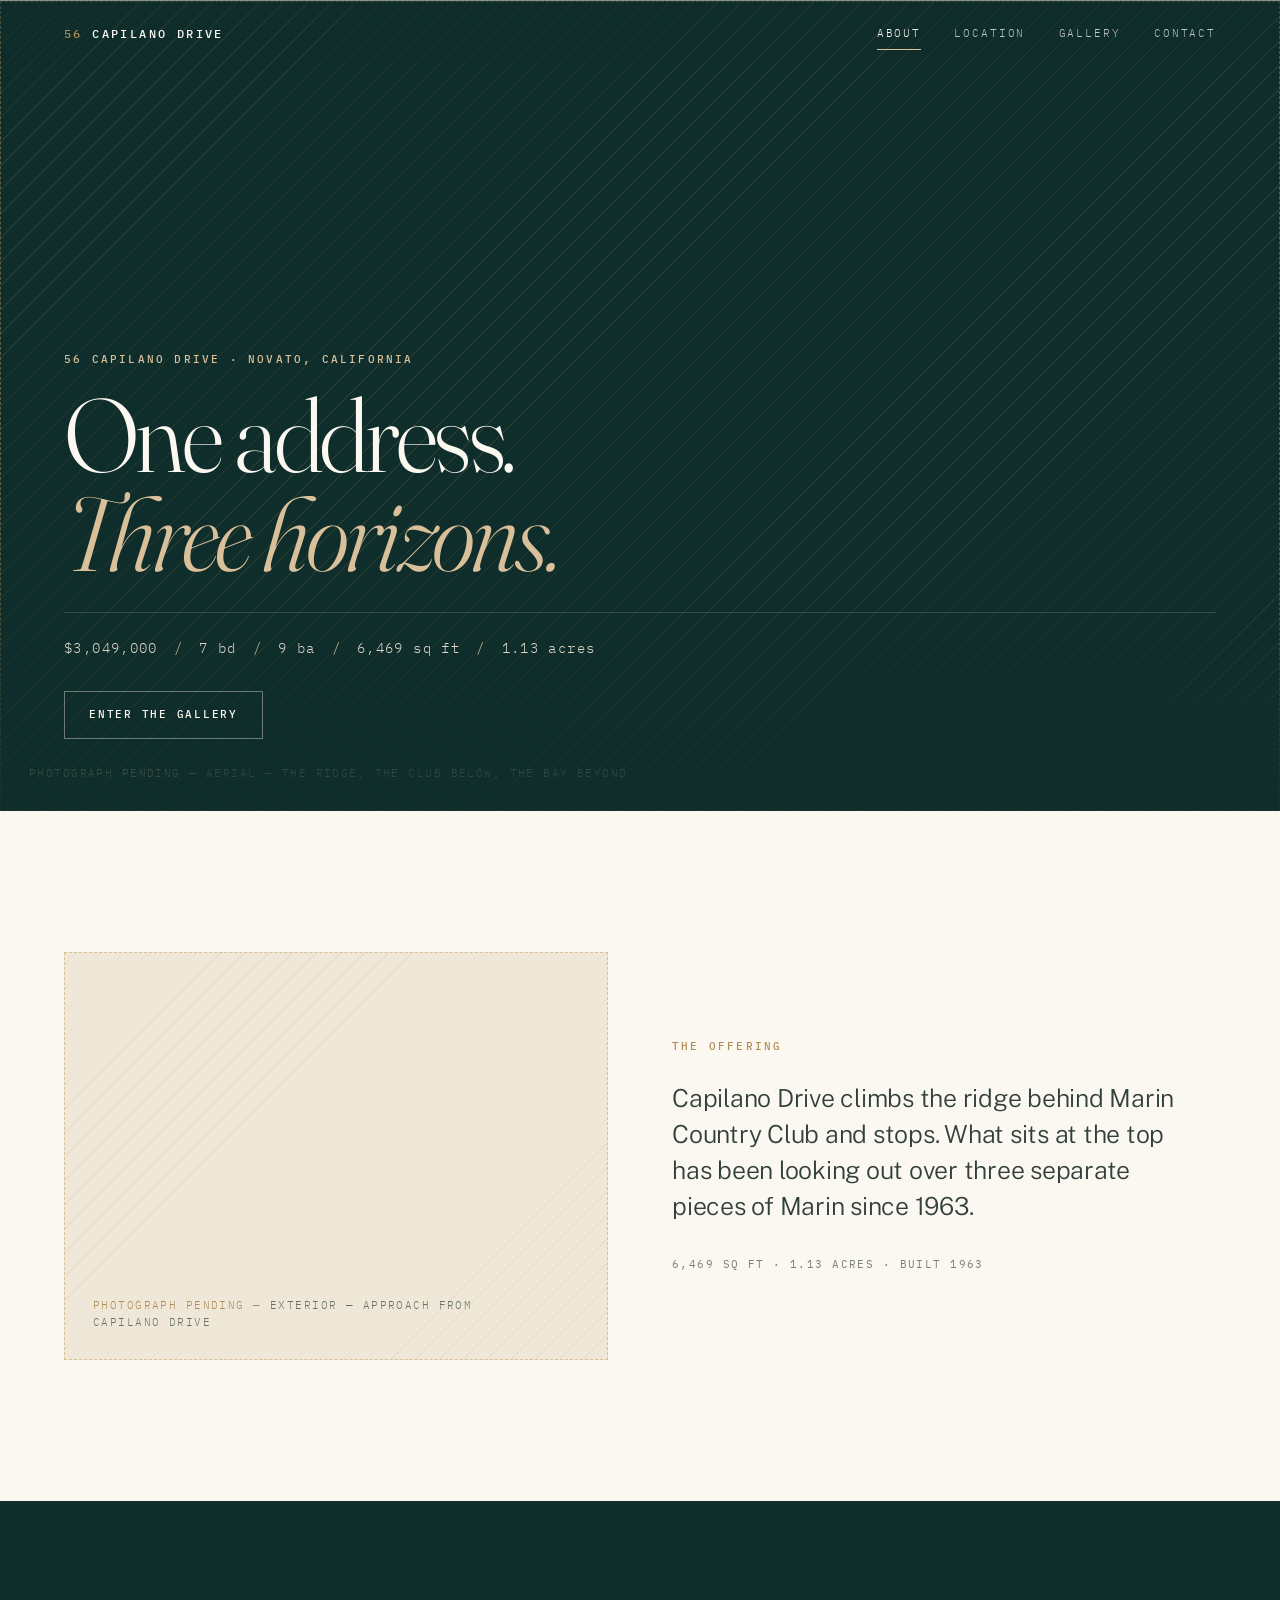
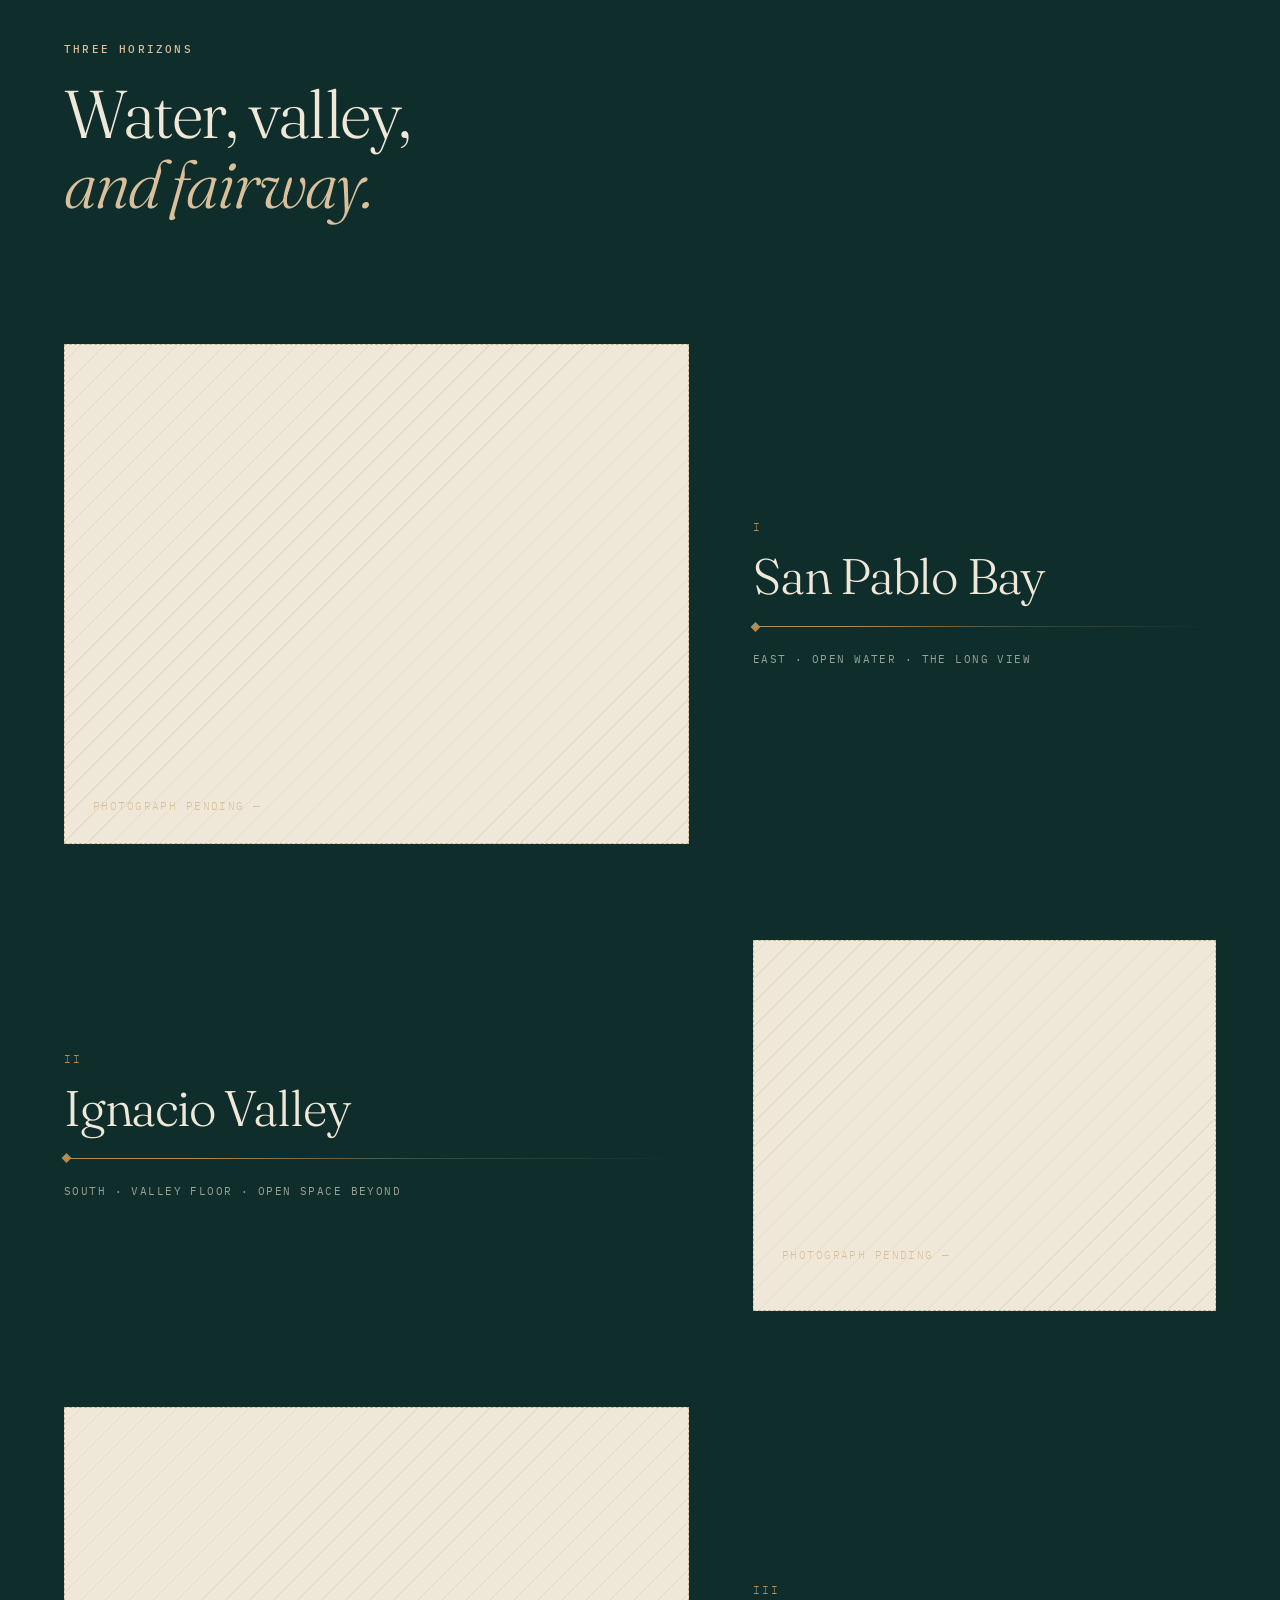
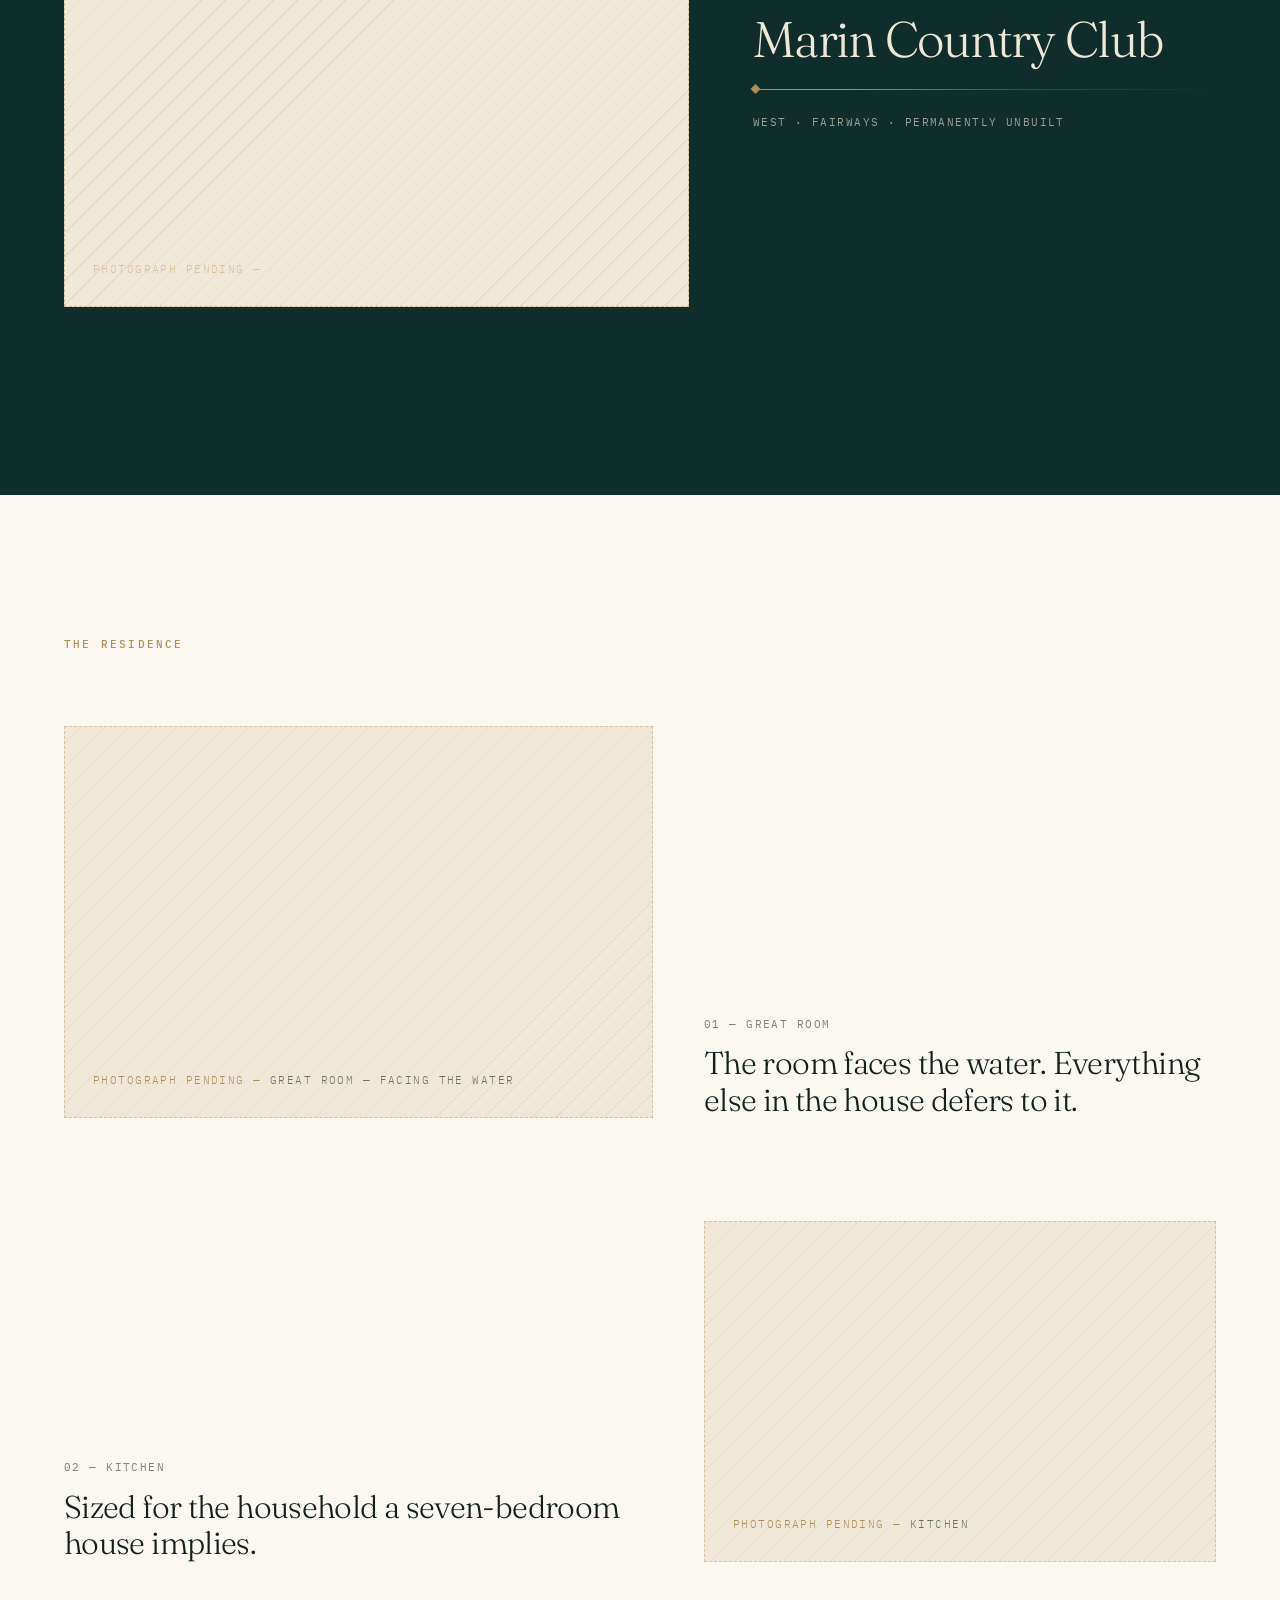
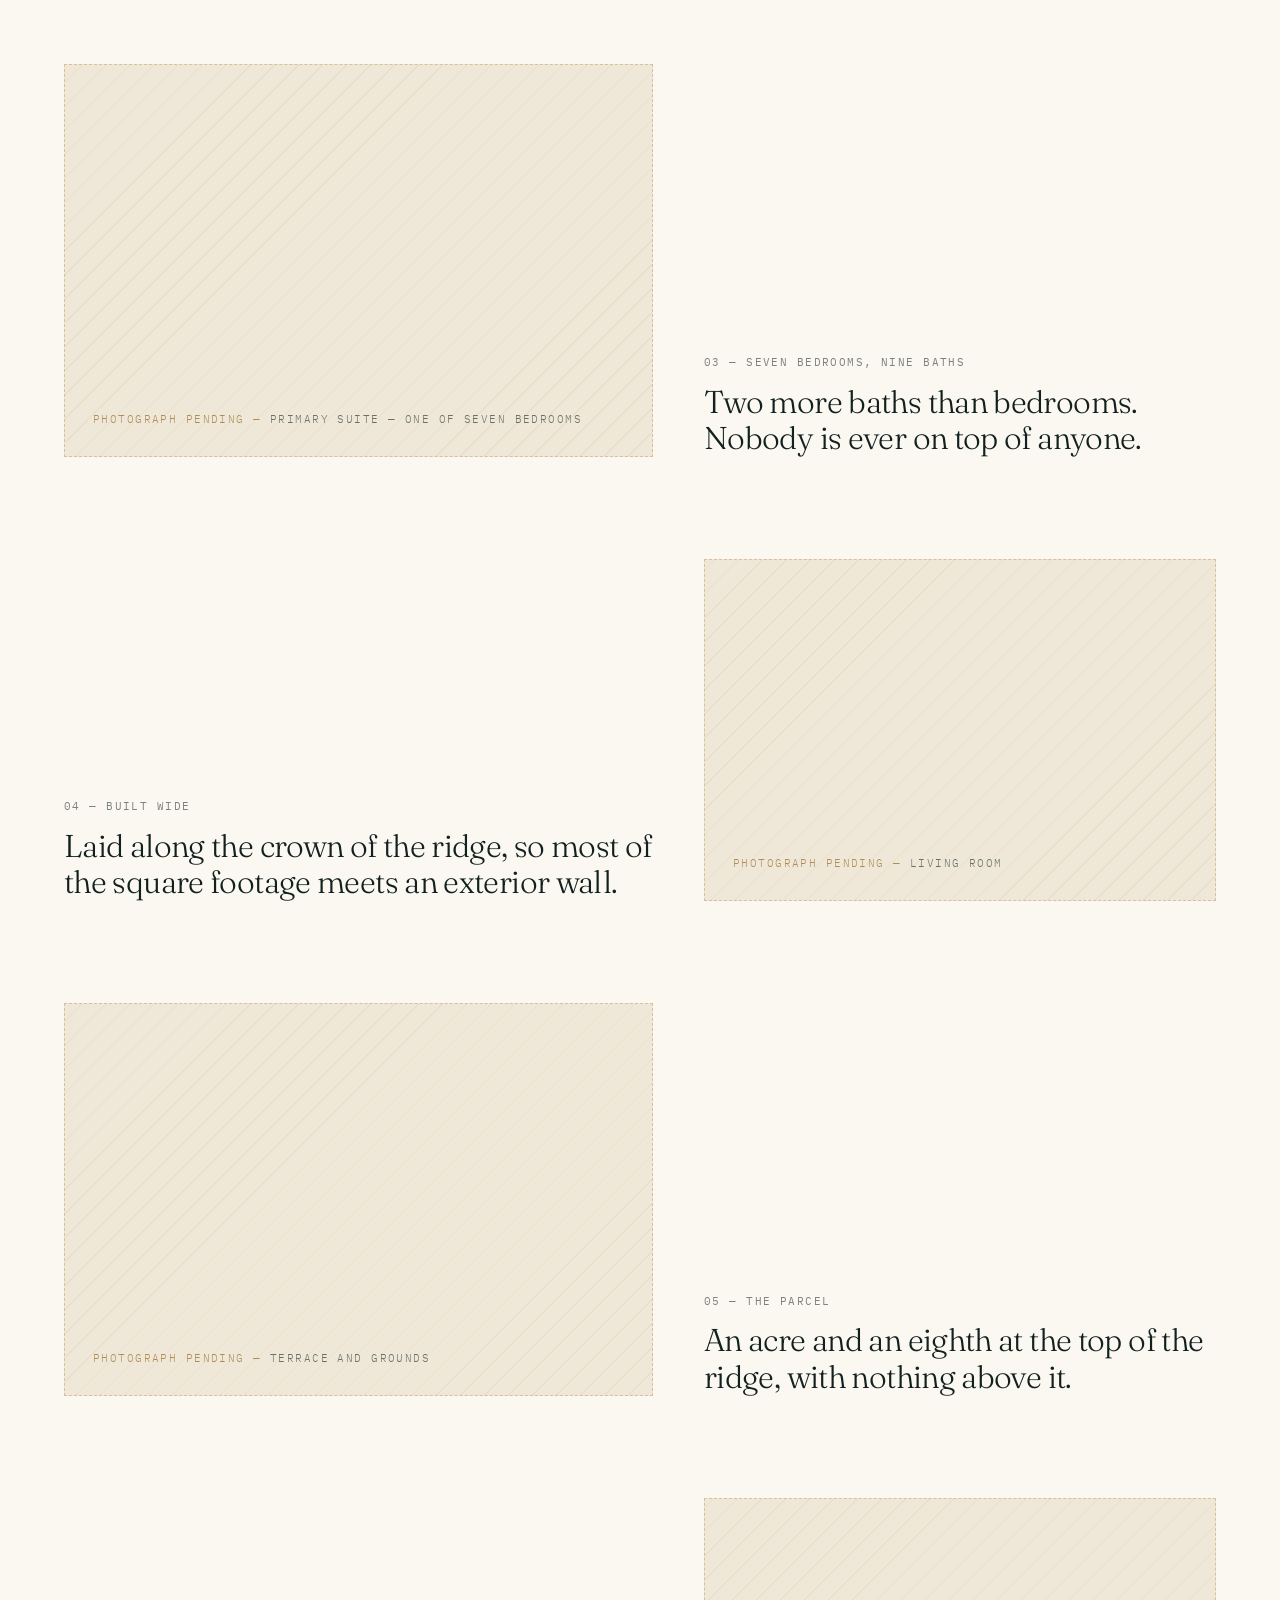
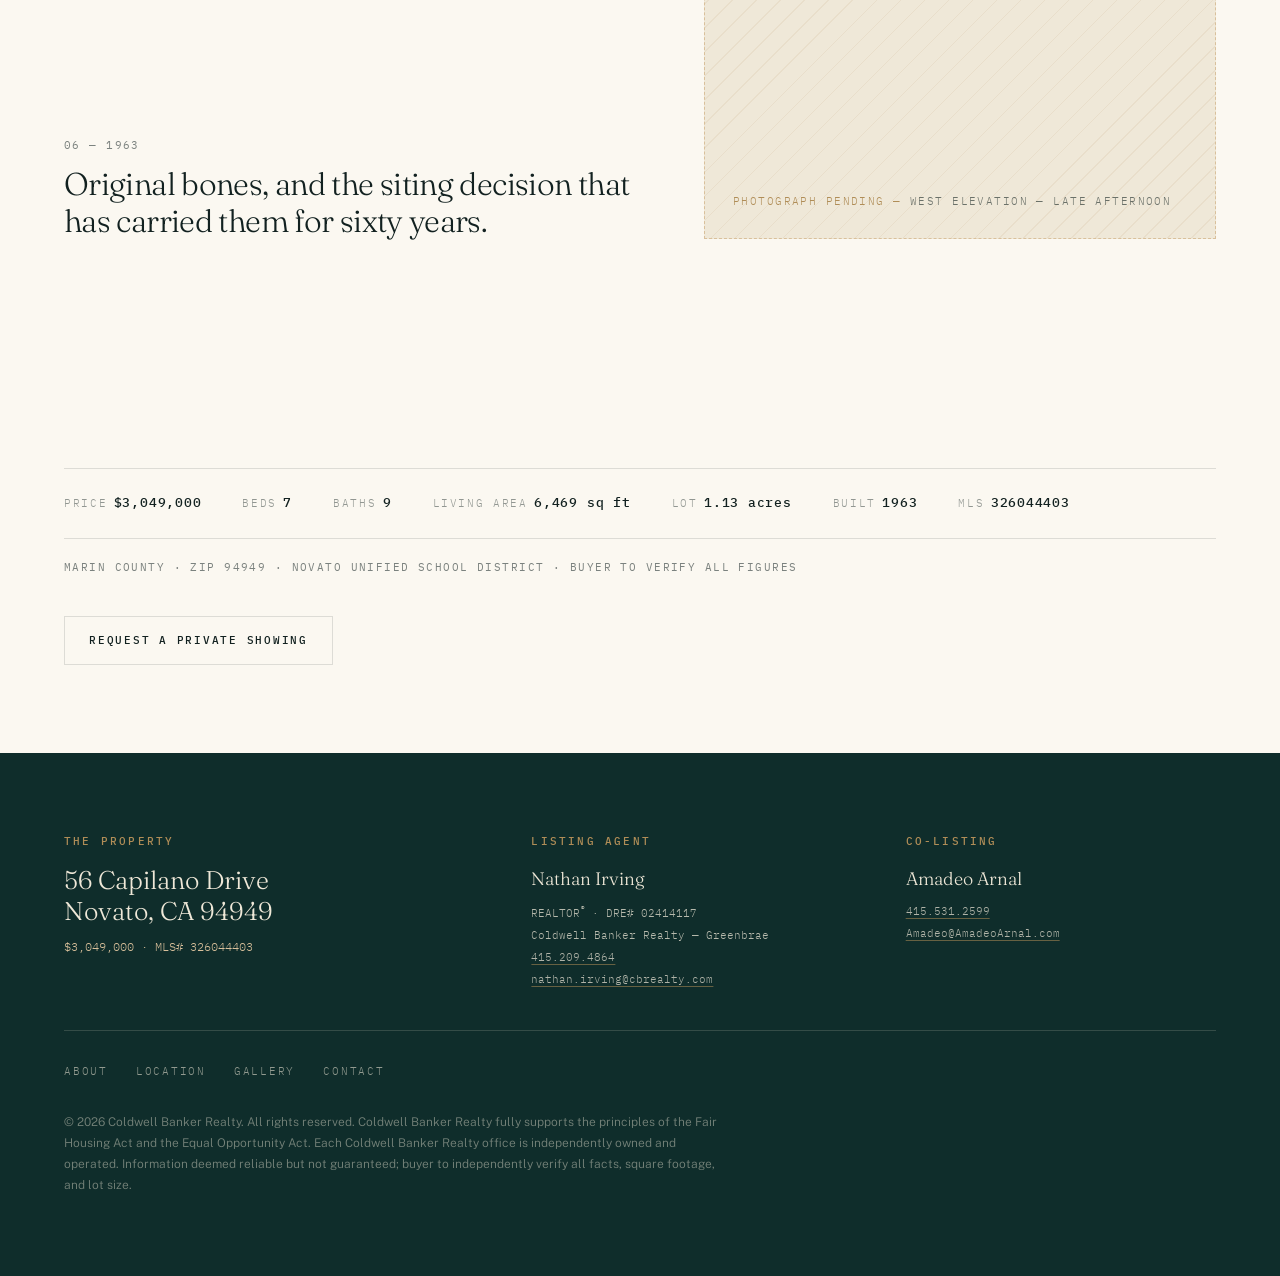
==== index.html @ 2ceae183 "Rebuild the site photography-led Images are now the subject of every section and type is a caption o" ====
<!DOCTYPE html>
<html lang="en">
<head>
<meta charset="utf-8">
<meta name="viewport" content="width=device-width, initial-scale=1">
<title>56 Capilano Drive, Novato — One address. Three horizons.</title>
<meta name="description" content="56 Capilano Drive, Novato, CA 94949. A 6,469 sq ft, seven-bedroom hilltop estate on 1.13 acres above Marin Country Club, with views to San Pablo Bay and Ignacio Valley. $3,049,000. MLS# 326044403.">
<meta name="theme-color" content="#0F2D2B">
<link rel="canonical" href="./index.html">
<link rel="icon" href="favicon.svg" type="image/svg+xml">

<meta property="og:type" content="website">
<meta property="og:title" content="56 Capilano Drive, Novato — One address. Three horizons.">
<meta property="og:description" content="A 6,469 sq ft hilltop estate on 1.13 acres above Marin Country Club. Seven bedrooms, nine baths, three named horizons.">
<meta property="og:image" content="images/hero-aerial.jpg">
<meta name="twitter:card" content="summary_large_image">

<link rel="preconnect" href="https://fonts.googleapis.com">
<link rel="preconnect" href="https://fonts.gstatic.com" crossorigin>
<link rel="stylesheet" href="https://fonts.googleapis.com/css2?family=Fraunces:ital,opsz,wght@0,9..144,300..600;1,9..144,300..600&family=IBM+Plex+Mono:wght@400;500&family=Public+Sans:ital,wght@0,300..600;1,300..500&display=swap">
<link rel="stylesheet" href="styles.css">
<script src="js/site.js" defer></script>
</head>
<body>

<a class="skip" href="#main">Skip to content</a>

<!-- ===== NAV (identical on every page; only .is-active + aria-current move) ===== -->
<header class="nav">
  <div class="nav__inner">
    <a class="nav__brand" href="index.html"><span>56</span> Capilano Drive</a>
    <nav class="nav__tabs" aria-label="Primary">
      <a class="tab is-active" href="index.html" aria-current="page">About</a>
      <a class="tab" href="location.html">Location</a>
      <a class="tab" href="gallery.html">Gallery</a>
      <a class="tab" href="contact.html">Contact</a>
    </nav>
  </div>
</header>

<main id="main">

  <!-- ===== HERO — the aerial carries the page ===== -->
  <header class="hero">
    <div class="hero__media">
      <img src="images/hero-aerial.jpg"
           alt="Aerial view of 56 Capilano Drive on its hilltop parcel, with the fairways of Marin Country Club below and San Pablo Bay in the distance."
           data-label="Aerial — the ridge, the club below, the bay beyond"
           fetchpriority="high">
    </div>
    <div class="hero__scrim"></div>

    <div class="hero__copy shell">
      <p class="eyebrow">56 Capilano Drive &middot; Novato, California</p>
      <h1 class="hero__title">One address.<br><em>Three horizons.</em></h1>
      <p class="hero__stats">
        <span>$3,049,000</span> <i>/</i>
        <span>7 bd</span> <i>/</i>
        <span>9 ba</span> <i>/</i>
        <span>6,469 sq ft</span> <i>/</i>
        <span>1.13 acres</span>
      </p>
      <p class="hero__cta"><a class="btn btn--light" href="gallery.html">Enter the gallery</a></p>
    </div>
  </header>

  <!-- ===== THE OFFERING — two sentences, set large beside a photograph ===== -->
  <section class="section shell">
    <div class="pair">
      <div class="media pair__media rise">
        <img src="images/exterior-01.jpg"
             alt="The residence at 56 Capilano Drive seen on the approach from the street."
             data-label="Exterior — approach from Capilano Drive"
             loading="lazy">
      </div>
      <div class="rise">
        <p class="eyebrow">The offering</p>
        <p class="say" style="margin-top:1.5rem">Capilano Drive climbs the ridge behind Marin Country Club and stops. What sits at the top has been looking out over three separate pieces of Marin since 1963.</p>
        <p class="cap" style="margin-top:2rem">6,469 sq ft &middot; 1.13 acres &middot; Built 1963</p>
      </div>
    </div>
  </section>

  <!-- ===== THREE HORIZONS — three large photo panels ===== -->
  <section class="on-dark" id="horizons">
    <div class="section shell">
      <p class="eyebrow">Three horizons</p>
      <h2 class="display" style="margin-top:1.25rem;max-width:16ch">Water, valley, <em>and fairway.</em></h2>

      <div style="margin-top:clamp(2.5rem,6vw,5rem)">

        <article class="horizon">
          <div class="media horizon__media">
            <img src="images/view-bay.jpg"
                 alt="The view east from 56 Capilano Drive across open water to San Pablo Bay."
                 data-label="San Pablo Bay — east, open water"
                 loading="lazy">
          </div>
          <div>
            <p class="horizon__index">I</p>
            <h3 class="horizon__name">San&nbsp;Pablo Bay</h3>
            <div class="sightline" aria-hidden="true"></div>
            <p class="cap">East &middot; open water &middot; the long view</p>
          </div>
        </article>

        <article class="horizon">
          <div class="media horizon__media">
            <img src="images/view-valley.jpg"
                 alt="The view south from the ridge over the floor of Ignacio Valley."
                 data-label="Ignacio Valley — south, the valley floor"
                 loading="lazy">
          </div>
          <div>
            <p class="horizon__index">II</p>
            <h3 class="horizon__name">Ignacio Valley</h3>
            <div class="sightline" aria-hidden="true"></div>
            <p class="cap">South &middot; valley floor &middot; open space beyond</p>
          </div>
        </article>

        <article class="horizon">
          <div class="media horizon__media">
            <img src="images/view-fairway.jpg"
                 alt="The view west from the property over the fairways of Marin Country Club."
                 data-label="Marin Country Club — west, the fairways"
                 loading="lazy">
          </div>
          <div>
            <p class="horizon__index">III</p>
            <h3 class="horizon__name">Marin Country Club</h3>
            <div class="sightline" aria-hidden="true"></div>
            <p class="cap">West &middot; fairways &middot; permanently unbuilt</p>
          </div>
        </article>

      </div>
    </div>
  </section>

  <!-- ===== THE RESIDENCE — alternating image / one line ===== -->
  <section class="section shell">
    <p class="eyebrow">The residence</p>

    <div class="run" style="margin-top:clamp(2.5rem,6vw,4.5rem)">

      <article class="beat rise">
        <div class="media beat__media">
          <img src="images/interior-great-room.jpg"
               alt="The great room, oriented toward the water view."
               data-label="Great room — facing the water"
               loading="lazy">
        </div>
        <div>
          <p class="cap">01 &mdash; Great room</p>
          <p class="beat__line">The room faces the water. Everything else in the house defers to it.</p>
        </div>
      </article>

      <article class="beat rise">
        <div class="media beat__media">
          <img src="images/interior-kitchen.jpg"
               alt="The kitchen at 56 Capilano Drive."
               data-label="Kitchen"
               loading="lazy">
        </div>
        <div>
          <p class="cap">02 &mdash; Kitchen</p>
          <p class="beat__line">Sized for the household a seven-bedroom house implies.</p>
        </div>
      </article>

      <article class="beat rise">
        <div class="media beat__media">
          <img src="images/interior-primary-suite.jpg"
               alt="The primary suite, one of seven bedrooms."
               data-label="Primary suite — one of seven bedrooms"
               loading="lazy">
        </div>
        <div>
          <p class="cap">03 &mdash; Seven bedrooms, nine baths</p>
          <p class="beat__line">Two more baths than bedrooms. Nobody is ever on top of anyone.</p>
        </div>
      </article>

      <article class="beat rise">
        <div class="media beat__media">
          <img src="images/interior-living.jpg"
               alt="The living room."
               data-label="Living room"
               loading="lazy">
        </div>
        <div>
          <p class="cap">04 &mdash; Built wide</p>
          <p class="beat__line">Laid along the crown of the ridge, so most of the square footage meets an exterior wall.</p>
        </div>
      </article>

      <article class="beat rise">
        <div class="media beat__media">
          <img src="images/grounds-01.jpg"
               alt="The terrace and grounds."
               data-label="Terrace and grounds"
               loading="lazy">
        </div>
        <div>
          <p class="cap">05 &mdash; The parcel</p>
          <p class="beat__line">An acre and an eighth at the top of the ridge, with nothing above it.</p>
        </div>
      </article>

      <article class="beat rise">
        <div class="media beat__media">
          <img src="images/exterior-02.jpg"
               alt="The west elevation of the residence in late afternoon light."
               data-label="West elevation — late afternoon"
               loading="lazy">
        </div>
        <div>
          <p class="cap">06 &mdash; 1963</p>
          <p class="beat__line">Original bones, and the siting decision that has carried them for sixty years.</p>
        </div>
      </article>

    </div>
  </section>

  <!-- ===== SPEC STRIP — one slim line, no table ===== -->
  <section class="section--tight shell">
    <div class="spec-strip">
      <p><span>Price</span><b>$3,049,000</b></p>
      <p><span>Beds</span><b>7</b></p>
      <p><span>Baths</span><b>9</b></p>
      <p><span>Living area</span><b>6,469 sq ft</b></p>
      <p><span>Lot</span><b>1.13 acres</b></p>
      <p><span>Built</span><b>1963</b></p>
      <p><span>MLS</span><b>326044403</b></p>
    </div>
    <p class="cap" style="margin-top:1.25rem">Marin County &middot; ZIP 94949 &middot; Novato Unified School District &middot; Buyer to verify all figures</p>

    <p style="margin-top:2.5rem"><a class="btn" href="contact.html">Request a private showing</a></p>
  </section>

</main>

<!-- ===== FOOTER (identical on every page) ===== -->
<footer class="foot">
  <div class="shell">
    <div class="foot__top">
      <div>
        <p class="eyebrow">The property</p>
        <p class="foot__mark">56 Capilano Drive<br>Novato, CA 94949</p>
        <p class="foot__figure">$3,049,000 &middot; MLS# 326044403</p>
      </div>
      <div>
        <p class="eyebrow">Listing agent</p>
        <p class="foot__who">Nathan Irving</p>
        <p class="foot__line">
          REALTOR<sup>&reg;</sup> &middot; DRE# 02414117<br>
          Coldwell Banker Realty &mdash; Greenbrae<br>
          <a href="tel:+14152094864">415.209.4864</a><br>
          <a href="mailto:nathan.irving@cbrealty.com?subject=56%20Capilano%20Drive%20-%20Private%20Showing%20Request">nathan.irving@cbrealty.com</a>
        </p>
      </div>
      <div>
        <p class="eyebrow">Co-listing</p>
        <p class="foot__who">Amadeo Arnal</p>
        <p class="foot__line">
          <a href="tel:+14155312599">415.531.2599</a><br>
          <a href="mailto:Amadeo@AmadeoArnal.com?subject=56%20Capilano%20Drive%20-%20Private%20Showing%20Request">Amadeo@AmadeoArnal.com</a>
        </p>
      </div>
    </div>

    <nav class="foot__nav" aria-label="Footer">
      <a href="index.html">About</a>
      <a href="location.html">Location</a>
      <a href="gallery.html">Gallery</a>
      <a href="contact.html">Contact</a>
    </nav>

    <p class="foot__legal">&copy; 2026 Coldwell Banker Realty. All rights reserved. Coldwell Banker Realty fully supports the principles of the Fair Housing Act and the Equal Opportunity Act. Each Coldwell Banker Realty office is independently owned and operated. Information deemed reliable but not guaranteed; buyer to independently verify all facts, square footage, and lot size.</p>
  </div>
</footer>

</body>
</html>
---- styles.css ----
/* ==========================================================================
   56 Capilano Drive — shared stylesheet

   Photography-led. The governing rule: an image is the subject of every
   section and type is a caption on it. No cards, no filled panels behind
   photos, no boxed data tables — hairlines and negative space only.
   ========================================================================== */

/* --------------------------------------------------------------------------
   1. Tokens
   -------------------------------------------------------------------------- */

:root {
  --ink:        #122120;
  --teal:       #1B4F4C;
  --teal-deep:  #0F2D2B;
  --sand:       #EFE8D8;
  --paper:      #FBF8F1;
  --brass:      #B08D57;
  --brass-soft: #D9C09B;
  --mist:       #A9C2C0;

  /* Hairlines. Literal rgba for reach — these are the only dividers used. */
  --hair:        rgba(18, 33, 32, 0.13);
  --hair-faint:  rgba(18, 33, 32, 0.07);
  --hair-invert: rgba(239, 232, 216, 0.16);
  --brass-wash:  rgba(176, 141, 87, 0.10);

  --serif: "Fraunces", "Iowan Old Style", Georgia, serif;
  --sans:  "Public Sans", system-ui, -apple-system, "Segoe UI", sans-serif;
  --mono:  "IBM Plex Mono", ui-monospace, SFMono-Regular, Menlo, monospace;

  --pad:     clamp(1.25rem, 5vw, 5.5rem);
  --section: clamp(4.5rem, 11vw, 10rem);
  --max:     84rem;
  --nav-h:   4.25rem;

  --ease: cubic-bezier(0.16, 1, 0.3, 1);
}

/* --------------------------------------------------------------------------
   2. Reset & base
   -------------------------------------------------------------------------- */

*, *::before, *::after { box-sizing: border-box; }

html {
  -webkit-text-size-adjust: 100%;
  scroll-behavior: smooth;
  scroll-padding-top: calc(var(--nav-h) + 1rem);
}

body {
  margin: 0;
  background: var(--paper);
  color: var(--ink);
  font-family: var(--sans);
  font-size: clamp(1rem, 0.97rem + 0.15vw, 1.0625rem);
  font-weight: 320;
  line-height: 1.6;
  -webkit-font-smoothing: antialiased;
  text-rendering: optimizeLegibility;
}

img, svg, iframe { display: block; max-width: 100%; }
img { height: auto; }
a { color: inherit; }

h1, h2, h3 {
  font-family: var(--serif);
  font-weight: 300;
  font-optical-sizing: auto;
  line-height: 1.02;
  letter-spacing: -0.025em;
  margin: 0;
  text-wrap: balance;
}

p { margin: 0; text-wrap: pretty; }
ul, ol, dl, dd { margin: 0; padding: 0; }
li { list-style: none; }

/* --------------------------------------------------------------------------
   3. Focus & skip link
   -------------------------------------------------------------------------- */

:focus-visible {
  outline: 2px solid var(--brass);
  outline-offset: 3px;
  border-radius: 1px;
}

.on-dark :focus-visible,
.foot :focus-visible,
.hero :focus-visible,
.lightbox :focus-visible { outline-color: var(--brass-soft); }

.skip {
  position: absolute;
  top: 0; left: 0;
  z-index: 200;
  padding: 0.85rem 1.35rem;
  background: var(--teal-deep);
  color: var(--paper);
  font-family: var(--mono);
  font-size: 0.75rem;
  letter-spacing: 0.12em;
  text-transform: uppercase;
  text-decoration: none;
  transform: translateY(-120%);
}

.skip:focus-visible { transform: translateY(0); }

.sr-only {
  position: absolute;
  width: 1px; height: 1px;
  padding: 0; margin: -1px;
  overflow: hidden;
  clip: rect(0, 0, 0, 0);
  white-space: nowrap;
  border: 0;
}

/* --------------------------------------------------------------------------
   4. Primitives
   -------------------------------------------------------------------------- */

.shell {
  width: 100%;
  max-width: var(--max);
  margin-inline: auto;
  padding-inline: var(--pad);
}

/* Full-bleed: images run to the viewport edge regardless of container. */
.bleed {
  width: 100%;
  margin-inline: 0;
  padding-inline: 0;
}

.section { padding-block: var(--section); }
.section--tight { padding-block: clamp(3rem, 7vw, 5.5rem); }

.eyebrow {
  font-family: var(--mono);
  font-size: 0.6875rem;
  font-weight: 500;
  letter-spacing: 0.2em;
  text-transform: uppercase;
  color: var(--brass);
  margin: 0;
}

.on-dark .eyebrow, .hero .eyebrow { color: var(--brass-soft); }

/* The workhorse: mono caption sitting under or over an image. */
.cap {
  font-family: var(--mono);
  font-size: 0.6875rem;
  font-weight: 400;
  letter-spacing: 0.13em;
  text-transform: uppercase;
  line-height: 1.6;
  color: rgba(18, 33, 32, 0.55);
}

.on-dark .cap, .hero .cap { color: rgba(239, 232, 216, 0.62); }

/* Display type. Used sparingly and large, per the brief. */
.display {
  font-family: var(--serif);
  font-weight: 300;
  font-size: clamp(2rem, 1.1rem + 3.9vw, 4.25rem);
  line-height: 1.04;
  letter-spacing: -0.028em;
}

.display em { font-style: italic; color: var(--brass); }
.on-dark .display em, .hero .display em { color: var(--brass-soft); }

/* One or two sentences, set large. Never a paragraph column. */
.say {
  font-family: var(--sans);
  font-weight: 300;
  font-size: clamp(1.125rem, 0.98rem + 0.72vw, 1.6rem);
  line-height: 1.45;
  letter-spacing: -0.01em;
  max-width: 34ch;
  color: rgba(18, 33, 32, 0.86);
}

.on-dark .say, .hero .say { color: rgba(239, 232, 216, 0.88); }

.hair { height: 1px; background: var(--hair); border: 0; margin: 0; }
.on-dark .hair { background: var(--hair-invert); }

.on-dark { background: var(--teal-deep); color: var(--sand); }

/* Buttons — outline only. Nothing filled competes with photography. */
.btn {
  display: inline-flex;
  align-items: center;
  gap: 0.7rem;
  padding: 0.9rem 1.5rem;
  border: 1px solid var(--hair);
  font-family: var(--mono);
  font-size: 0.6875rem;
  font-weight: 500;
  letter-spacing: 0.16em;
  text-transform: uppercase;
  text-decoration: none;
  color: var(--ink);
  background: none;
  cursor: pointer;
  transition: border-color 0.3s var(--ease), color 0.3s var(--ease);
}

.btn:hover { border-color: var(--brass); color: var(--brass); }

.btn--light {
  border-color: rgba(239, 232, 216, 0.42);
  color: var(--paper);
}

.btn--light:hover { border-color: var(--brass-soft); color: var(--brass-soft); }

/* The one filled button on the site: the contact CTA. */
.btn--solid {
  border-color: var(--teal);
  background: var(--teal);
  color: var(--paper);
}

.btn--solid:hover {
  border-color: var(--teal-deep);
  background: var(--teal-deep);
  color: var(--paper);
}

/* --------------------------------------------------------------------------
   5. Media & placeholder frames
   -------------------------------------------------------------------------- */

.media {
  position: relative;
  overflow: hidden;
  background: var(--sand);
}

.media > img {
  width: 100%;
  height: 100%;
  object-fit: cover;
}

/* A placeholder swapped in for a missing photo inherits the slot's shape. */
.media > .ph { width: 100%; height: 100%; }

.media--wide  { aspect-ratio: 16 / 9; }
.media--photo { aspect-ratio: 4 / 3; }
.media--tall  { aspect-ratio: 3 / 4; }
.media--square{ aspect-ratio: 1 / 1; }
.media--pano  { aspect-ratio: 21 / 9; }

/* Placeholder for a slot with no photograph yet. Elegant, obviously empty,
   and it states exactly which shot belongs here. */
.ph {
  display: flex;
  flex-direction: column;
  justify-content: flex-end;
  padding: clamp(1rem, 2.5vw, 1.75rem);
  border: 1px dashed var(--brass-soft);
  background:
    repeating-linear-gradient(-45deg, transparent 0 16px, var(--brass-wash) 16px 17px);
  color: rgba(18, 33, 32, 0.6);
}

.ph__label {
  font-family: var(--mono);
  font-size: 0.6875rem;
  letter-spacing: 0.13em;
  text-transform: uppercase;
  line-height: 1.55;
}

.ph__label::before {
  content: "Photograph pending — ";
  color: var(--brass);
}

.on-dark .ph, .hero .ph {
  border-color: rgba(176, 141, 87, 0.5);
  color: rgba(239, 232, 216, 0.66);
  background:
    repeating-linear-gradient(-45deg, transparent 0 16px, rgba(176, 141, 87, 0.14) 16px 17px);
}

.on-dark .ph__label::before, .hero .ph__label::before { color: var(--brass-soft); }

/* --------------------------------------------------------------------------
   6. Navigation — barely there over photography
   -------------------------------------------------------------------------- */

.nav {
  position: sticky;
  top: 0;
  z-index: 100;
  background: rgba(251, 248, 241, 0.78);
  border-bottom: 1px solid var(--hair-faint);
  -webkit-backdrop-filter: saturate(180%) blur(16px);
  backdrop-filter: saturate(180%) blur(16px);
  transition: background-color 0.4s var(--ease), border-color 0.4s var(--ease);
}

@supports not ((backdrop-filter: blur(1px)) or (-webkit-backdrop-filter: blur(1px))) {
  .nav { background: var(--paper); }
}

/* Over the hero the bar dissolves entirely; JS restores it past 60px.
   A soft scrim keeps the labels legible against any aerial. */
.nav.is-over-hero {
  background: transparent;
  border-bottom-color: transparent;
  -webkit-backdrop-filter: none;
  backdrop-filter: none;
}

.nav.is-over-hero::before {
  content: "";
  position: absolute;
  inset: 0;
  background: linear-gradient(to bottom, rgba(15, 45, 43, 0.5), rgba(15, 45, 43, 0));
  pointer-events: none;
}

.nav__inner {
  position: relative;
  display: flex;
  align-items: center;
  justify-content: space-between;
  gap: 1.5rem;
  min-height: var(--nav-h);
  width: 100%;
  max-width: var(--max);
  margin-inline: auto;
  padding-inline: var(--pad);
}

.nav__brand {
  font-family: var(--mono);
  font-size: 0.75rem;
  font-weight: 500;
  letter-spacing: 0.2em;
  text-transform: uppercase;
  text-decoration: none;
  white-space: nowrap;
  color: var(--ink);
  transition: color 0.4s var(--ease);
}

.nav__brand span { color: var(--brass); }

.nav__tabs {
  display: flex;
  align-items: center;
  gap: clamp(1rem, 2.6vw, 2.5rem);
}

.tab {
  position: relative;
  padding: 0.4rem 0;
  font-family: var(--mono);
  font-size: 0.6875rem;
  letter-spacing: 0.17em;
  text-transform: uppercase;
  text-decoration: none;
  color: rgba(18, 33, 32, 0.58);
  transition: color 0.3s var(--ease);
}

.tab::after {
  content: "";
  position: absolute;
  left: 0; right: 0; bottom: -1px;
  height: 1px;
  background: var(--brass);
  transform: scaleX(0);
  transform-origin: left center;
  transition: transform 0.4s var(--ease);
}

.tab:hover { color: var(--ink); }
.tab:hover::after { transform: scaleX(1); }

.tab.is-active { color: var(--ink); }
.tab.is-active::after { transform: scaleX(1); }

/* Light treatment while the bar floats over the hero. */
.nav.is-over-hero .nav__brand { color: var(--paper); }
.nav.is-over-hero .tab { color: rgba(251, 248, 241, 0.75); }
.nav.is-over-hero .tab:hover,
.nav.is-over-hero .tab.is-active { color: var(--paper); }
.nav.is-over-hero .tab::after { background: var(--brass-soft); }

@media (max-width: 46rem) {
  .nav__inner {
    flex-direction: column;
    align-items: stretch;
    gap: 0;
    padding-block: 0.65rem 0;
  }

  .nav__brand { text-align: center; font-size: 0.6875rem; }

  .nav__tabs {
    justify-content: space-between;
    gap: 0.4rem;
    margin-top: 0.5rem;
  }

  .tab {
    flex: 1;
    text-align: center;
    padding: 0.6rem 0;
    font-size: 0.625rem;
    letter-spacing: 0.11em;
  }

  .tab::after { bottom: 0; }
}

/* --------------------------------------------------------------------------
   7. Hero — the aerial is the star
   -------------------------------------------------------------------------- */

.hero {
  position: relative;
  min-height: 90vh;
  min-height: 90svh;
  display: grid;
  isolation: isolate;
  background: var(--teal-deep);
  color: var(--sand);
  /* Pull up under the transparent nav so the image starts at the very top. */
  margin-top: calc(var(--nav-h) * -1);
}

.hero__media {
  position: absolute;
  inset: 0;
  z-index: -2;
}

.hero__media > img,
.hero__media > .ph {
  width: 100%;
  height: 100%;
  object-fit: cover;
}

/* Scrim over the bottom third only — the aerial stays legible up top. */
.hero__scrim {
  position: absolute;
  inset: 0;
  z-index: -1;
  background: linear-gradient(
    to top,
    rgba(15, 45, 43, 0.88) 0%,
    rgba(15, 45, 43, 0.62) 14%,
    rgba(15, 45, 43, 0.18) 27%,
    rgba(15, 45, 43, 0) 36%
  );
  pointer-events: none;
}

.hero__copy {
  align-self: end;
  padding-bottom: clamp(2.5rem, 6vw, 4.5rem);
  padding-top: calc(var(--nav-h) + 2rem);
}

.hero__title {
  font-size: clamp(2.75rem, 1.2rem + 6.8vw, 6.5rem);
  line-height: 0.95;
  letter-spacing: -0.035em;
  margin: 1.1rem 0 0;
  color: var(--paper);
}

.hero__title em { font-style: italic; color: var(--brass-soft); }

/* One slim line. No stat cards. */
.hero__stats {
  display: flex;
  flex-wrap: wrap;
  gap: 0.5rem 1rem;
  margin-top: 1.75rem;
  padding-top: 1.5rem;
  border-top: 1px solid var(--hair-invert);
  font-family: var(--mono);
  font-size: clamp(0.75rem, 0.7rem + 0.2vw, 0.875rem);
  letter-spacing: 0.1em;
  color: rgba(239, 232, 216, 0.9);
}

.hero__stats i { font-style: normal; color: var(--brass-soft); }

.hero__cta { margin-top: 2rem; }

@media (max-width: 40rem) {
  .hero { min-height: 88vh; min-height: 88svh; }
}

/* --------------------------------------------------------------------------
   8. Three Horizons — three large photo panels
   -------------------------------------------------------------------------- */

.horizon {
  position: relative;
  display: grid;
  grid-template-columns: minmax(0, 1.35fr) minmax(0, 1fr);
  align-items: center;
  gap: clamp(1.5rem, 5vw, 4.5rem);
  padding-block: clamp(1.5rem, 4vw, 3rem);
}

/* Alternate which side the photograph falls on. */
.horizon:nth-child(even) > .horizon__media { order: 2; }

.horizon__media { aspect-ratio: 5 / 4; }
.horizon__media > .ph { height: 100%; }

.horizon__index {
  font-family: var(--mono);
  font-size: 0.6875rem;
  letter-spacing: 0.2em;
  color: var(--brass);
}

.horizon__name {
  font-size: clamp(1.85rem, 1.2rem + 2.4vw, 3.25rem);
  margin-top: 0.9rem;
}

/* The sightline: a hairline of brass leaving a struck origin and fading
   toward the horizon it names. */
.sightline {
  position: relative;
  height: 1px;
  margin: 1.5rem 0;
  background: linear-gradient(
    90deg,
    var(--brass) 0%, var(--brass) 20%,
    rgba(176, 141, 87, 0.3) 58%,
    rgba(176, 141, 87, 0) 100%
  );
  transform-origin: left center;
}

.sightline::before {
  content: "";
  position: absolute;
  left: 0; top: 50%;
  width: 7px; height: 7px;
  background: var(--brass);
  transform: translate(-1px, -50%) rotate(45deg);
}

.js-motion .sightline { transform: scaleX(0); }
.js-motion .is-in .sightline {
  transform: scaleX(1);
  transition: transform 1.2s var(--ease) 0.2s;
}

@media (max-width: 54rem) {
  .horizon { grid-template-columns: 1fr; gap: 1.5rem; }
  .horizon:nth-child(even) > .horizon__media { order: 0; }
}

/* --------------------------------------------------------------------------
   9. Statement & alternating feature sequence
   -------------------------------------------------------------------------- */

/* Big type set beside a photograph, never alone in a column. */
.pair {
  display: grid;
  grid-template-columns: minmax(0, 1fr) minmax(0, 1fr);
  align-items: center;
  gap: clamp(1.75rem, 5vw, 5rem);
}

.pair__media { aspect-ratio: 4 / 3; }
.pair__media > .ph { height: 100%; }

@media (max-width: 54rem) {
  .pair { grid-template-columns: 1fr; gap: 1.5rem; }
}

/* Feature run: image, one line; image, one line. */
.run { display: grid; gap: clamp(3rem, 8vw, 6.5rem); }

.beat {
  display: grid;
  grid-template-columns: minmax(0, 1.15fr) minmax(0, 1fr);
  align-items: end;
  gap: clamp(1.25rem, 4vw, 3.5rem);
}

.beat:nth-child(even) > .beat__media { order: 2; }

.beat__media { aspect-ratio: 3 / 2; }
.beat__media > .ph { height: 100%; }

.beat__line {
  font-family: var(--serif);
  font-weight: 300;
  font-size: clamp(1.35rem, 1.05rem + 1.15vw, 2.125rem);
  line-height: 1.16;
  letter-spacing: -0.02em;
  margin-top: 0.75rem;
}

@media (max-width: 54rem) {
  .beat { grid-template-columns: 1fr; gap: 1rem; }
  .beat:nth-child(even) > .beat__media { order: 0; }
}

/* --------------------------------------------------------------------------
   10. Spec strip — one slim inline row, no table
   -------------------------------------------------------------------------- */

.spec-strip {
  display: flex;
  flex-wrap: wrap;
  align-items: baseline;
  gap: 0.6rem clamp(1.25rem, 3.2vw, 2.75rem);
  padding-block: 1.5rem;
  border-top: 1px solid var(--hair);
  border-bottom: 1px solid var(--hair);
  font-family: var(--mono);
  font-size: 0.8125rem;
  letter-spacing: 0.06em;
}

.spec-strip b {
  font-weight: 500;
  color: var(--ink);
}

.spec-strip span {
  color: rgba(18, 33, 32, 0.45);
  font-size: 0.6875rem;
  letter-spacing: 0.15em;
  text-transform: uppercase;
  margin-right: 0.4rem;
}

.on-dark .spec-strip {
  border-color: var(--hair-invert);
}

.on-dark .spec-strip b { color: var(--sand); }
.on-dark .spec-strip span { color: rgba(239, 232, 216, 0.5); }

/* --------------------------------------------------------------------------
   11. Location
   -------------------------------------------------------------------------- */

.near { border-top: 1px solid var(--hair); }

.near__row {
  display: grid;
  grid-template-columns: minmax(0, 1fr) auto;
  align-items: baseline;
  gap: 0.35rem 2rem;
  padding-block: 1.15rem;
  border-bottom: 1px solid var(--hair-faint);
}

.near__name {
  font-family: var(--serif);
  font-size: 1.25rem;
  font-weight: 300;
  letter-spacing: -0.015em;
}

.near__note {
  grid-column: 1;
  font-size: 0.9375rem;
  color: rgba(18, 33, 32, 0.6);
  max-width: 54ch;
}

.near__fig {
  grid-column: 2;
  grid-row: 1 / 3;
  align-self: center;
  font-family: var(--mono);
  font-size: 0.8125rem;
  letter-spacing: 0.05em;
  color: var(--teal);
  text-align: right;
  white-space: nowrap;
}

.map { position: relative; }

.map__embed {
  width: 100%;
  height: clamp(21rem, 56vh, 34rem);
  border: 0;
  filter: saturate(0.7) sepia(0.15) contrast(1.02);
}

.map__bar {
  display: flex;
  flex-wrap: wrap;
  align-items: center;
  justify-content: space-between;
  gap: 0.6rem 1.5rem;
  padding-top: 0.9rem;
}

.map__link {
  font-family: var(--mono);
  font-size: 0.6875rem;
  letter-spacing: 0.13em;
  text-transform: uppercase;
  color: var(--teal);
  text-underline-offset: 4px;
  text-decoration-color: var(--brass-soft);
}

.map__link:hover { color: var(--brass); }

/* --------------------------------------------------------------------------
   12. Gallery
   -------------------------------------------------------------------------- */

.grid {
  display: grid;
  grid-template-columns: repeat(6, 1fr);
  gap: clamp(0.75rem, 2vw, 1.75rem);
}

.cell {
  position: relative;
  grid-column: span 3;
  margin: 0;
  min-width: 0;
}

.cell--wide { grid-column: span 6; }
.cell--tall { grid-column: span 3; }

.cell__btn {
  display: block;
  width: 100%;
  padding: 0;
  border: 0;
  background: none;
  cursor: zoom-in;
  text-align: left;
}

.cell .media { aspect-ratio: 3 / 2; }
.cell--tall .media { aspect-ratio: 3 / 4; }
.cell--wide .media { aspect-ratio: 21 / 9; }

.cell .media > img { transition: transform 1.2s var(--ease), opacity 0.9s ease; }
.cell__btn:hover .media > img { transform: scale(1.03); }

.cell__cap {
  margin-top: 0.7rem;
  font-family: var(--mono);
  font-size: 0.6875rem;
  letter-spacing: 0.13em;
  text-transform: uppercase;
  color: rgba(18, 33, 32, 0.5);
}

.cell .ph { aspect-ratio: 3 / 2; }
.cell--tall .ph { aspect-ratio: 3 / 4; }
.cell--wide .ph { aspect-ratio: 21 / 9; }

@media (max-width: 54rem) {
  .grid { grid-template-columns: repeat(2, 1fr); }
  .cell, .cell--tall { grid-column: span 1; }
  .cell--wide { grid-column: span 2; }
}

@media (max-width: 34rem) {
  .grid { grid-template-columns: 1fr; }
  .cell, .cell--tall, .cell--wide { grid-column: span 1; }
  .cell--wide .media, .cell--wide .ph { aspect-ratio: 16 / 9; }
}

.grid__note {
  padding: clamp(1.5rem, 4vw, 2.5rem);
  border: 1px dashed var(--brass-soft);
  background: var(--brass-wash);
}

/* Lightbox — image and caption only. */
.lightbox {
  position: fixed;
  inset: 0;
  z-index: 150;
  display: grid;
  grid-template-rows: 1fr auto;
  place-items: center;
  gap: 1.25rem;
  padding: clamp(1rem, 4vw, 3.5rem);
  background: rgba(10, 26, 25, 0.97);
}

.lightbox[hidden] { display: none; }

.lightbox__img {
  max-width: 100%;
  max-height: 80vh;
  object-fit: contain;
}

.lightbox__bar {
  display: flex;
  flex-wrap: wrap;
  align-items: center;
  justify-content: center;
  gap: 0.75rem 1.5rem;
  font-family: var(--mono);
  font-size: 0.6875rem;
  letter-spacing: 0.13em;
  text-transform: uppercase;
  color: rgba(239, 232, 216, 0.8);
  text-align: center;
}

.lightbox__count { color: var(--brass-soft); }

.lightbox__btn {
  padding: 0.5rem 0.85rem;
  border: 1px solid rgba(239, 232, 216, 0.25);
  background: none;
  color: rgba(239, 232, 216, 0.85);
  font: inherit;
  letter-spacing: inherit;
  text-transform: inherit;
  cursor: pointer;
  transition: border-color 0.3s var(--ease), color 0.3s var(--ease);
}

.lightbox__btn:hover { border-color: var(--brass-soft); color: var(--brass-soft); }

.lightbox__close {
  position: absolute;
  top: clamp(0.75rem, 3vw, 2rem);
  right: clamp(0.75rem, 3vw, 2rem);
}

/* --------------------------------------------------------------------------
   13. Contact — restrained, photo-light, legibility first
   -------------------------------------------------------------------------- */

.agents {
  display: grid;
  grid-template-columns: repeat(2, minmax(0, 1fr));
  gap: clamp(2rem, 5vw, 4.5rem);
}

/* Hairline-separated, not carded. */
.agent {
  display: flex;
  flex-direction: column;
  padding-top: 1.75rem;
  border-top: 1px solid var(--brass);
}

.agent__name {
  font-size: clamp(1.75rem, 1.35rem + 1.5vw, 2.5rem);
}

.agent__role {
  margin-top: 0.85rem;
  font-family: var(--mono);
  font-size: 0.6875rem;
  letter-spacing: 0.13em;
  text-transform: uppercase;
  line-height: 1.85;
  color: rgba(18, 33, 32, 0.55);
}

.agent__lines { margin: 1.75rem 0 2rem; }

.agent__line {
  display: grid;
  grid-template-columns: 4rem minmax(0, 1fr);
  gap: 1rem;
  align-items: baseline;
  padding-block: 0.45rem;
}

.agent__line dt {
  font-family: var(--mono);
  font-size: 0.625rem;
  letter-spacing: 0.17em;
  text-transform: uppercase;
  color: rgba(18, 33, 32, 0.4);
}

.agent__line dd a {
  font-family: var(--mono);
  font-size: 0.875rem;
  color: var(--teal);
  text-underline-offset: 4px;
  text-decoration-color: var(--brass-soft);
  overflow-wrap: anywhere;
}

.agent__line dd a:hover { color: var(--brass); }

.agent__cta { margin-top: auto; }

@media (max-width: 46rem) {
  .agents { grid-template-columns: 1fr; gap: 2.75rem; }
}

/* Form */
.form { display: grid; gap: 1.5rem; max-width: 38rem; }
.field { display: grid; gap: 0.55rem; }

.field label {
  font-family: var(--mono);
  font-size: 0.625rem;
  letter-spacing: 0.17em;
  text-transform: uppercase;
  color: rgba(18, 33, 32, 0.55);
}

/* Underline inputs — no boxes. */
.field input,
.field textarea {
  width: 100%;
  padding: 0.65rem 0;
  border: 0;
  border-bottom: 1px solid var(--hair);
  border-radius: 0;
  background: none;
  color: var(--ink);
  font-family: var(--sans);
  font-size: 1rem;
  transition: border-color 0.3s var(--ease);
}

.field textarea { min-height: 7rem; resize: vertical; line-height: 1.6; }

.field input:hover, .field textarea:hover { border-bottom-color: var(--brass-soft); }

.field input:focus-visible,
.field textarea:focus-visible {
  border-bottom-color: var(--brass);
  outline-offset: 4px;
}

.form__actions {
  display: flex;
  flex-wrap: wrap;
  align-items: center;
  gap: 1rem 1.5rem;
}

.form__status {
  font-family: var(--mono);
  font-size: 0.6875rem;
  letter-spacing: 0.1em;
  text-transform: uppercase;
  color: var(--teal);
}

/* --------------------------------------------------------------------------
   14. Footer
   -------------------------------------------------------------------------- */

.foot {
  background: var(--teal-deep);
  color: rgba(239, 232, 216, 0.75);
  padding-block: clamp(3rem, 7vw, 5rem);
}

.foot__top {
  display: grid;
  grid-template-columns: minmax(0, 1.3fr) minmax(0, 1fr) minmax(0, 1fr);
  gap: clamp(2rem, 5vw, 4rem);
  padding-bottom: 2.5rem;
  border-bottom: 1px solid var(--hair-invert);
}

.foot__mark {
  font-family: var(--serif);
  font-weight: 300;
  font-size: 1.6rem;
  line-height: 1.2;
  color: var(--sand);
  margin-top: 0.9rem;
}

.foot__figure {
  margin-top: 0.7rem;
  font-family: var(--mono);
  font-size: 0.75rem;
  color: var(--brass-soft);
}

.foot__who {
  font-family: var(--serif);
  font-weight: 300;
  font-size: 1.125rem;
  color: var(--sand);
  margin-top: 0.9rem;
}

.foot__line {
  margin-top: 0.4rem;
  font-family: var(--mono);
  font-size: 0.6875rem;
  line-height: 2;
}

.foot__line a {
  color: rgba(239, 232, 216, 0.72);
  text-underline-offset: 3px;
  text-decoration-color: rgba(176, 141, 87, 0.55);
  overflow-wrap: anywhere;
}

.foot__line a:hover { color: var(--brass-soft); }

.foot__nav {
  display: flex;
  flex-wrap: wrap;
  gap: 0.8rem 1.75rem;
  padding-block: 2rem;
}

.foot__nav a {
  font-family: var(--mono);
  font-size: 0.6875rem;
  letter-spacing: 0.16em;
  text-transform: uppercase;
  color: rgba(239, 232, 216, 0.58);
  text-decoration: none;
}

.foot__nav a:hover { color: var(--brass-soft); }

.foot__legal {
  max-width: 94ch;
  font-size: 0.75rem;
  line-height: 1.75;
  color: rgba(239, 232, 216, 0.45);
}

@media (max-width: 54rem) {
  .foot__top { grid-template-columns: 1fr; }
}

/* --------------------------------------------------------------------------
   15. Motion — slow crossfade reveals, nothing busy
   -------------------------------------------------------------------------- */

.js-motion .rise {
  opacity: 0;
  transform: translateY(22px);
}

.js-motion .rise.is-in {
  opacity: 1;
  transform: none;
  transition: opacity 1.1s ease, transform 1.1s var(--ease);
}

/* Images fade up from the sand ground rather than popping in. */
.js-motion .media > img {
  opacity: 0;
  transition: opacity 1.2s ease;
}

.js-motion .media > img.is-loaded { opacity: 1; }

/* --------------------------------------------------------------------------
   16. Reduced motion
   -------------------------------------------------------------------------- */

@media (prefers-reduced-motion: reduce) {
  html { scroll-behavior: auto; }

  *, *::before, *::after {
    animation-duration: 0.001ms !important;
    animation-iteration-count: 1 !important;
    transition-duration: 0.001ms !important;
    scroll-behavior: auto !important;
  }

  /* Everything the reveal system would animate must simply be finished. */
  .js-motion .rise,
  .js-motion .sightline,
  .js-motion .media > img {
    opacity: 1 !important;
    transform: none !important;
  }

  .cell__btn:hover .media > img { transform: none; }
}

/* --------------------------------------------------------------------------
   17. Print
   -------------------------------------------------------------------------- */

@media print {
  .nav, .skip, .lightbox, .foot__nav { display: none !important; }
  body { background: #fff; color: #000; font-size: 11pt; }
  .hero, .on-dark, .foot { background: #fff !important; color: #000 !important; }
  .hero { min-height: 0; margin-top: 0; }
  .section { padding-block: 1.5rem; }
  a[href^="http"]::after { content: " (" attr(href) ")"; font-size: 8pt; }
}
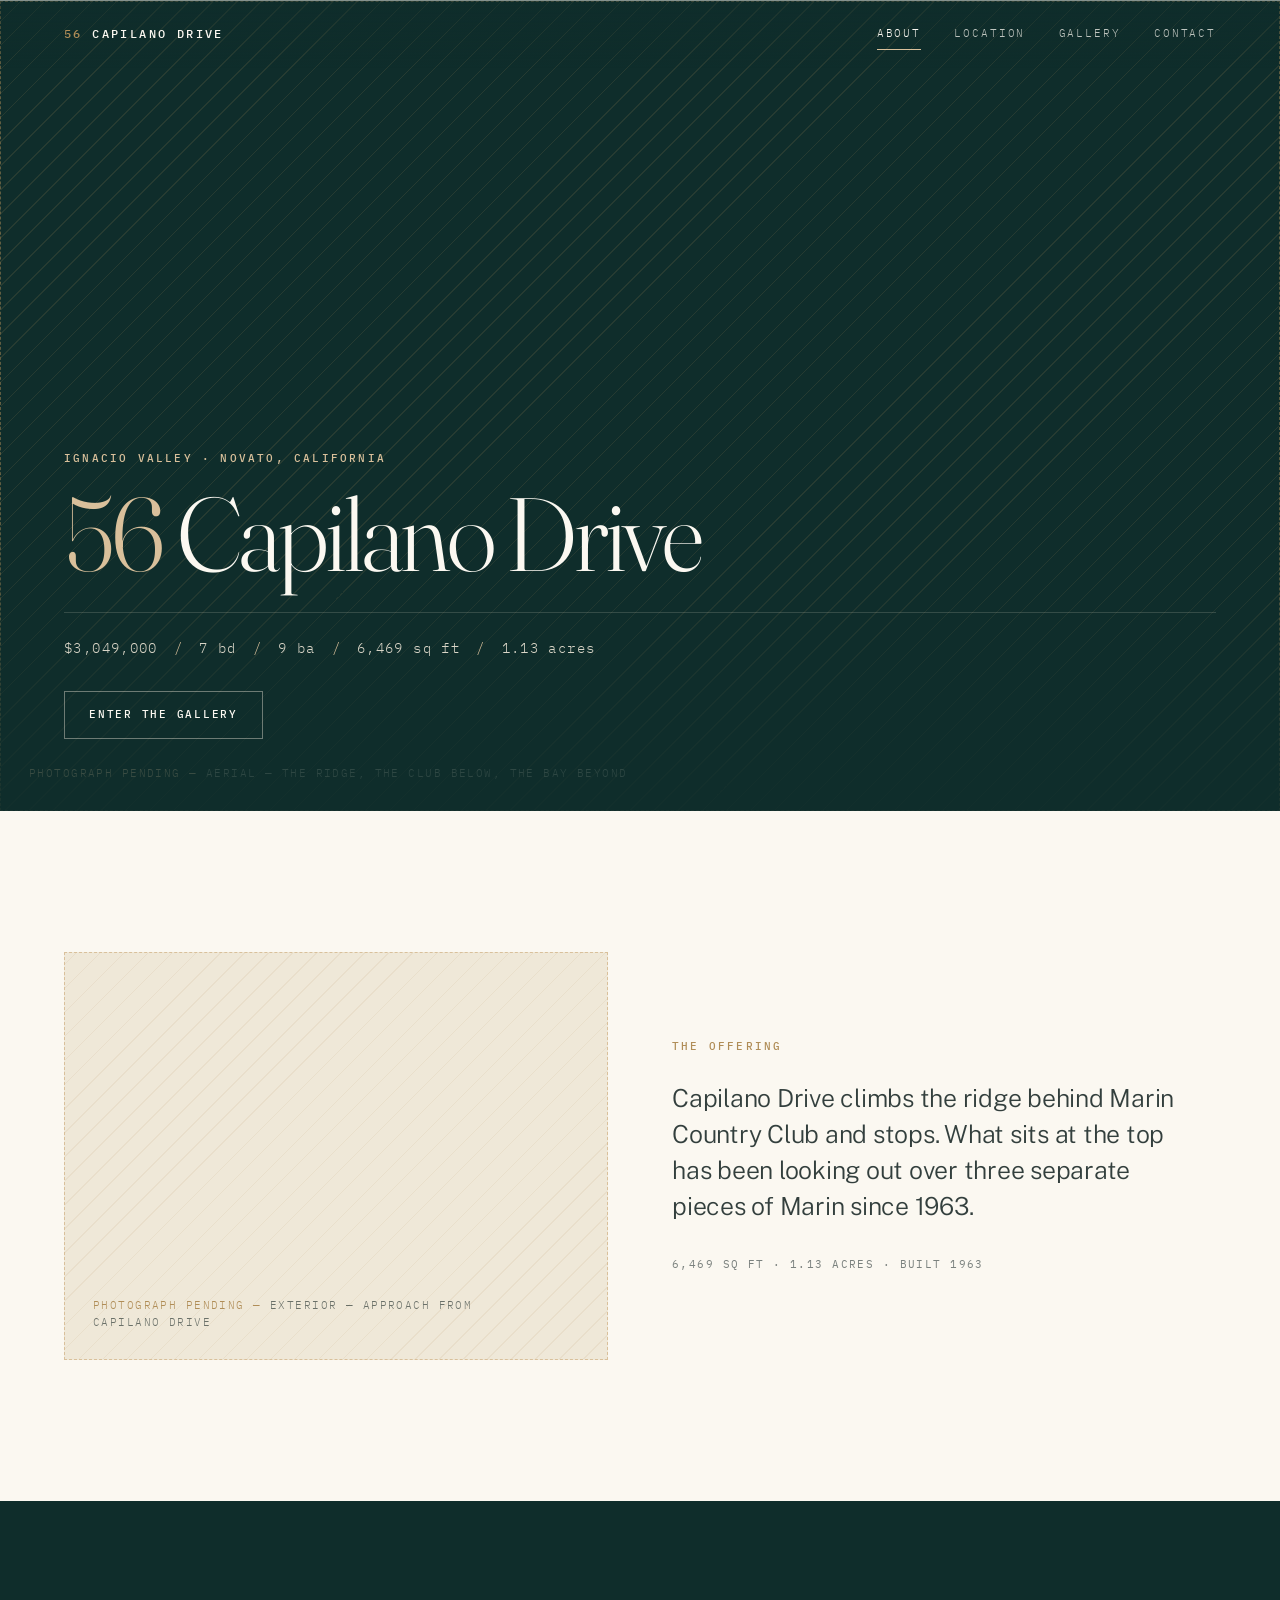
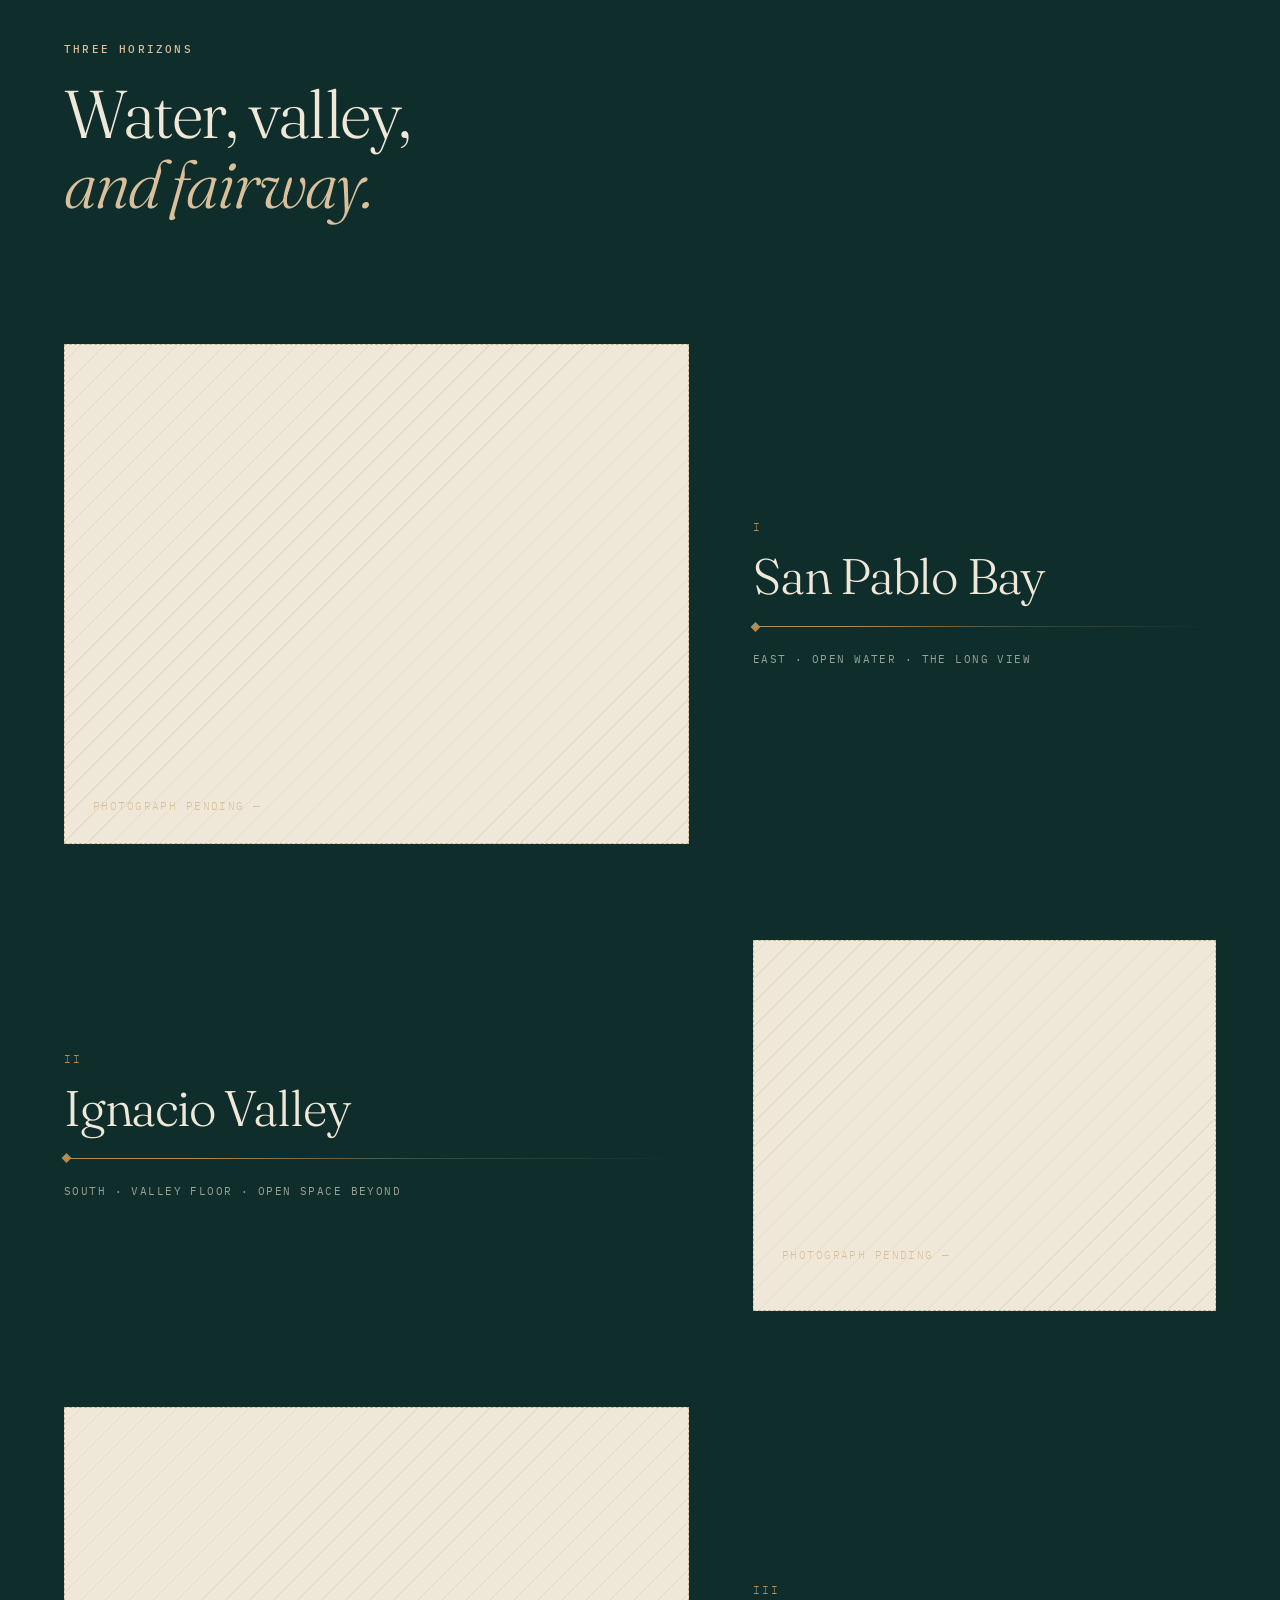
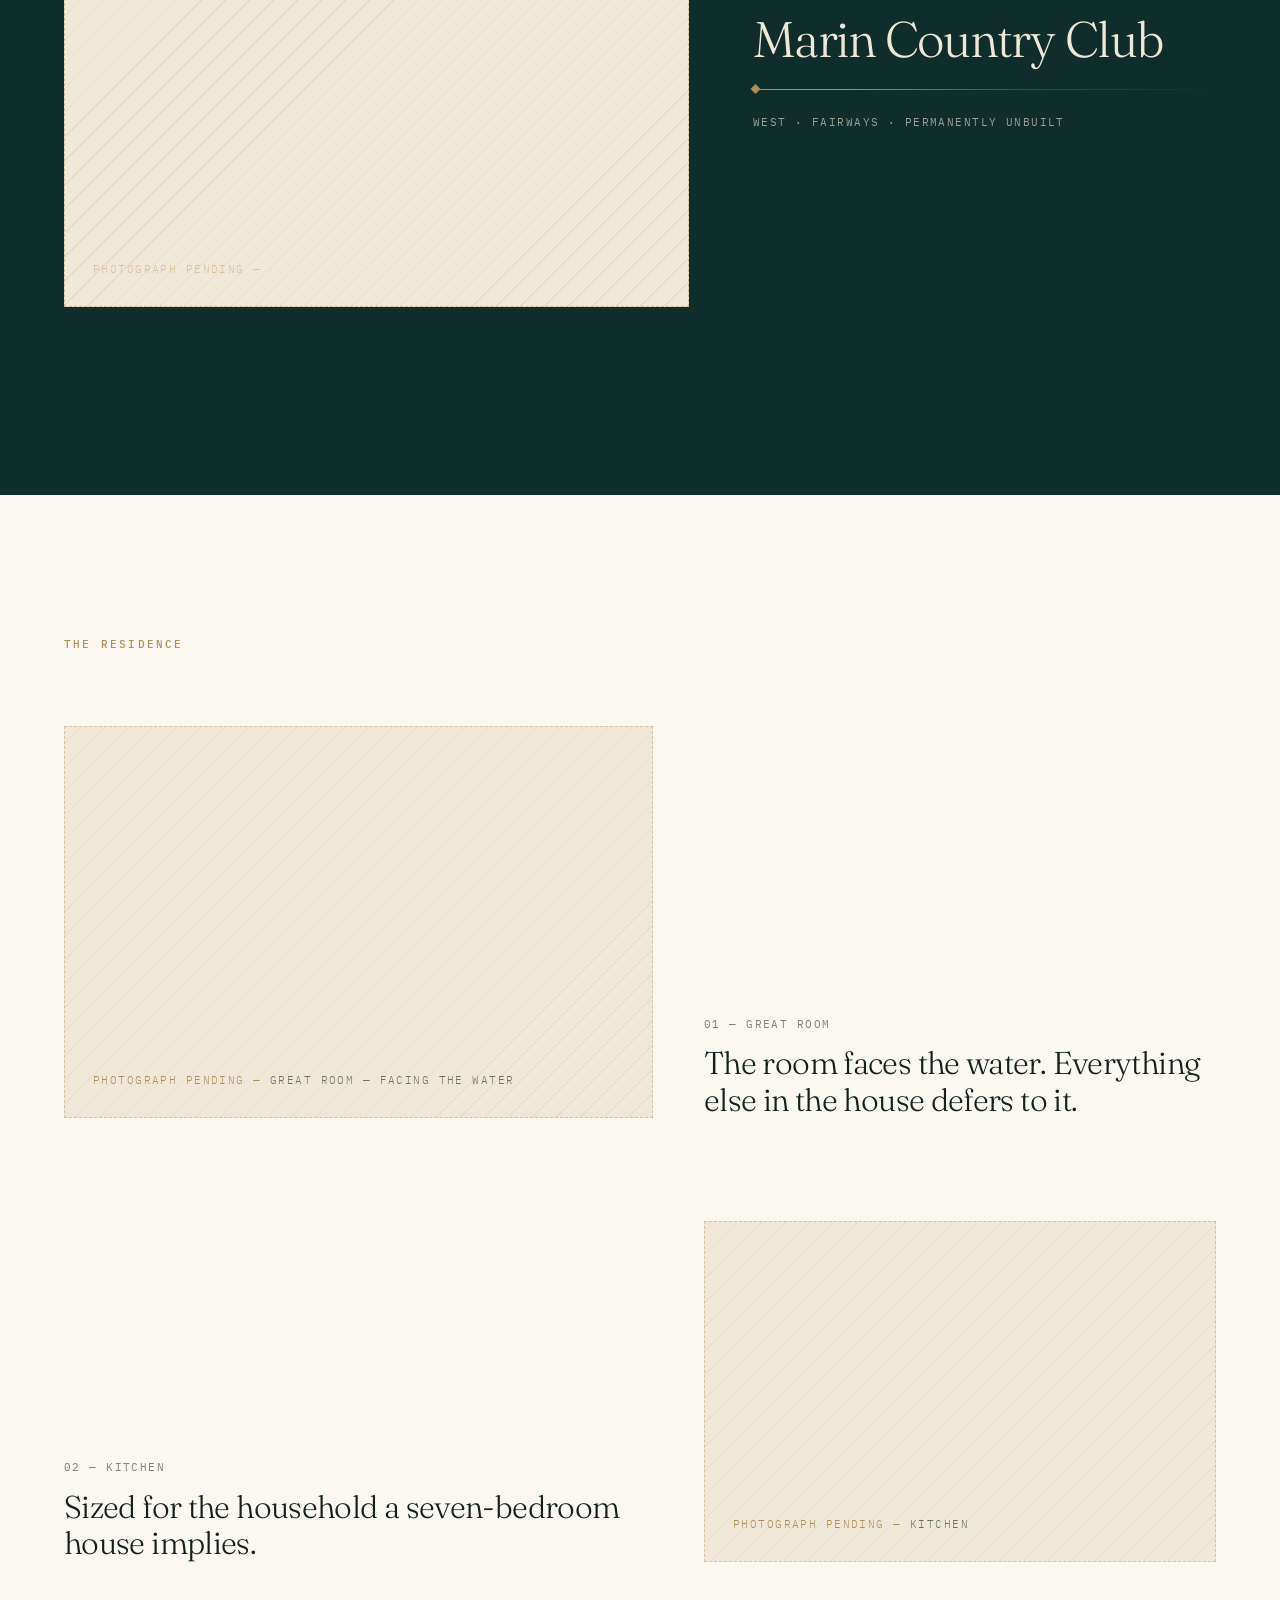
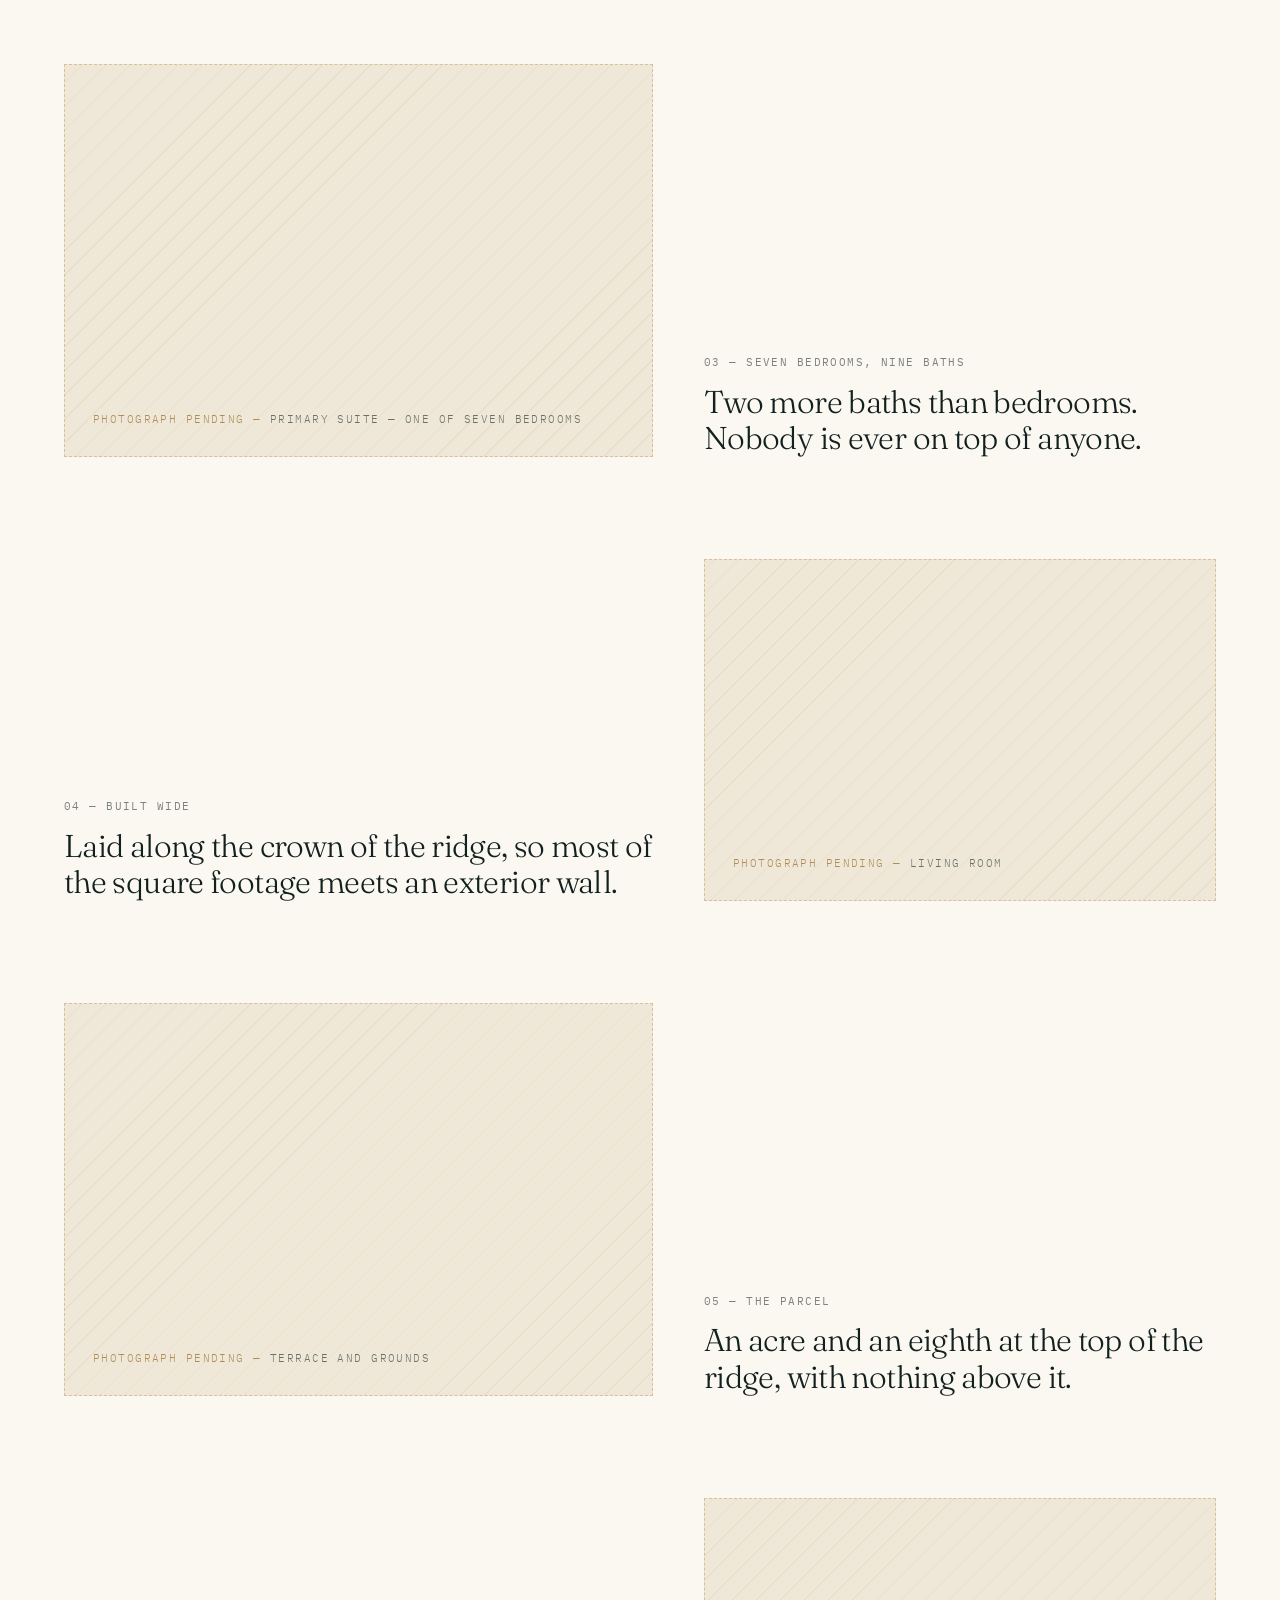
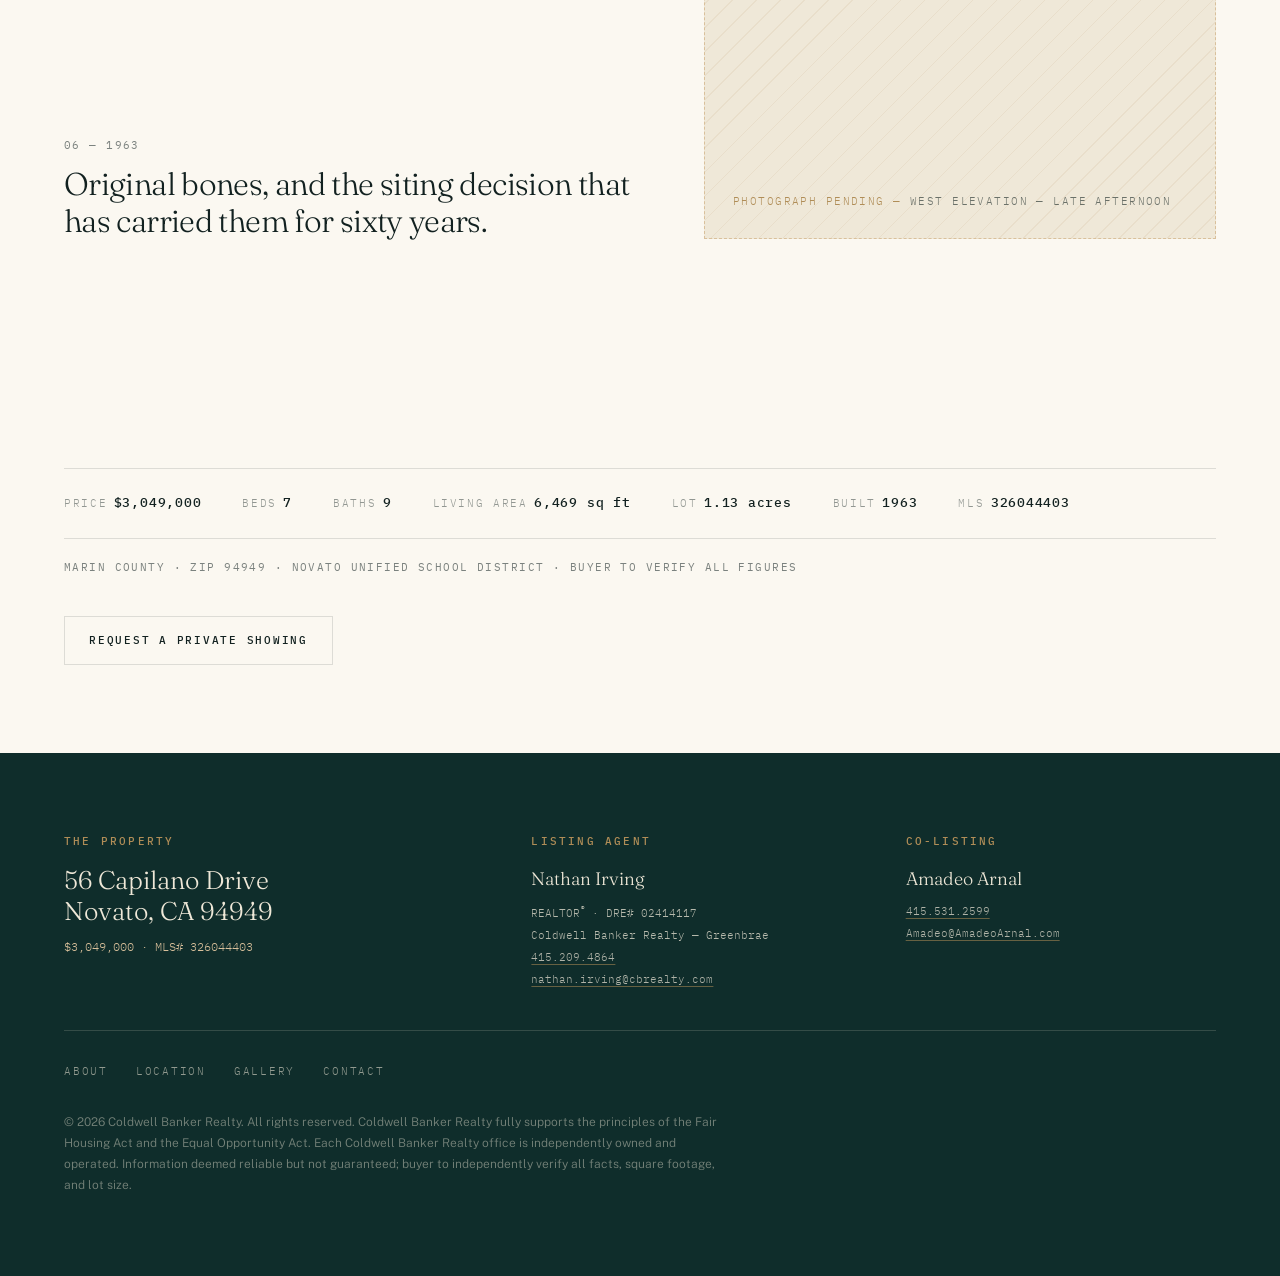
==== commit 40586e89: "Drop the 'One address. Three horizons.' tagline The hero headline is now the address itself, with th" ====
--- a/index.html
+++ b/index.html
@@ -3,15 +3,15 @@
 <head>
 <meta charset="utf-8">
 <meta name="viewport" content="width=device-width, initial-scale=1">
-<title>56 Capilano Drive, Novato — One address. Three horizons.</title>
+<title>56 Capilano Drive, Novato — Hilltop estate above Marin Country Club</title>
 <meta name="description" content="56 Capilano Drive, Novato, CA 94949. A 6,469 sq ft, seven-bedroom hilltop estate on 1.13 acres above Marin Country Club, with views to San Pablo Bay and Ignacio Valley. $3,049,000. MLS# 326044403.">
 <meta name="theme-color" content="#0F2D2B">
 <link rel="canonical" href="./index.html">
 <link rel="icon" href="favicon.svg" type="image/svg+xml">
 
 <meta property="og:type" content="website">
-<meta property="og:title" content="56 Capilano Drive, Novato — One address. Three horizons.">
-<meta property="og:description" content="A 6,469 sq ft hilltop estate on 1.13 acres above Marin Country Club. Seven bedrooms, nine baths, three named horizons.">
+<meta property="og:title" content="56 Capilano Drive, Novato — Hilltop estate above Marin Country Club">
+<meta property="og:description" content="A 6,469 sq ft hilltop estate on 1.13 acres above Marin Country Club. Seven bedrooms, nine baths, three named views.">
 <meta property="og:image" content="images/hero-aerial.jpg">
 <meta name="twitter:card" content="summary_large_image">
 
@@ -51,8 +51,8 @@
     <div class="hero__scrim"></div>
 
     <div class="hero__copy shell">
-      <p class="eyebrow">56 Capilano Drive &middot; Novato, California</p>
-      <h1 class="hero__title">One address.<br><em>Three horizons.</em></h1>
+      <p class="eyebrow">Ignacio Valley &middot; Novato, California</p>
+      <h1 class="hero__title"><span class="hero__num">56</span> Capilano Drive</h1>
       <p class="hero__stats">
         <span>$3,049,000</span> <i>/</i>
         <span>7 bd</span> <i>/</i>
--- a/styles.css
+++ b/styles.css
@@ -491,6 +491,9 @@
 
 .hero__title em { font-style: italic; color: var(--brass-soft); }
 
+/* Street number in brass, echoing the nav mark. */
+.hero__num { color: var(--brass-soft); }
+
 /* One slim line. No stat cards. */
 .hero__stats {
   display: flex;
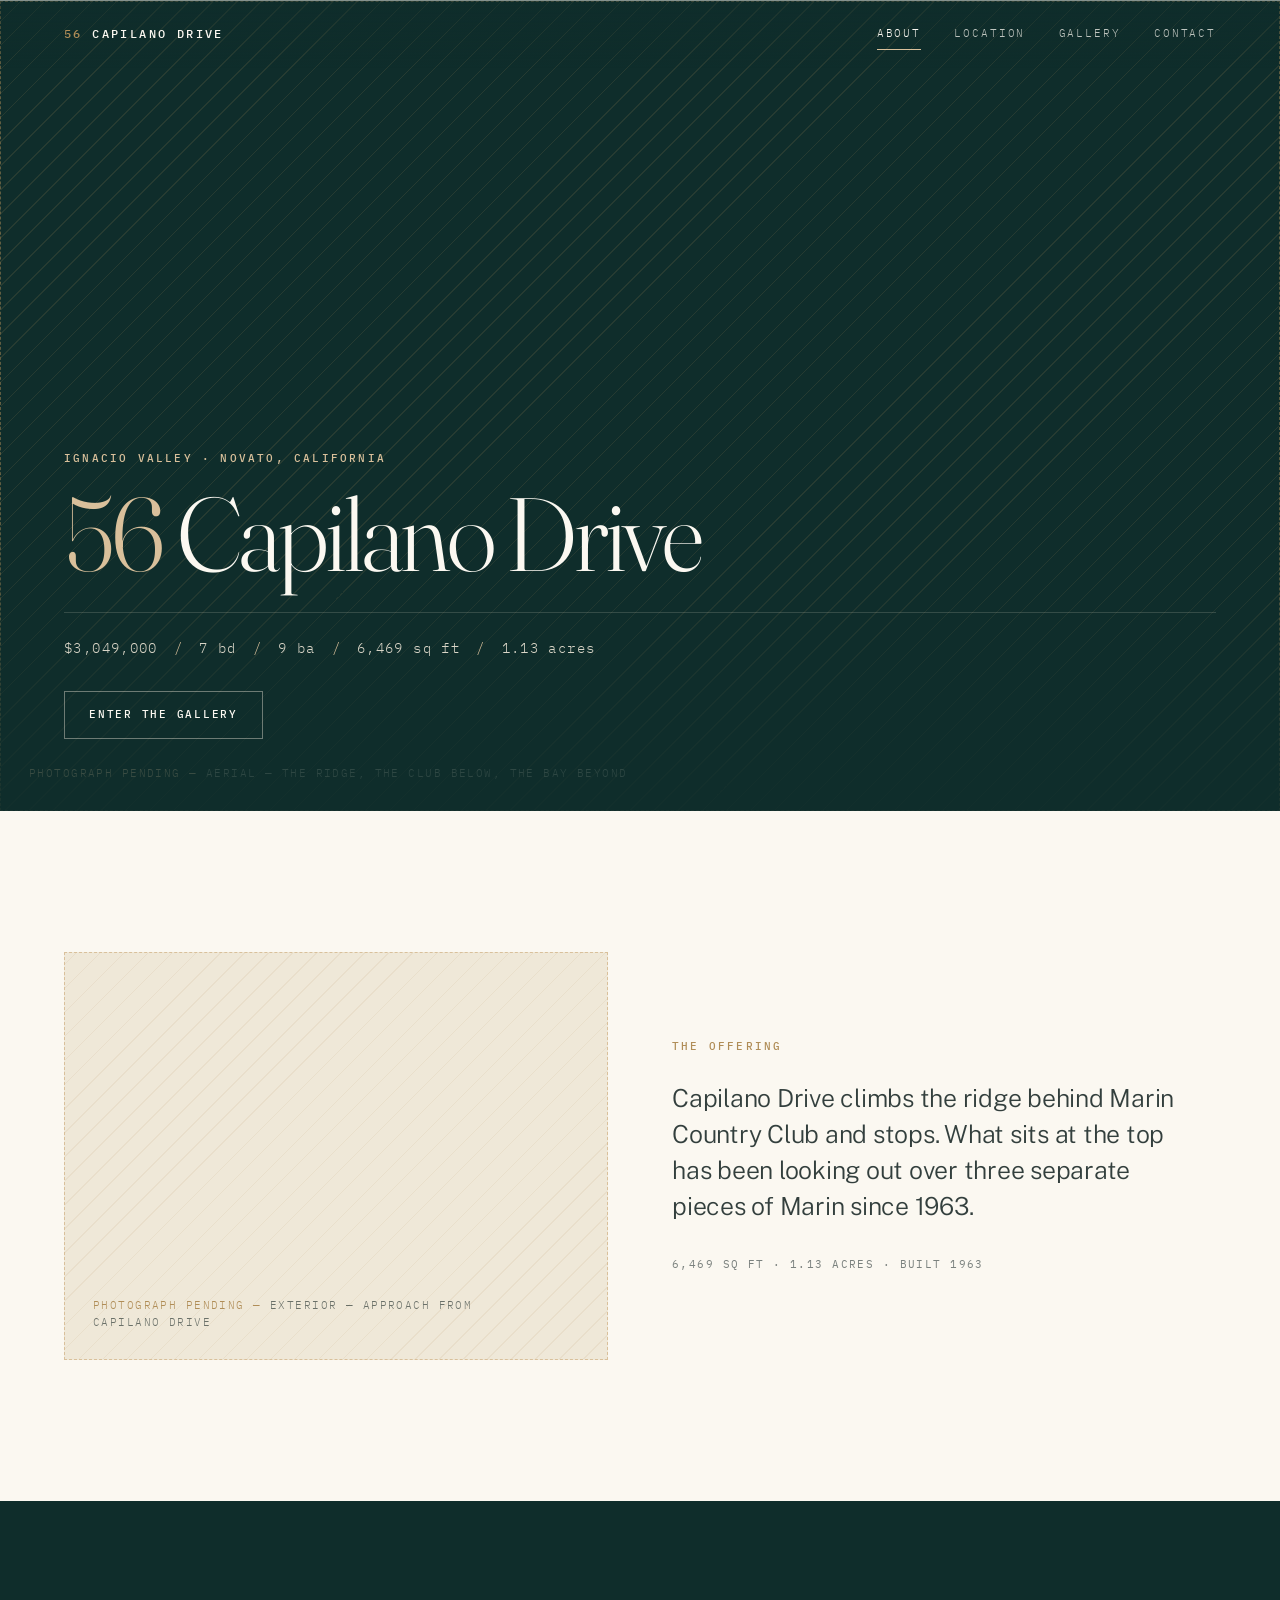
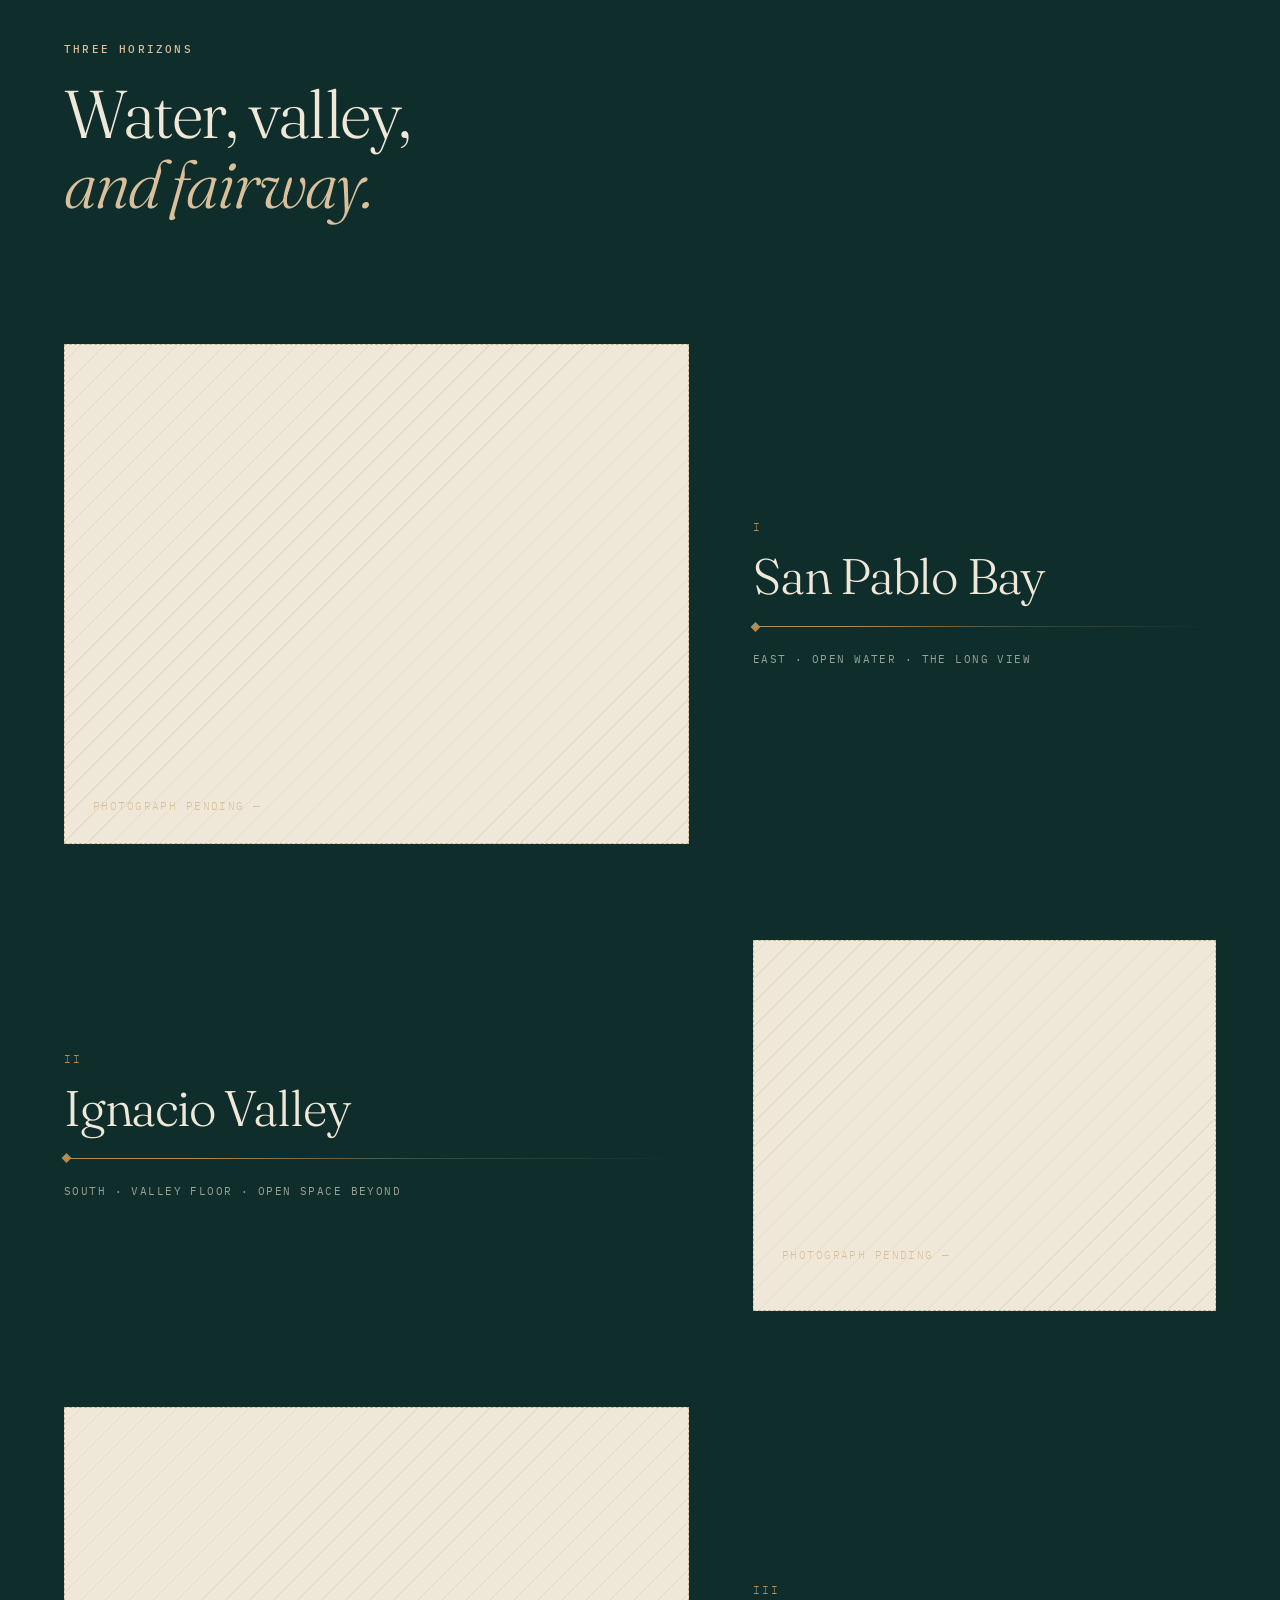
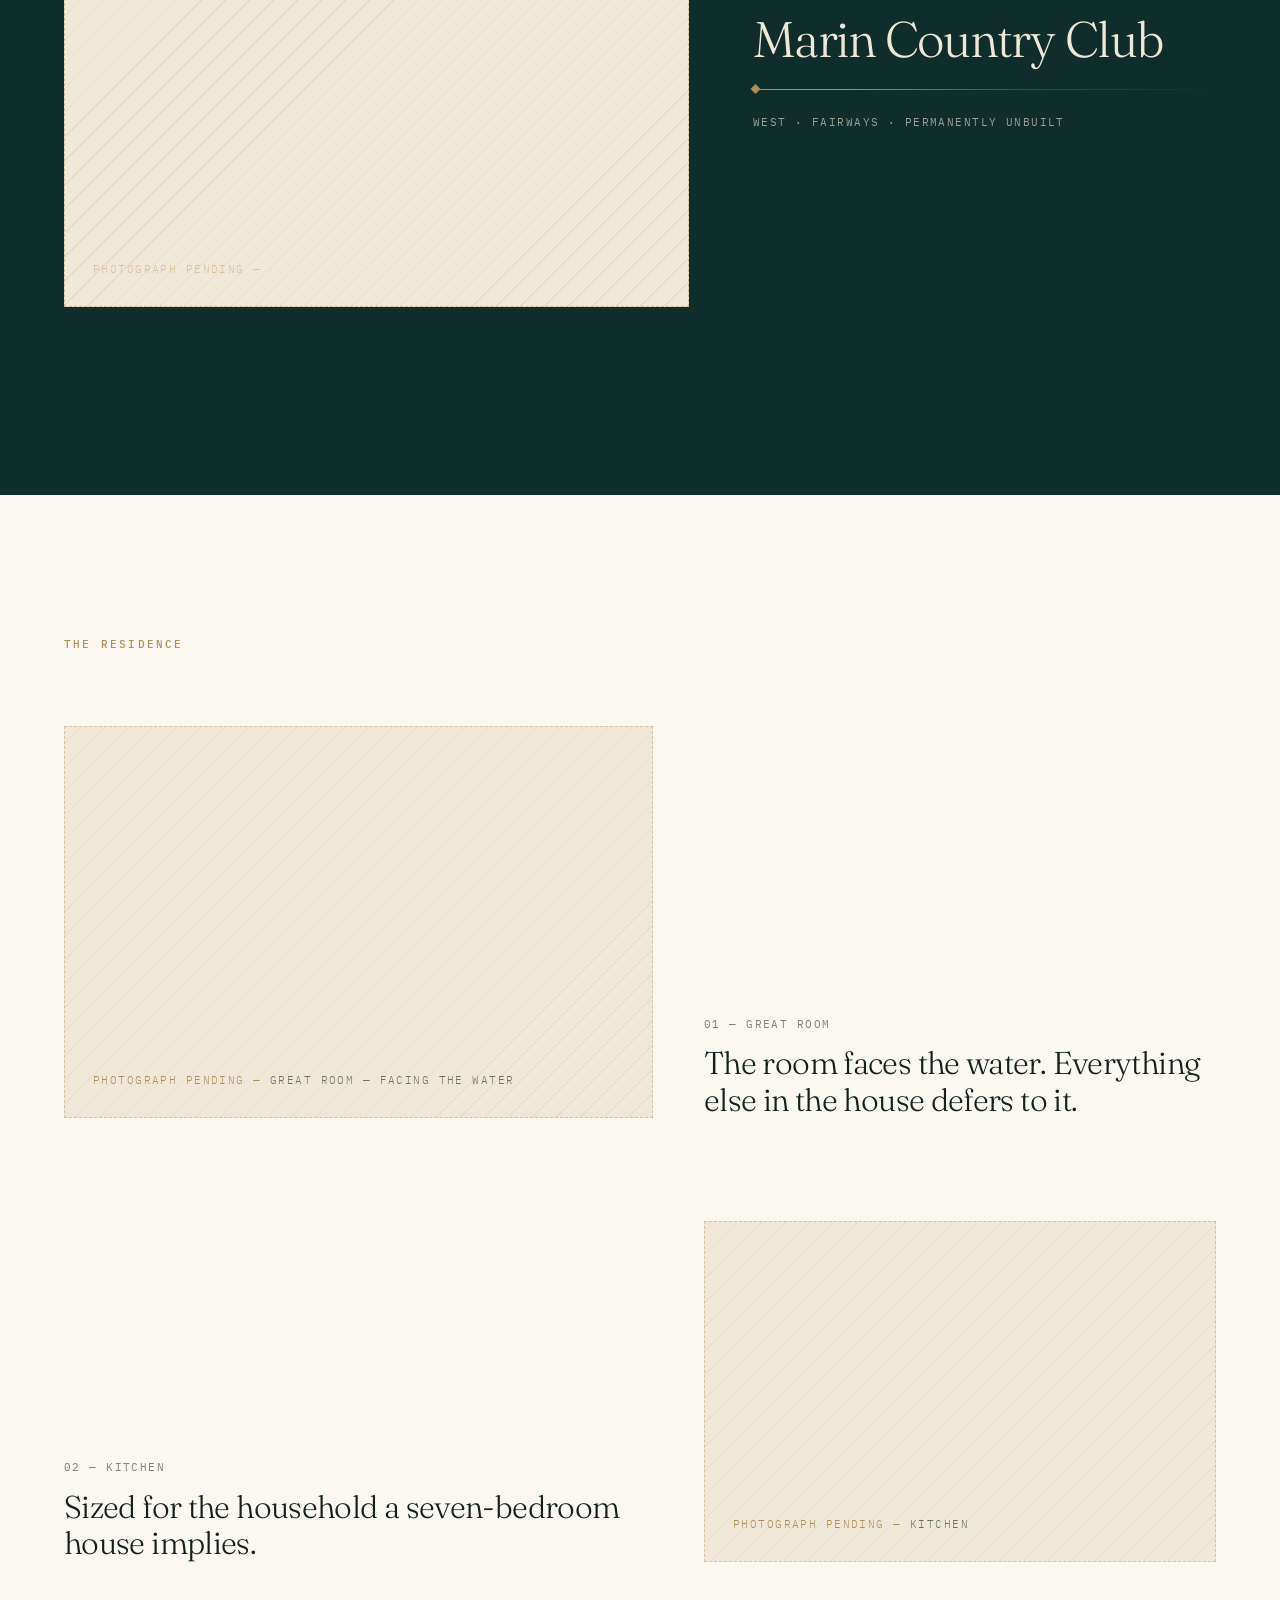
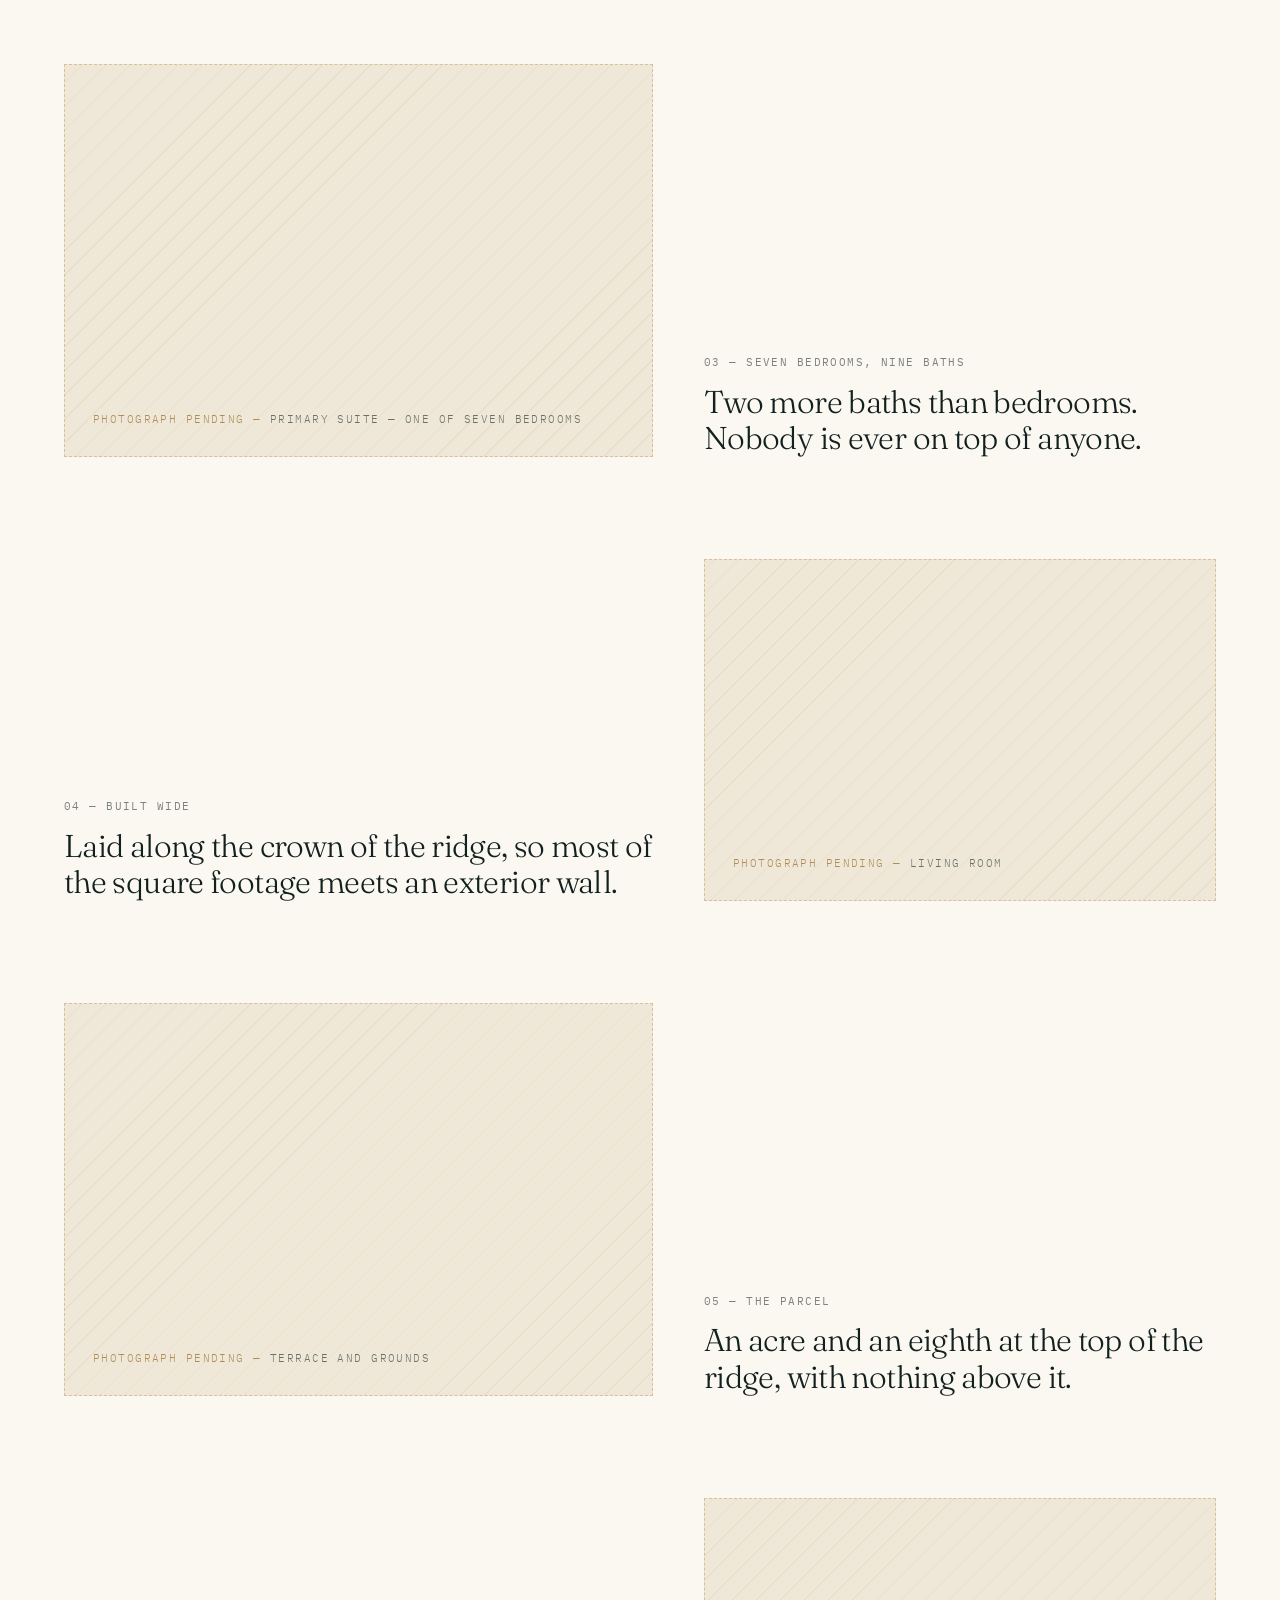
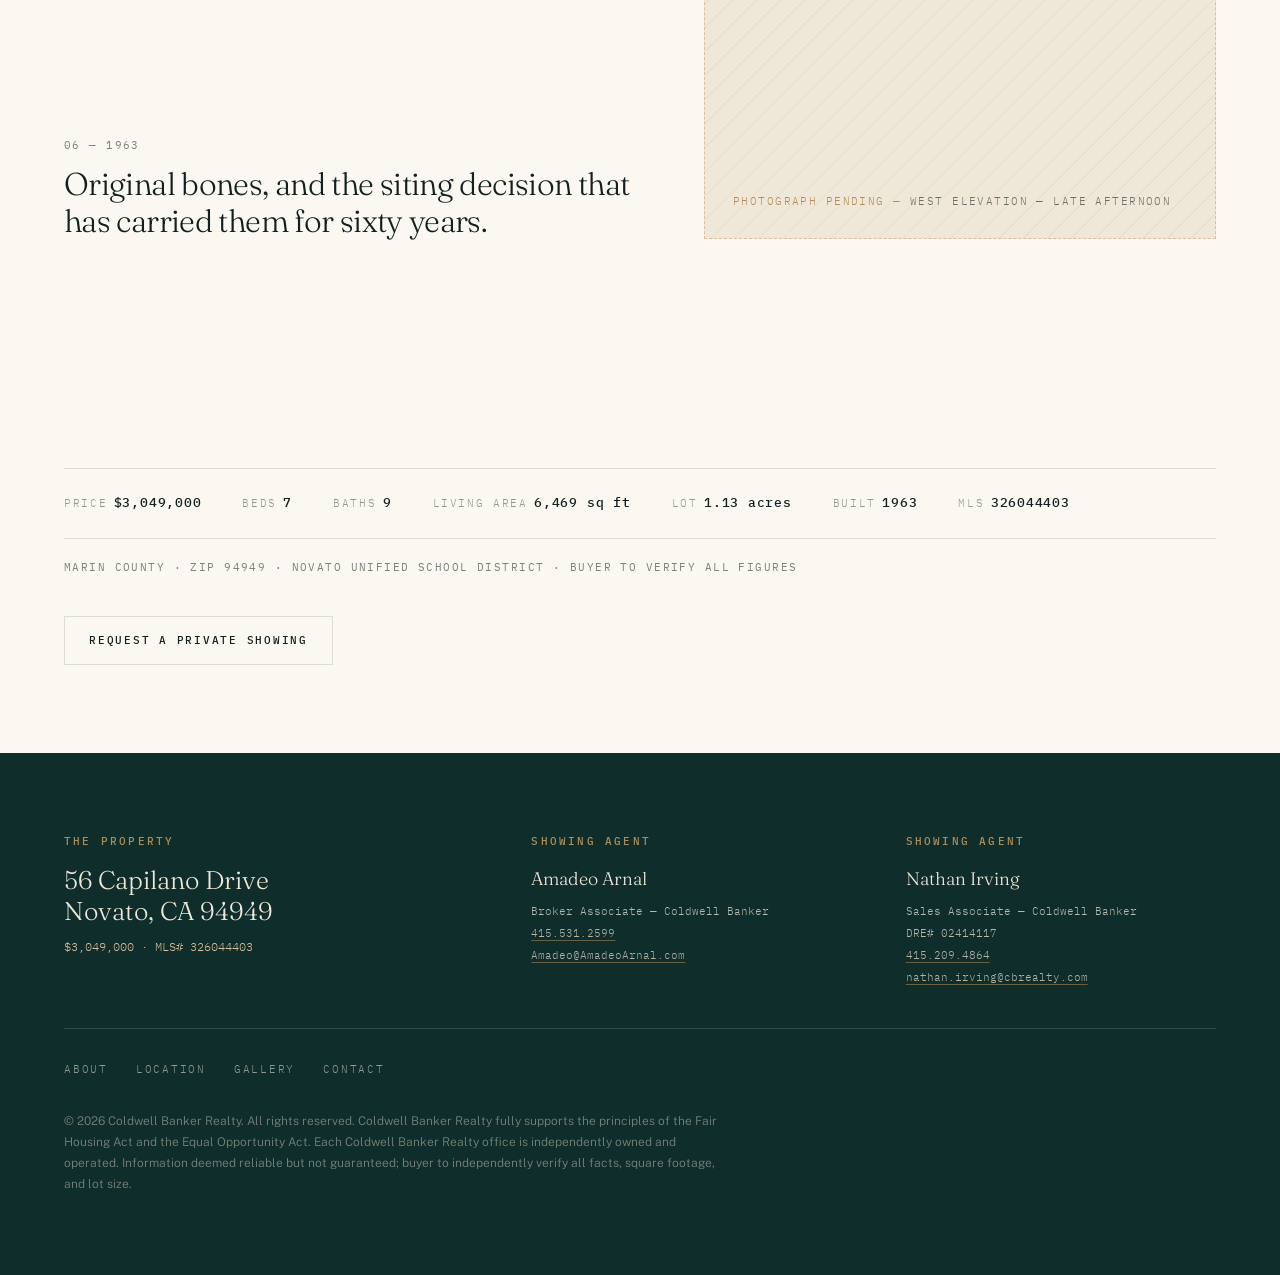
==== commit 7b0ade3c: "Reorder contacts and correct agent titles Amadeo Arnal is now first and Nathan Irving second, on the" ====
--- a/index.html
+++ b/index.html
@@ -253,21 +253,22 @@
         <p class="foot__figure">$3,049,000 &middot; MLS# 326044403</p>
       </div>
       <div>
-        <p class="eyebrow">Listing agent</p>
+        <p class="eyebrow">Showing agent</p>
+        <p class="foot__who">Amadeo Arnal</p>
+        <p class="foot__line">
+          Broker Associate &mdash; Coldwell Banker<br>
+          <a href="tel:+14155312599">415.531.2599</a><br>
+          <a href="mailto:Amadeo@AmadeoArnal.com?subject=56%20Capilano%20Drive%20-%20Private%20Showing%20Request">Amadeo@AmadeoArnal.com</a>
+        </p>
+      </div>
+      <div>
+        <p class="eyebrow">Showing agent</p>
         <p class="foot__who">Nathan Irving</p>
         <p class="foot__line">
-          REALTOR<sup>&reg;</sup> &middot; DRE# 02414117<br>
-          Coldwell Banker Realty &mdash; Greenbrae<br>
+          Sales Associate &mdash; Coldwell Banker<br>
+          DRE# 02414117<br>
           <a href="tel:+14152094864">415.209.4864</a><br>
           <a href="mailto:nathan.irving@cbrealty.com?subject=56%20Capilano%20Drive%20-%20Private%20Showing%20Request">nathan.irving@cbrealty.com</a>
-        </p>
-      </div>
-      <div>
-        <p class="eyebrow">Co-listing</p>
-        <p class="foot__who">Amadeo Arnal</p>
-        <p class="foot__line">
-          <a href="tel:+14155312599">415.531.2599</a><br>
-          <a href="mailto:Amadeo@AmadeoArnal.com?subject=56%20Capilano%20Drive%20-%20Private%20Showing%20Request">Amadeo@AmadeoArnal.com</a>
         </p>
       </div>
     </div>
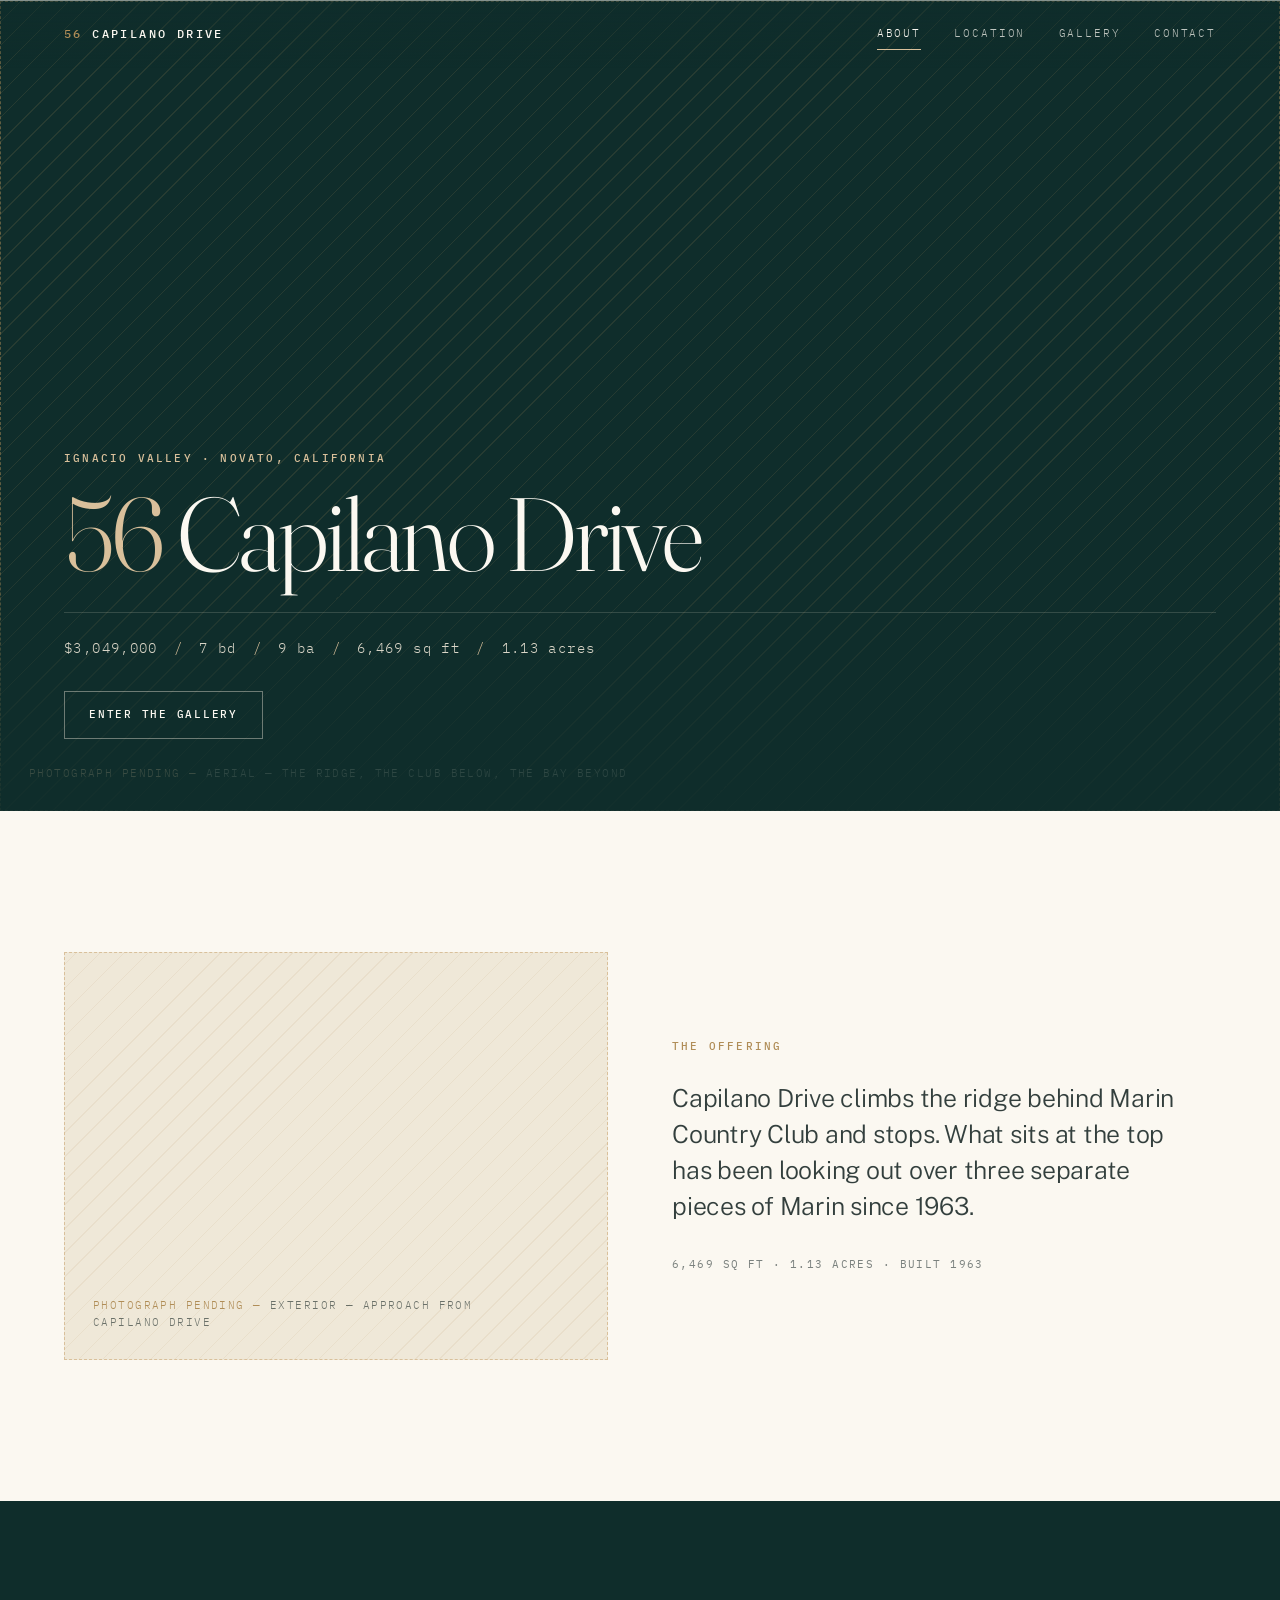
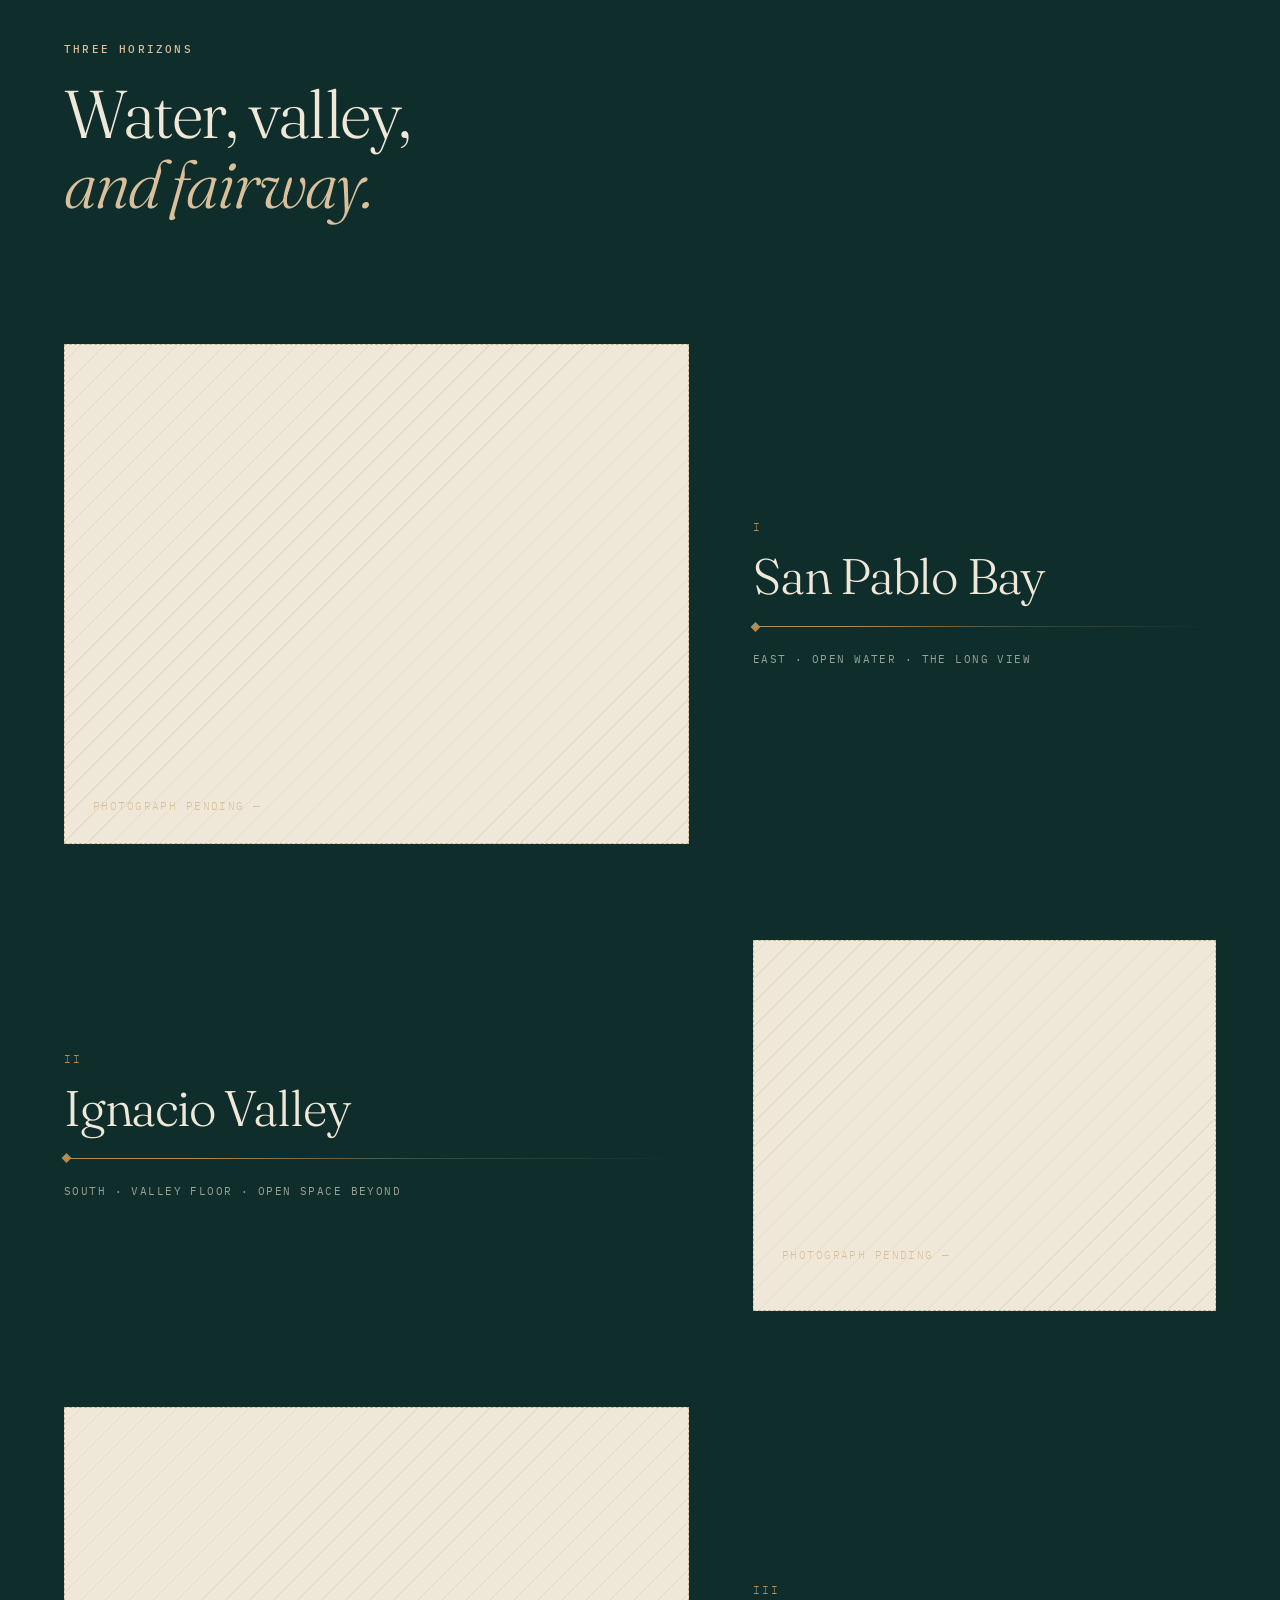
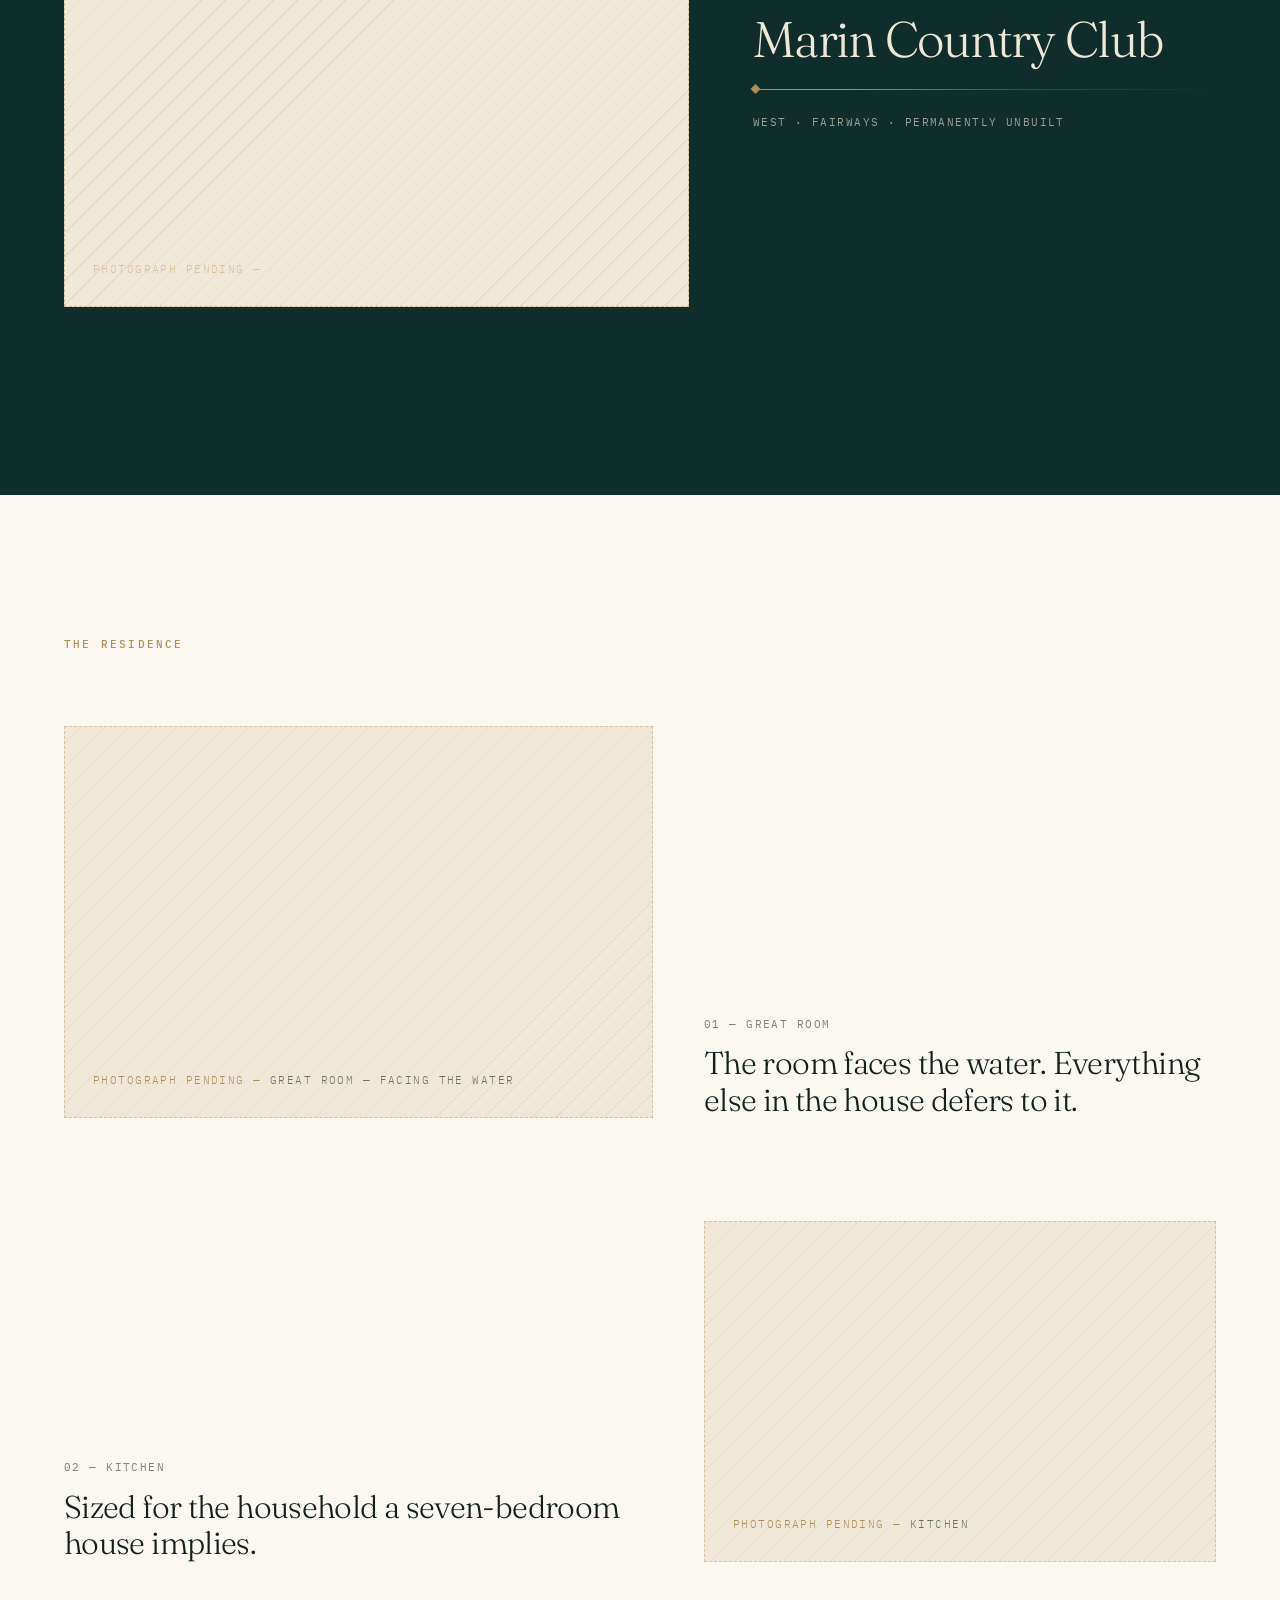
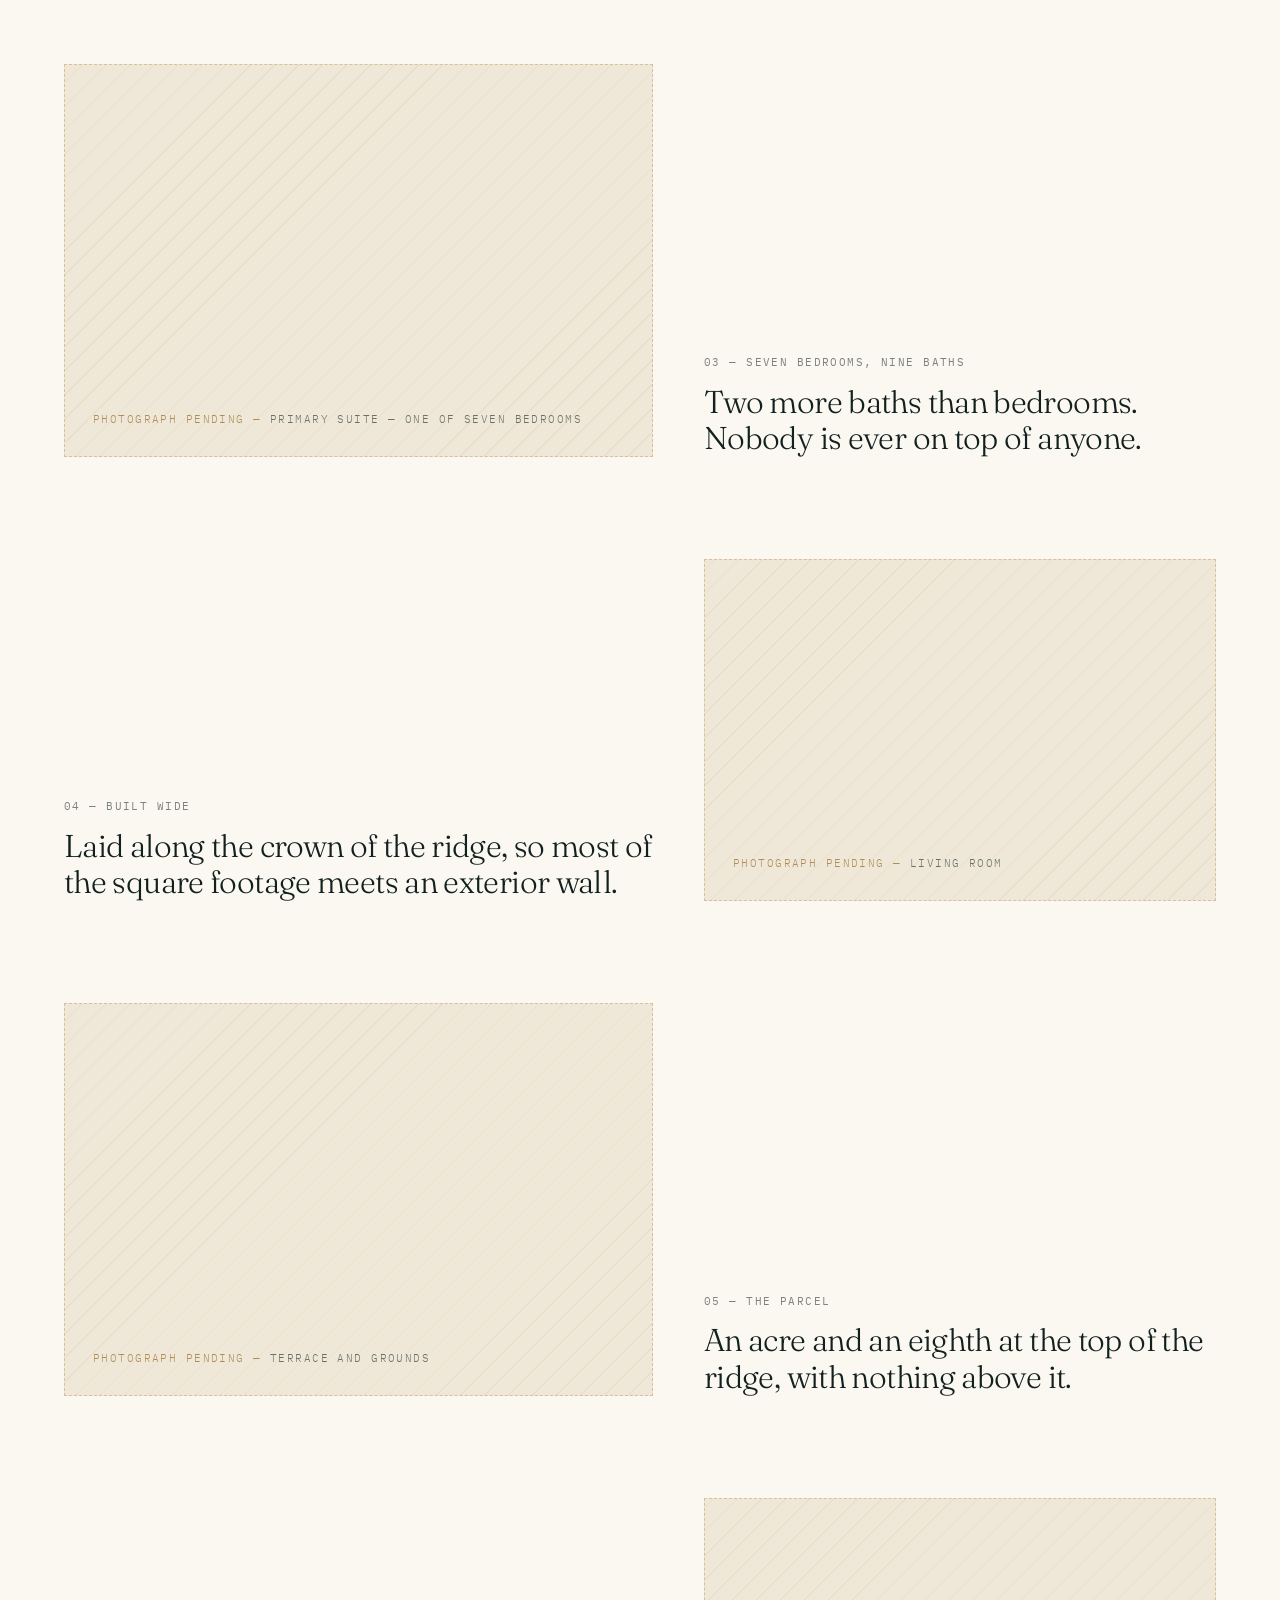
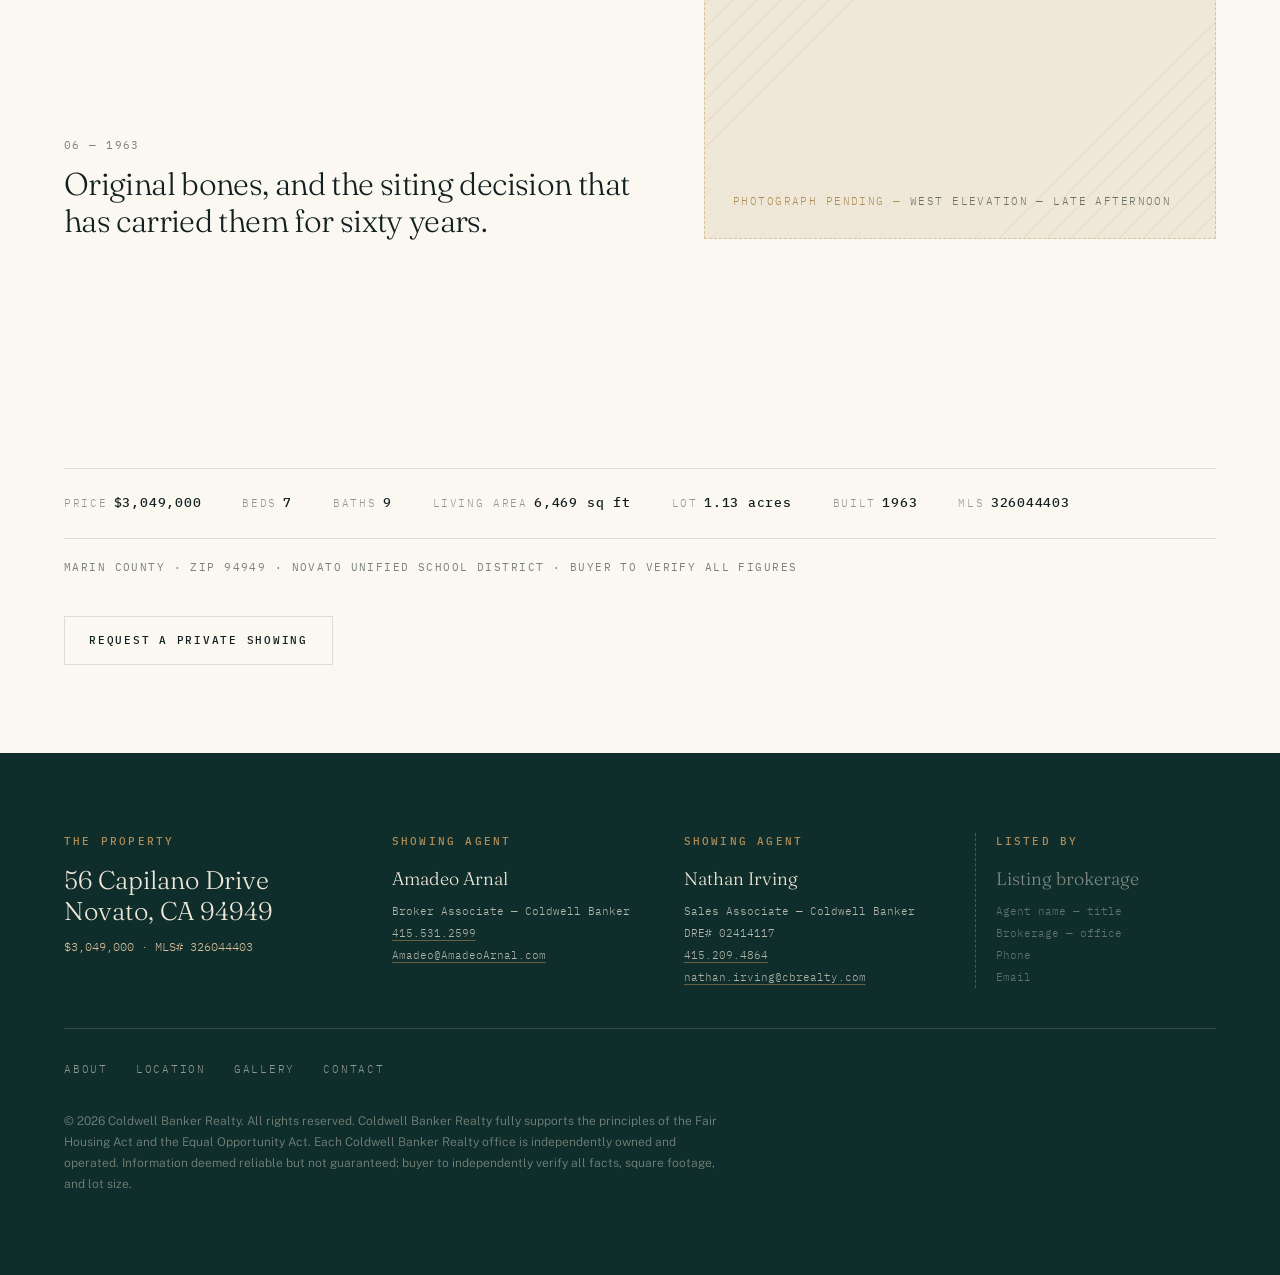
==== commit c15784fe: "Add a placeholder footer slot for the listing brokerage A fourth footer column sits to the right of " ====
--- a/index.html
+++ b/index.html
@@ -271,6 +271,24 @@
           <a href="mailto:nathan.irving@cbrealty.com?subject=56%20Capilano%20Drive%20-%20Private%20Showing%20Request">nathan.irving@cbrealty.com</a>
         </p>
       </div>
+
+      <!-- LISTING BROKERAGE — PLACEHOLDER. Replace the four lines below with the
+           real details, then wrap the phone and email in links to match the
+           blocks above:
+             <a href="tel:+14150000000">415.000.0000</a>
+             <a href="mailto:name@example.com?subject=56%20Capilano%20Drive%20-%20Private%20Showing%20Request">name@example.com</a>
+           Finally, delete the foot__tbd class from the div so the dashed
+           "awaiting details" treatment comes off. Repeat on all four pages. -->
+      <div class="foot__tbd">
+        <p class="eyebrow">Listed by</p>
+        <p class="foot__who">Listing brokerage</p>
+        <p class="foot__line">
+          Agent name &mdash; title<br>
+          Brokerage &mdash; office<br>
+          Phone<br>
+          Email
+        </p>
+      </div>
     </div>
 
     <nav class="foot__nav" aria-label="Footer">
--- a/styles.css
+++ b/styles.css
@@ -994,11 +994,21 @@
 
 .foot__top {
   display: grid;
-  grid-template-columns: minmax(0, 1.3fr) minmax(0, 1fr) minmax(0, 1fr);
-  gap: clamp(2rem, 5vw, 4rem);
+  grid-template-columns: minmax(0, 1.15fr) repeat(3, minmax(0, 1fr));
+  gap: clamp(1.75rem, 4vw, 3.25rem);
   padding-bottom: 2.5rem;
   border-bottom: 1px solid var(--hair-invert);
 }
+
+/* A footer slot awaiting real details. Uses the same dashed-brass language as
+   a missing photograph so it reads as deliberately unfilled, not broken. */
+.foot__tbd {
+  border-left: 1px dashed rgba(176, 141, 87, 0.45);
+  padding-left: clamp(0.9rem, 1.5vw, 1.25rem);
+}
+
+.foot__tbd .foot__who,
+.foot__tbd .foot__line { opacity: 0.5; }
 
 .foot__mark {
   font-family: var(--serif);
@@ -1065,8 +1075,20 @@
   color: rgba(239, 232, 216, 0.45);
 }
 
-@media (max-width: 54rem) {
+@media (max-width: 72rem) {
+  .foot__top { grid-template-columns: repeat(2, minmax(0, 1fr)); }
+}
+
+@media (max-width: 44rem) {
   .foot__top { grid-template-columns: 1fr; }
+
+  /* Stacked, a left rule reads as an indent — put it on top instead. */
+  .foot__tbd {
+    border-left: 0;
+    border-top: 1px dashed rgba(176, 141, 87, 0.45);
+    padding-left: 0;
+    padding-top: 1.25rem;
+  }
 }
 
 /* --------------------------------------------------------------------------
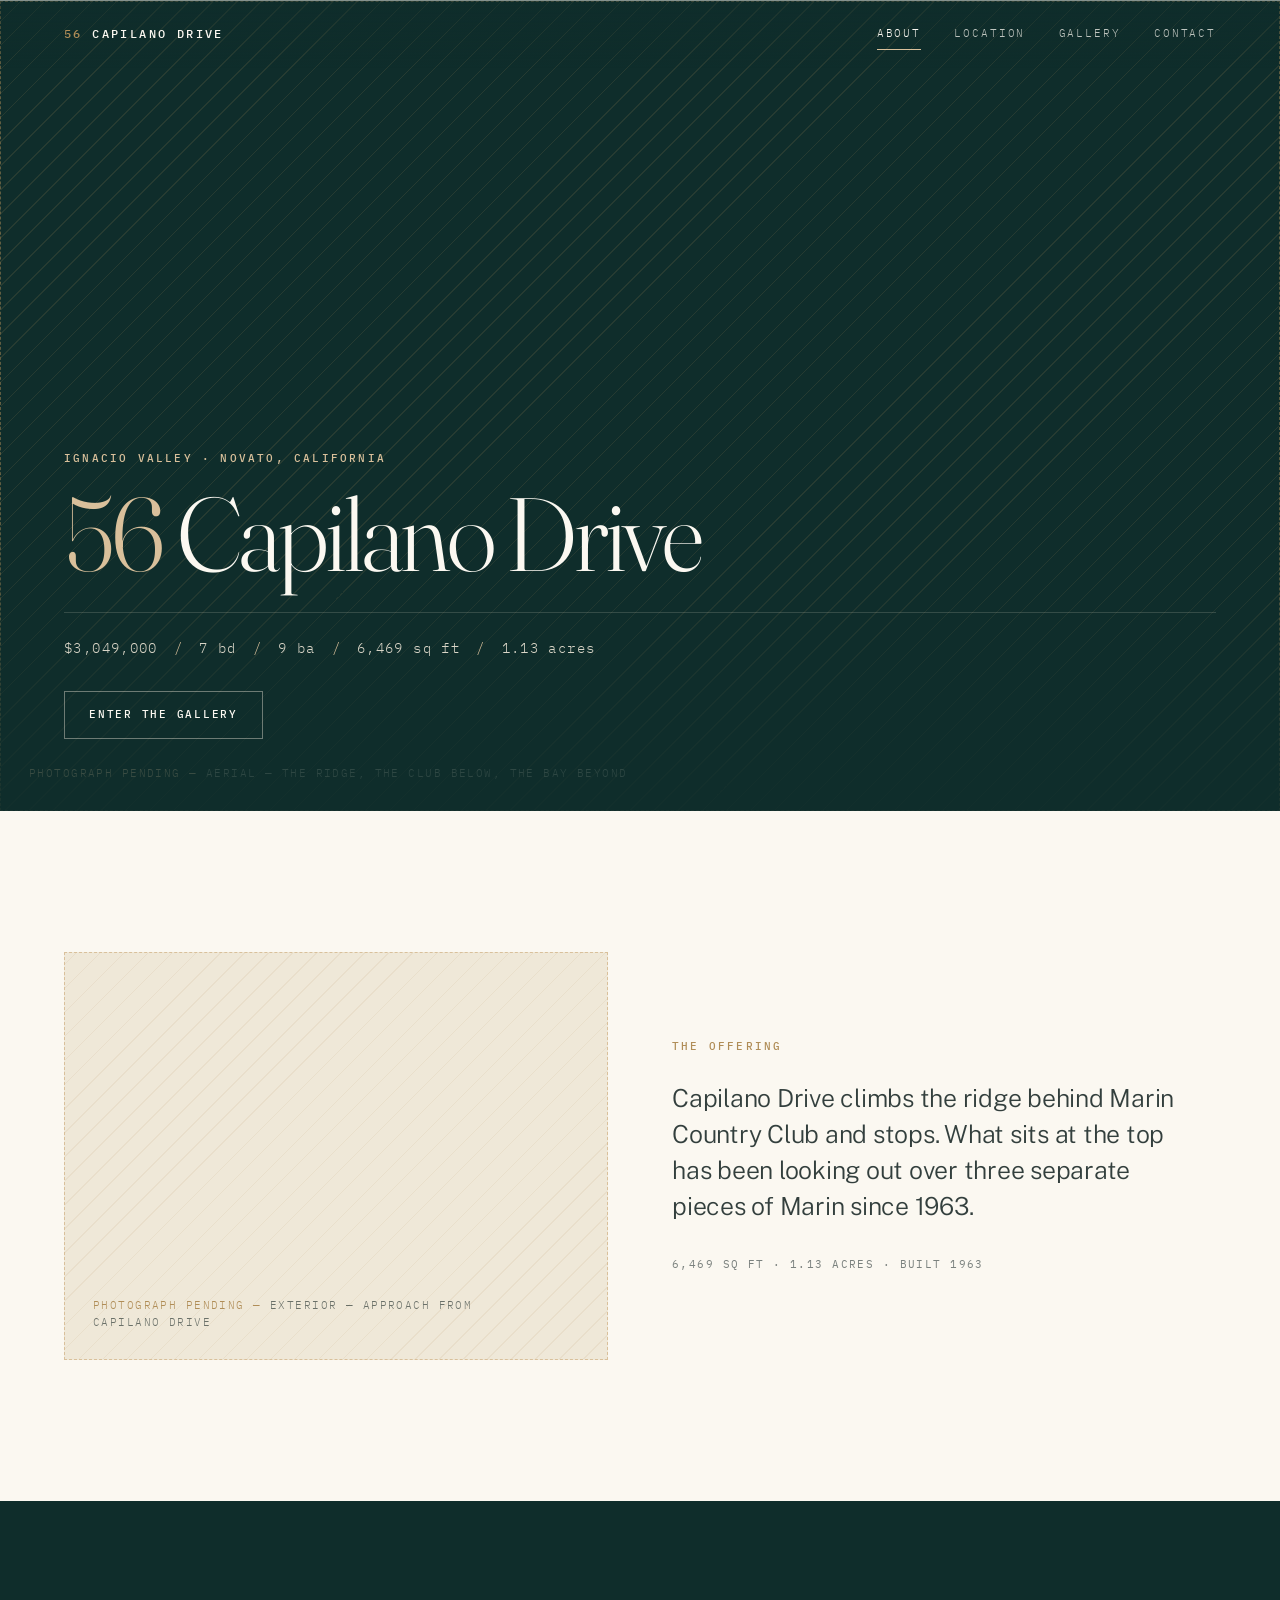
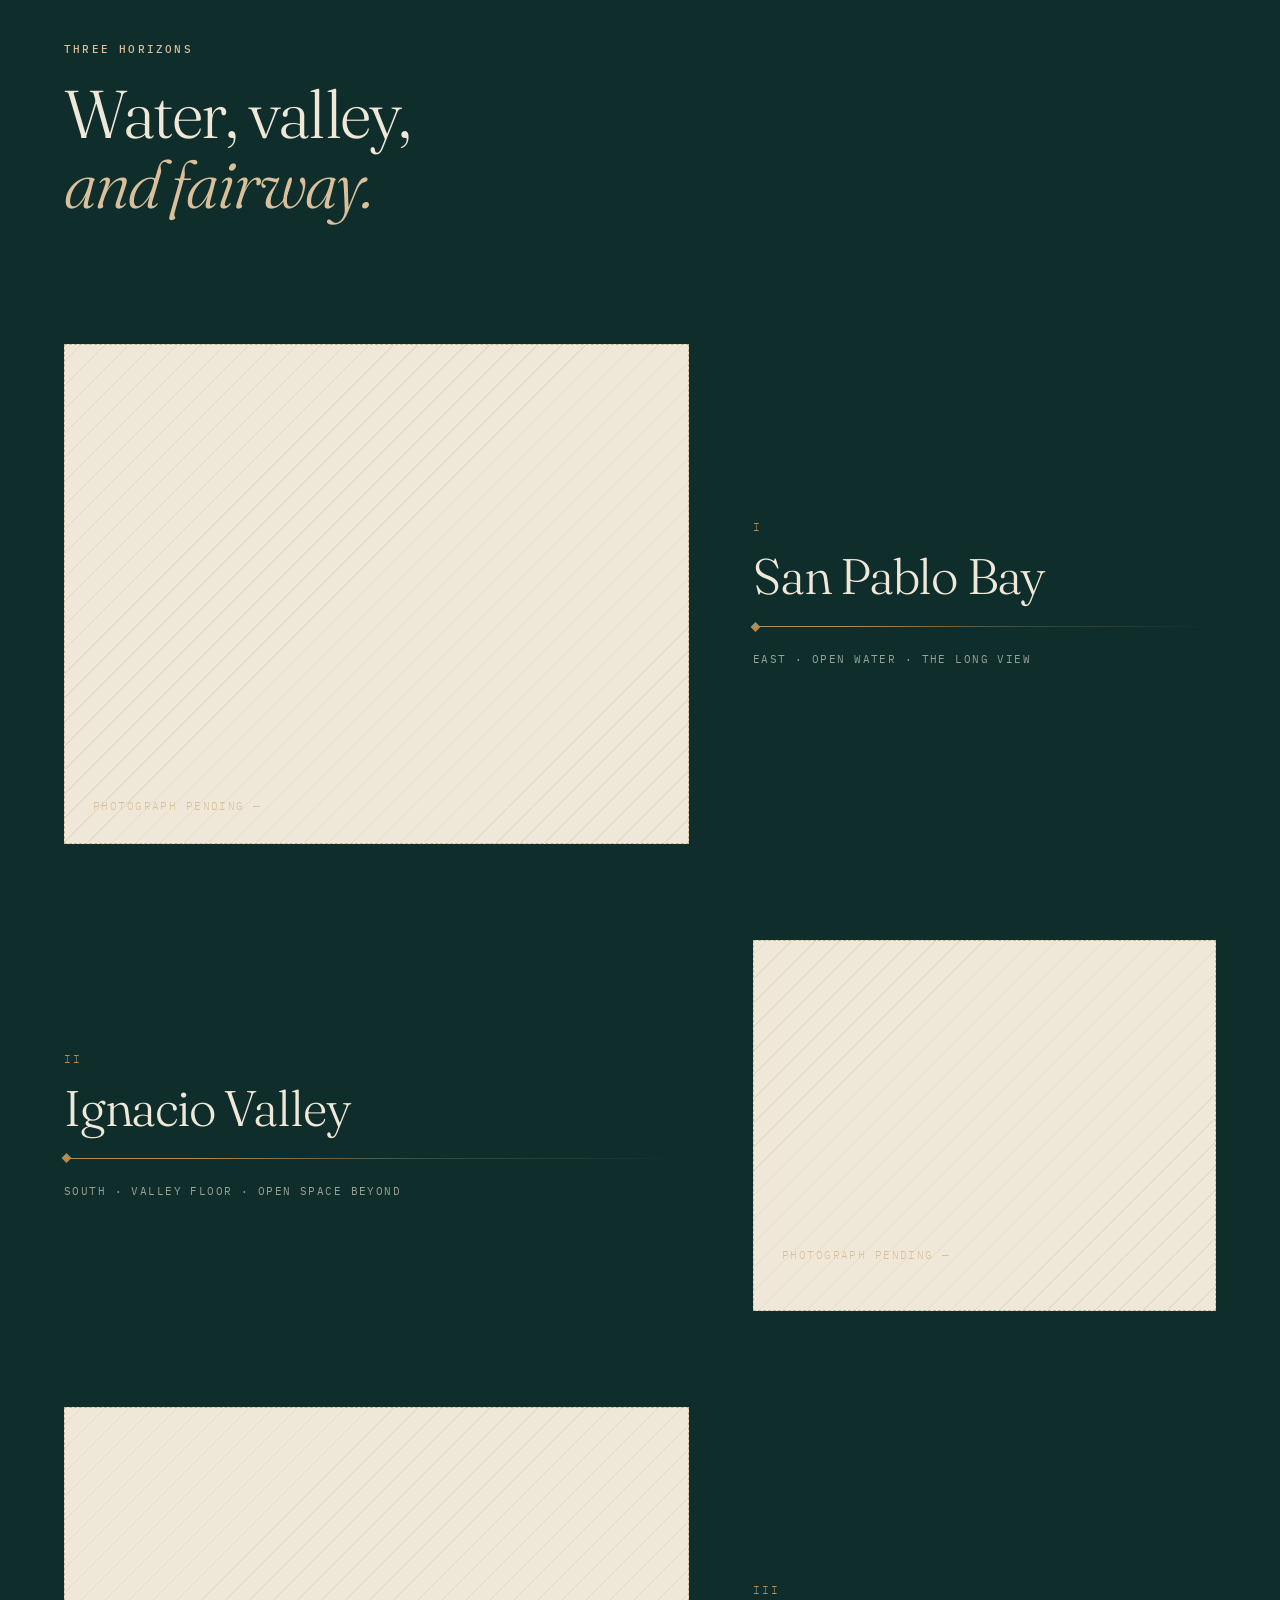
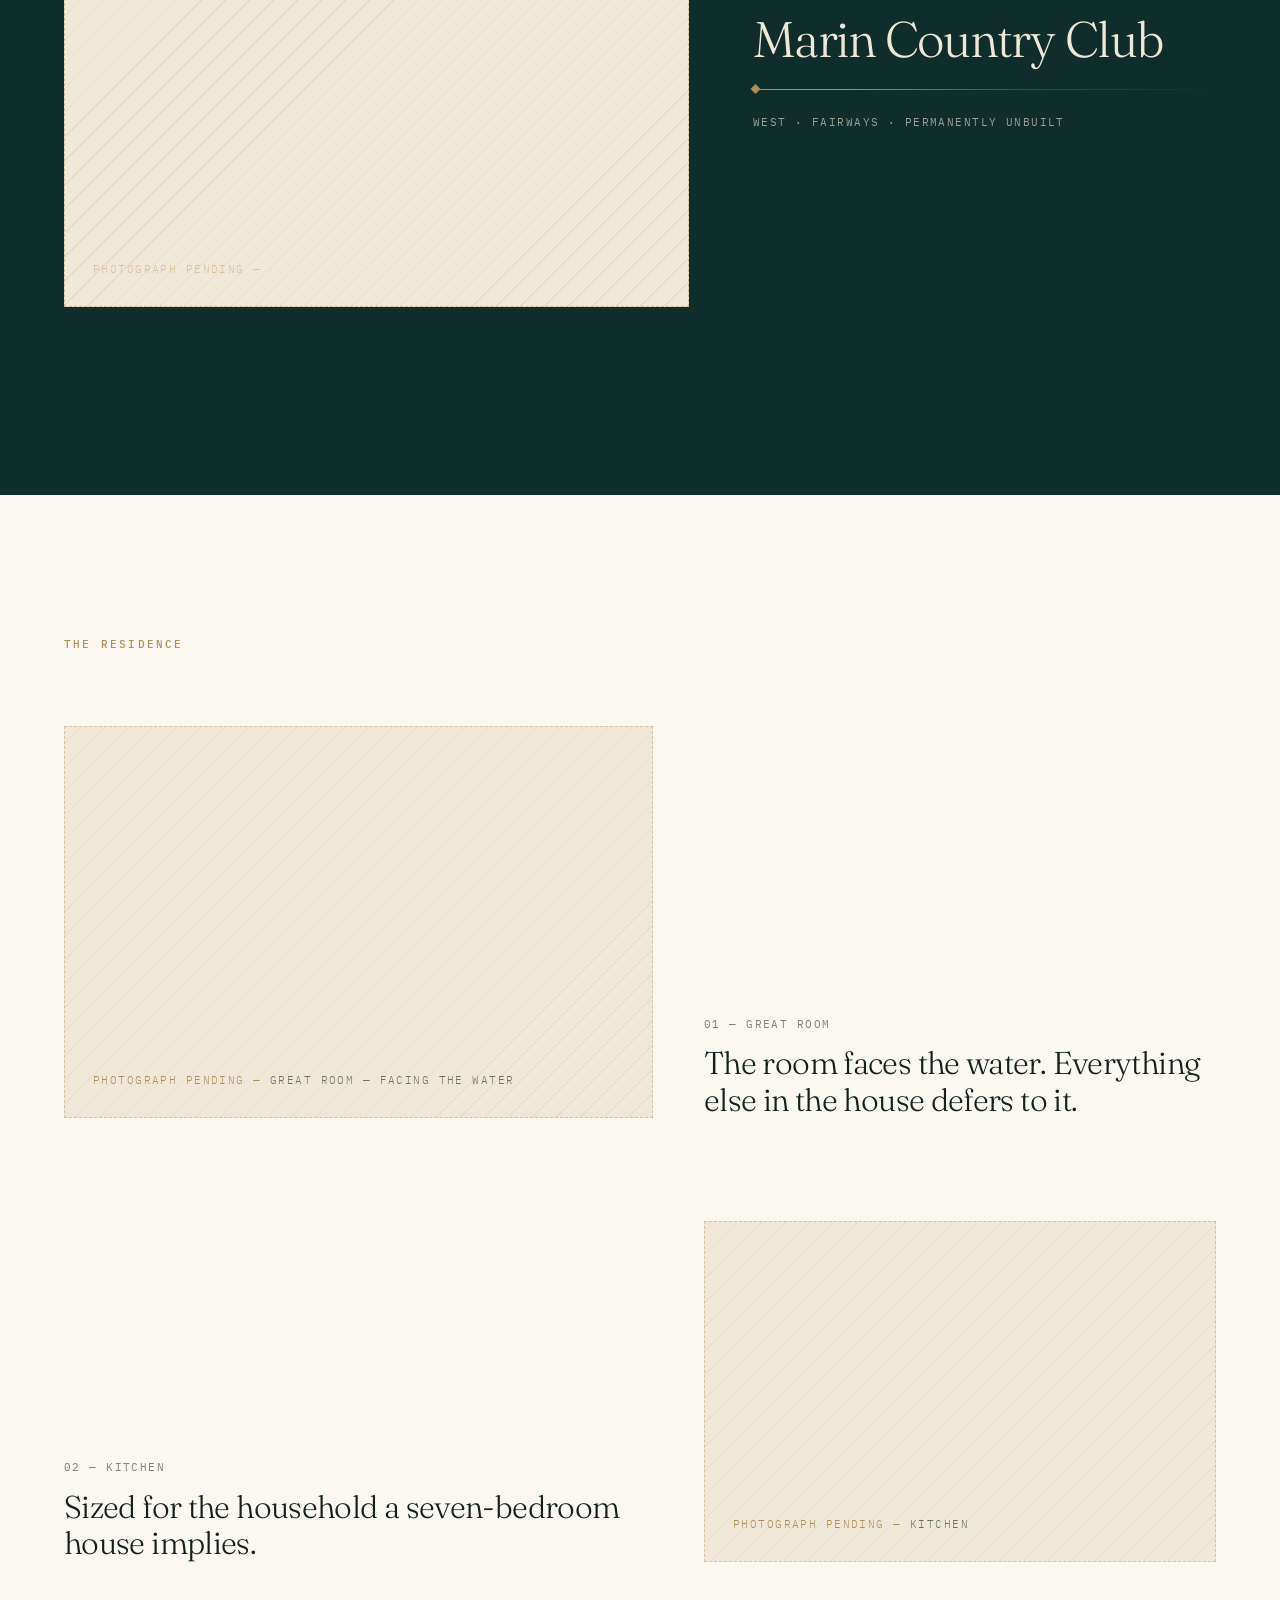
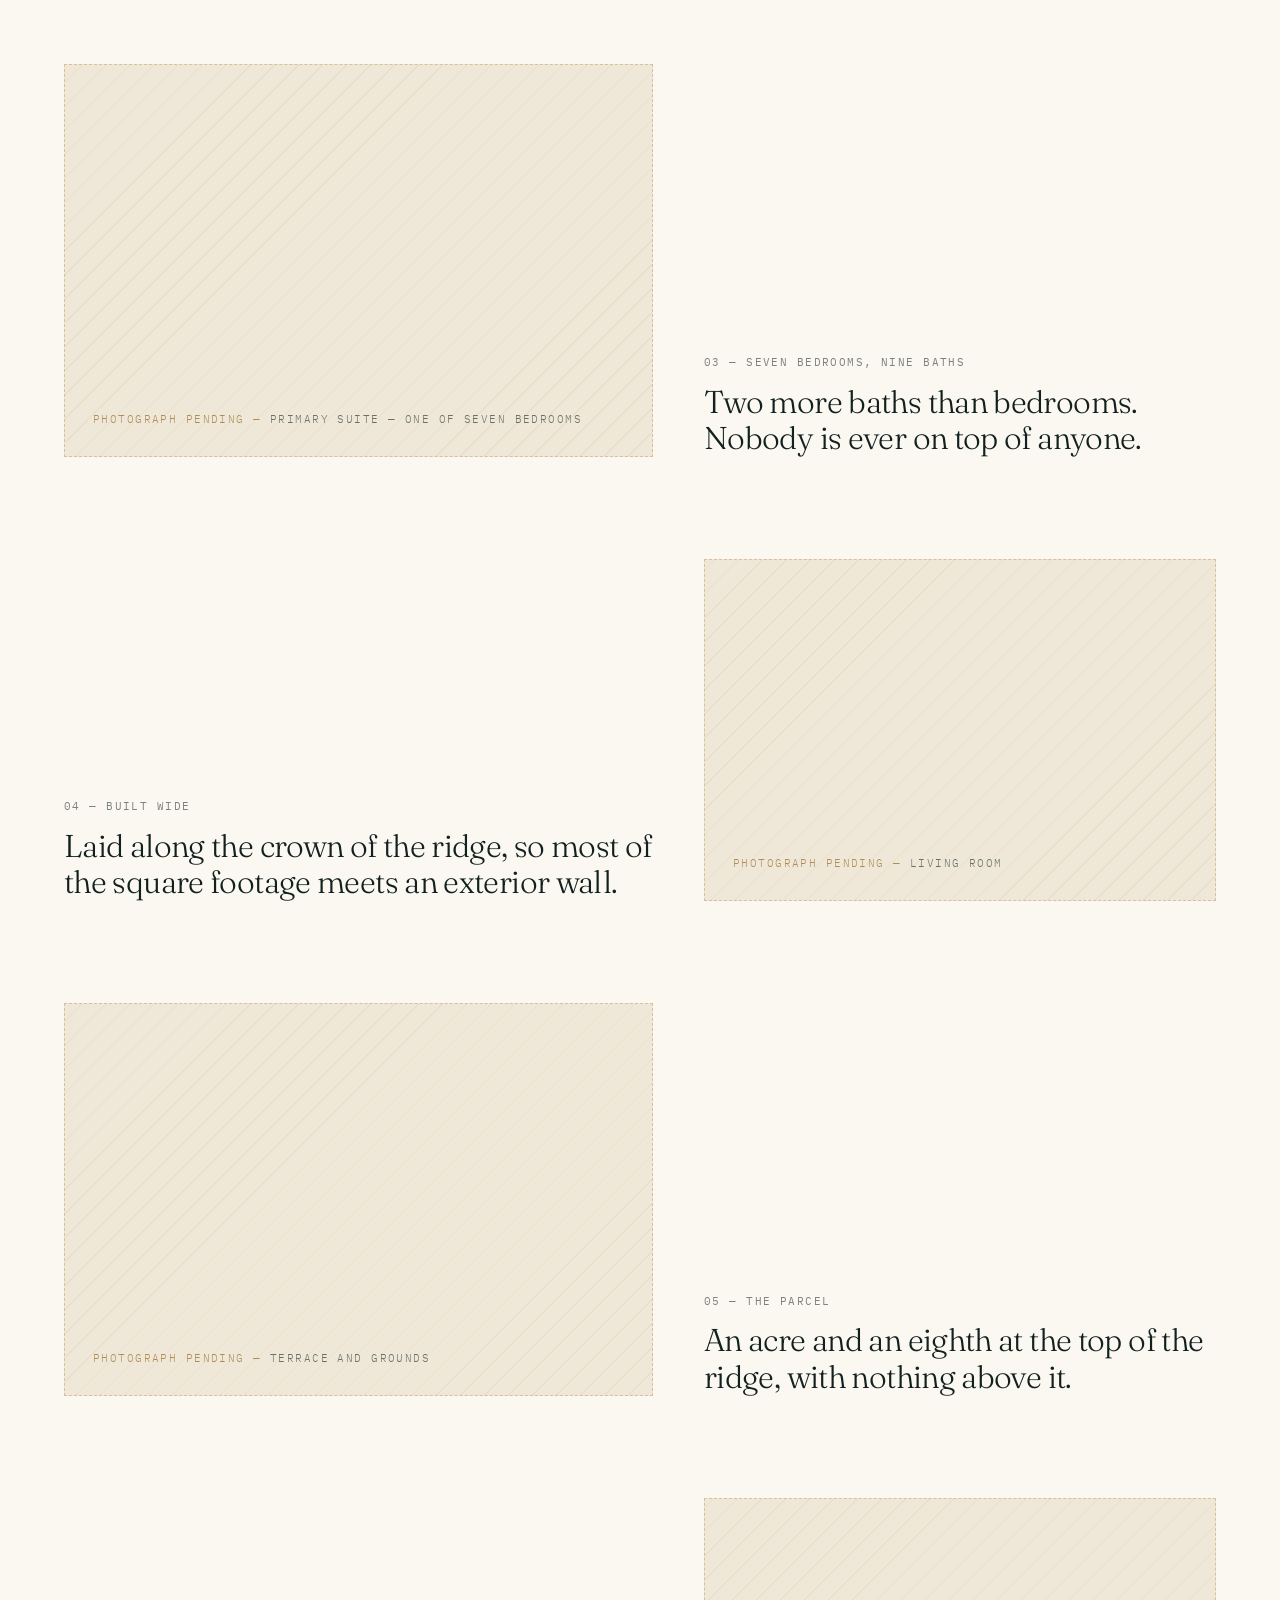
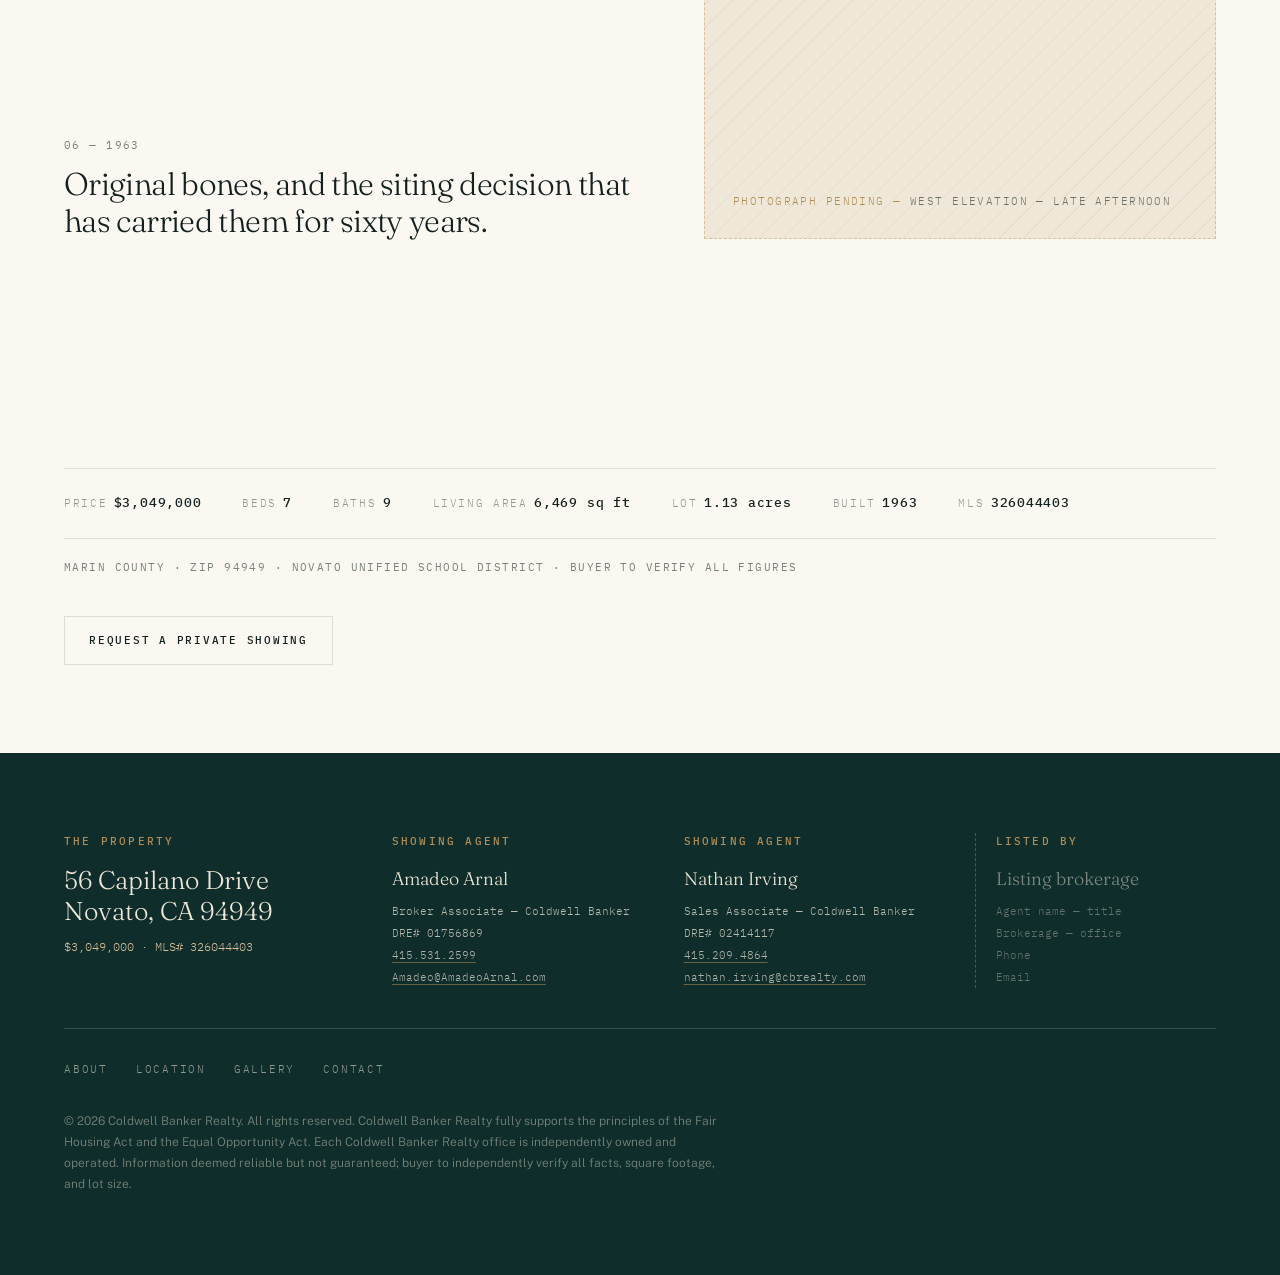
==== commit 6b778247: "Add Amadeo Arnal's DRE number DRE# 01756869, on the Contact card and in the footer on all four pages" ====
--- a/index.html
+++ b/index.html
@@ -257,6 +257,7 @@
         <p class="foot__who">Amadeo Arnal</p>
         <p class="foot__line">
           Broker Associate &mdash; Coldwell Banker<br>
+          DRE# 01756869<br>
           <a href="tel:+14155312599">415.531.2599</a><br>
           <a href="mailto:Amadeo@AmadeoArnal.com?subject=56%20Capilano%20Drive%20-%20Private%20Showing%20Request">Amadeo@AmadeoArnal.com</a>
         </p>
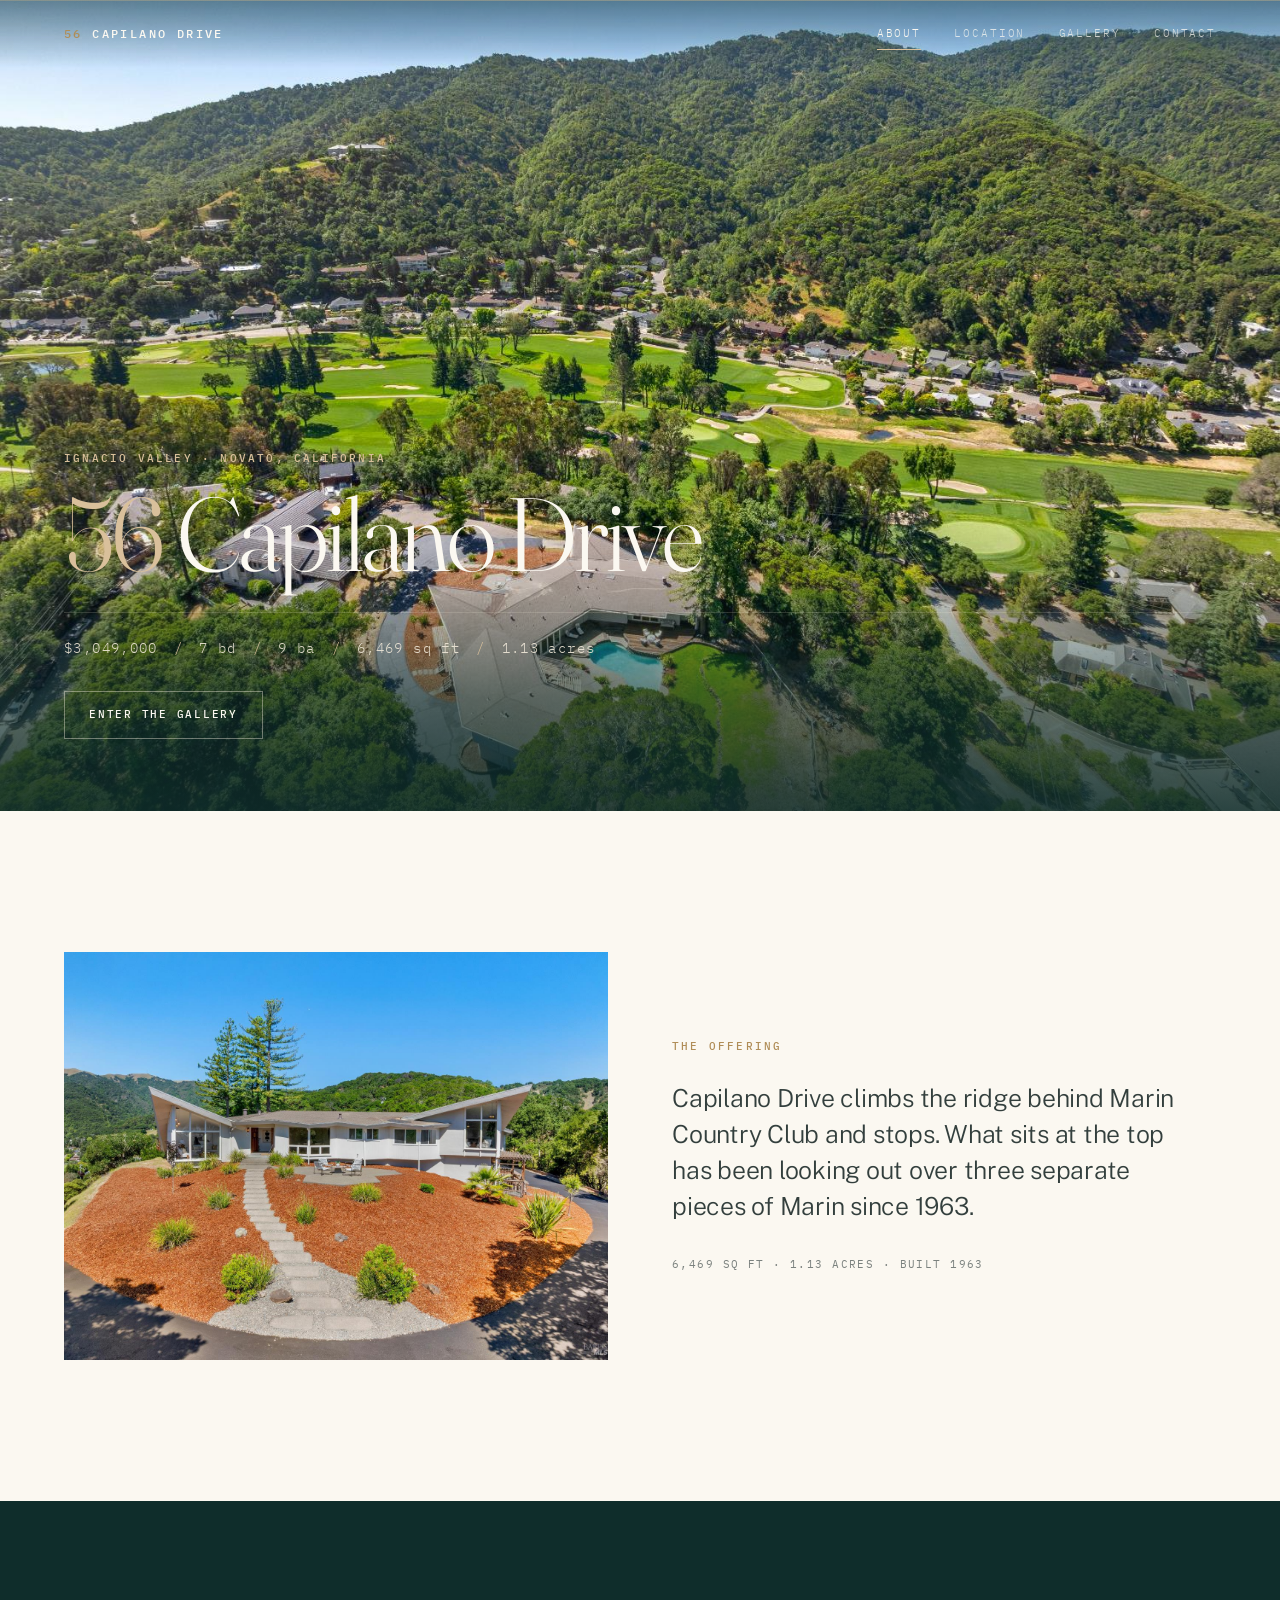
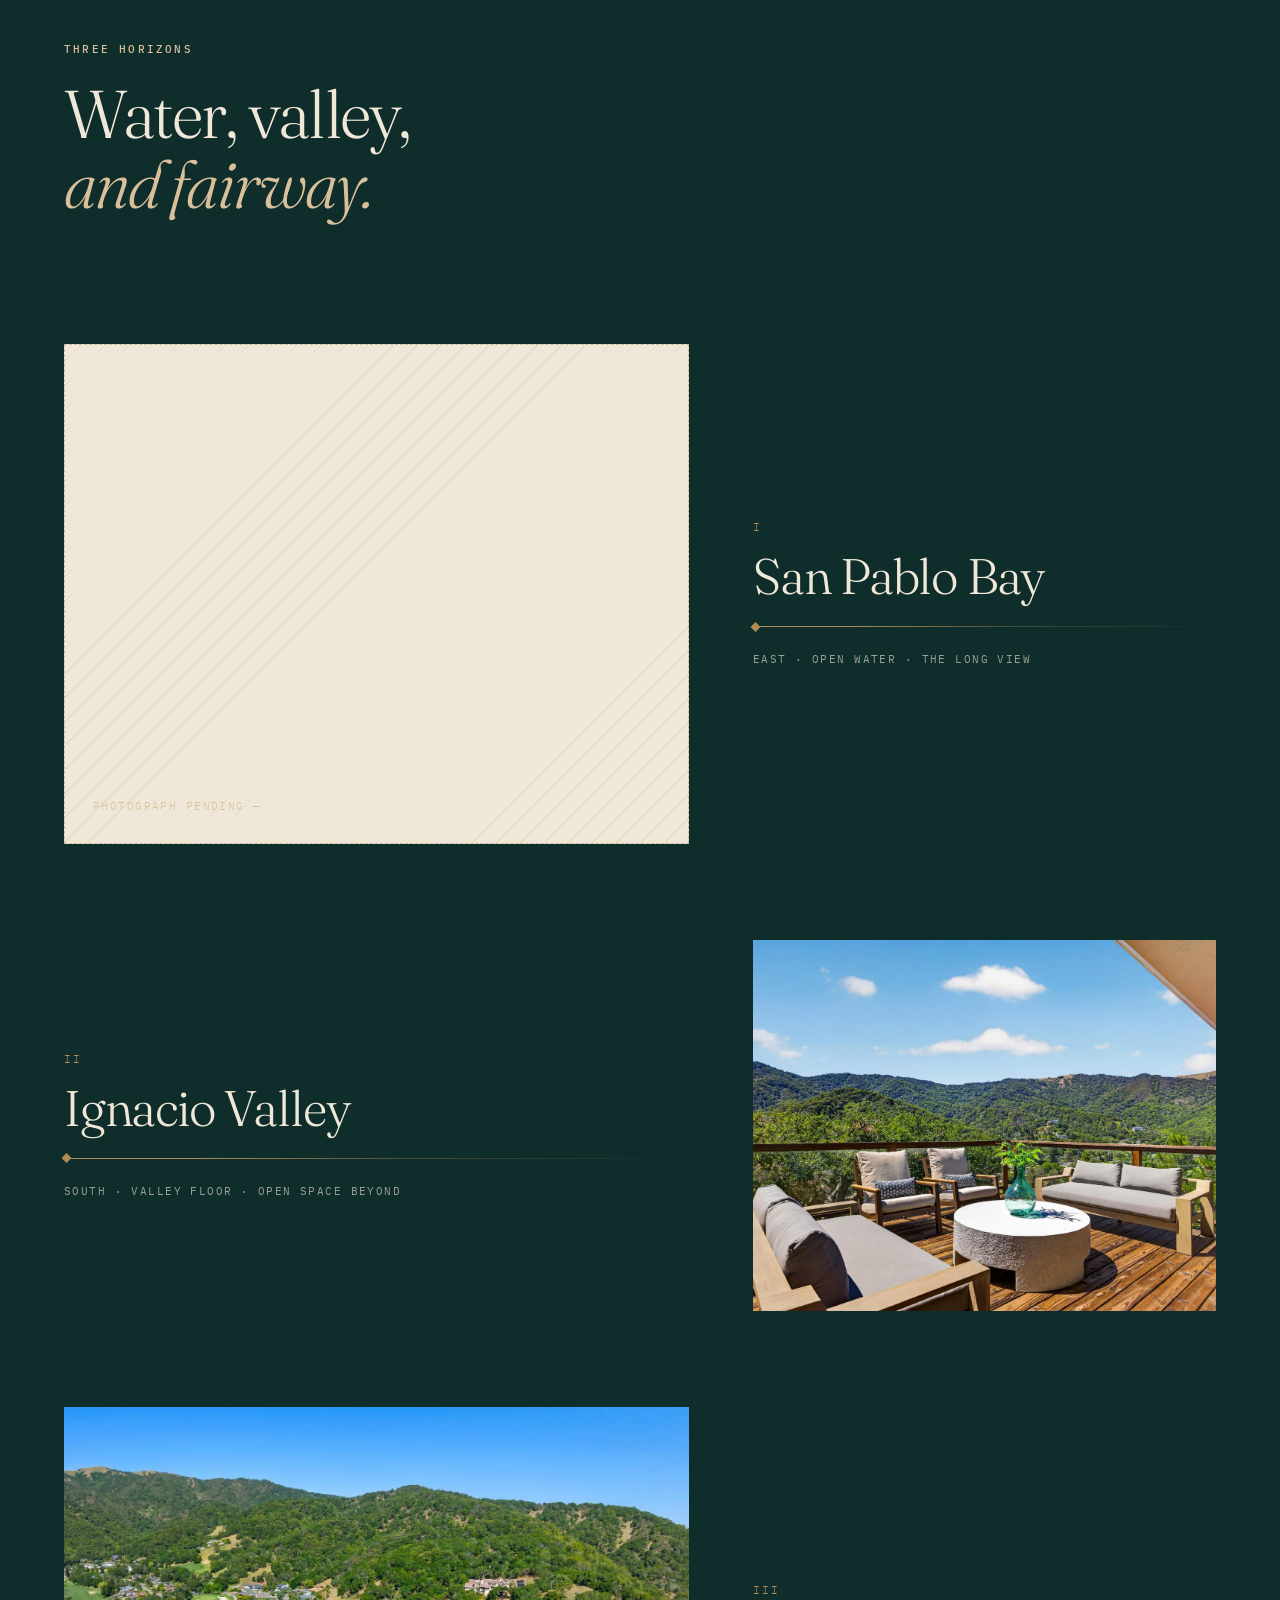
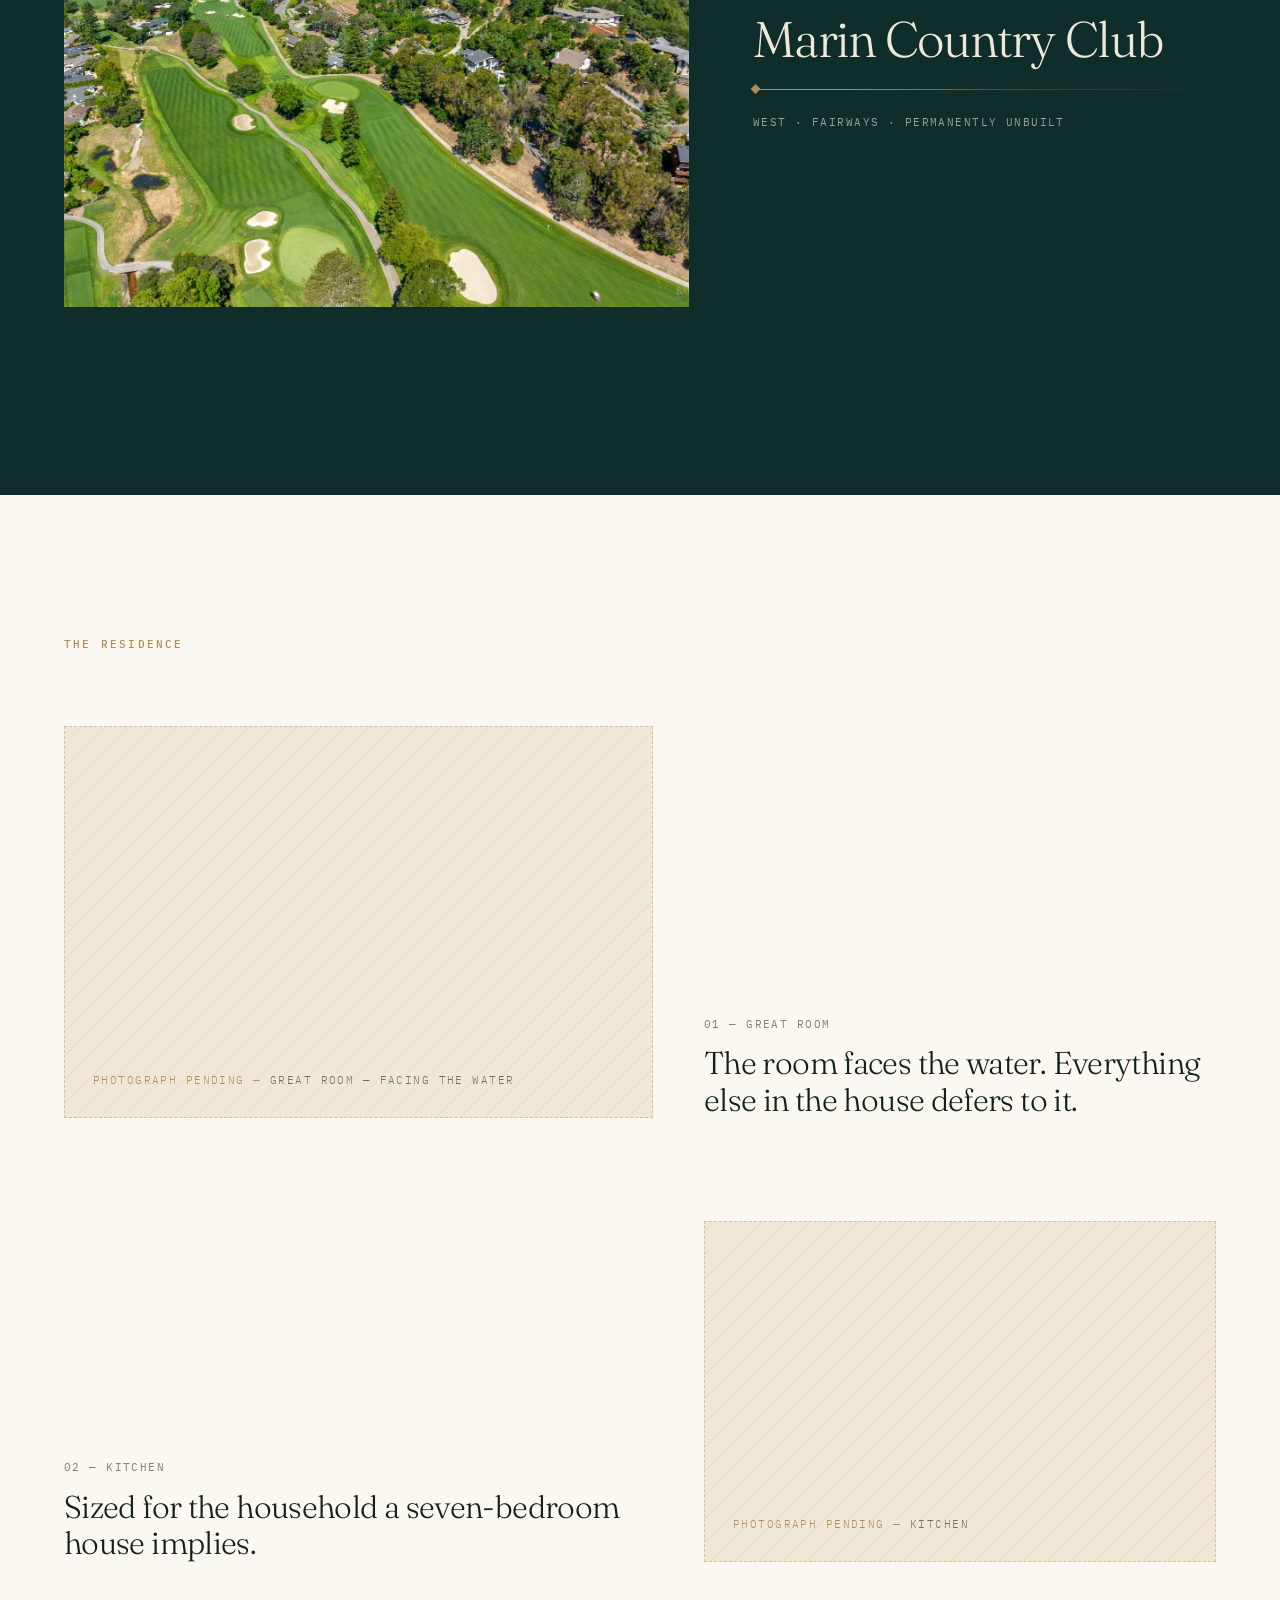
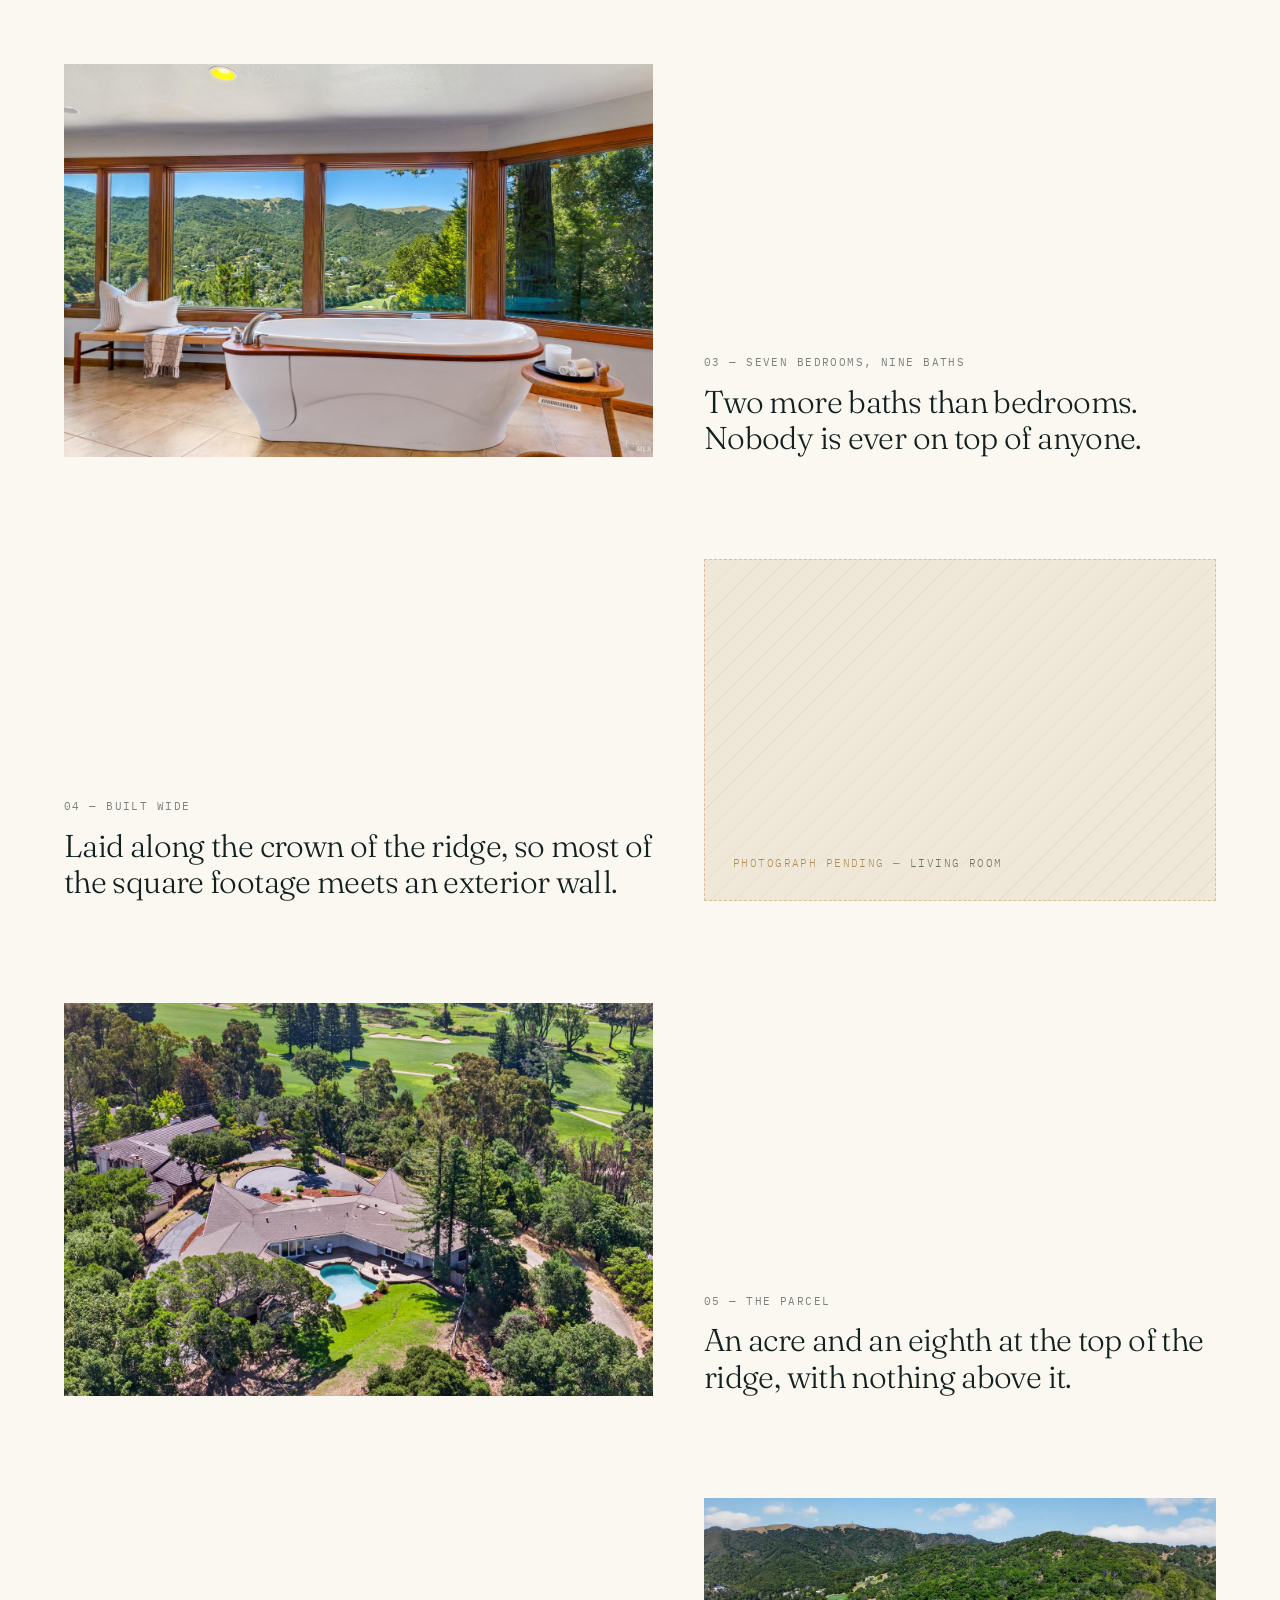
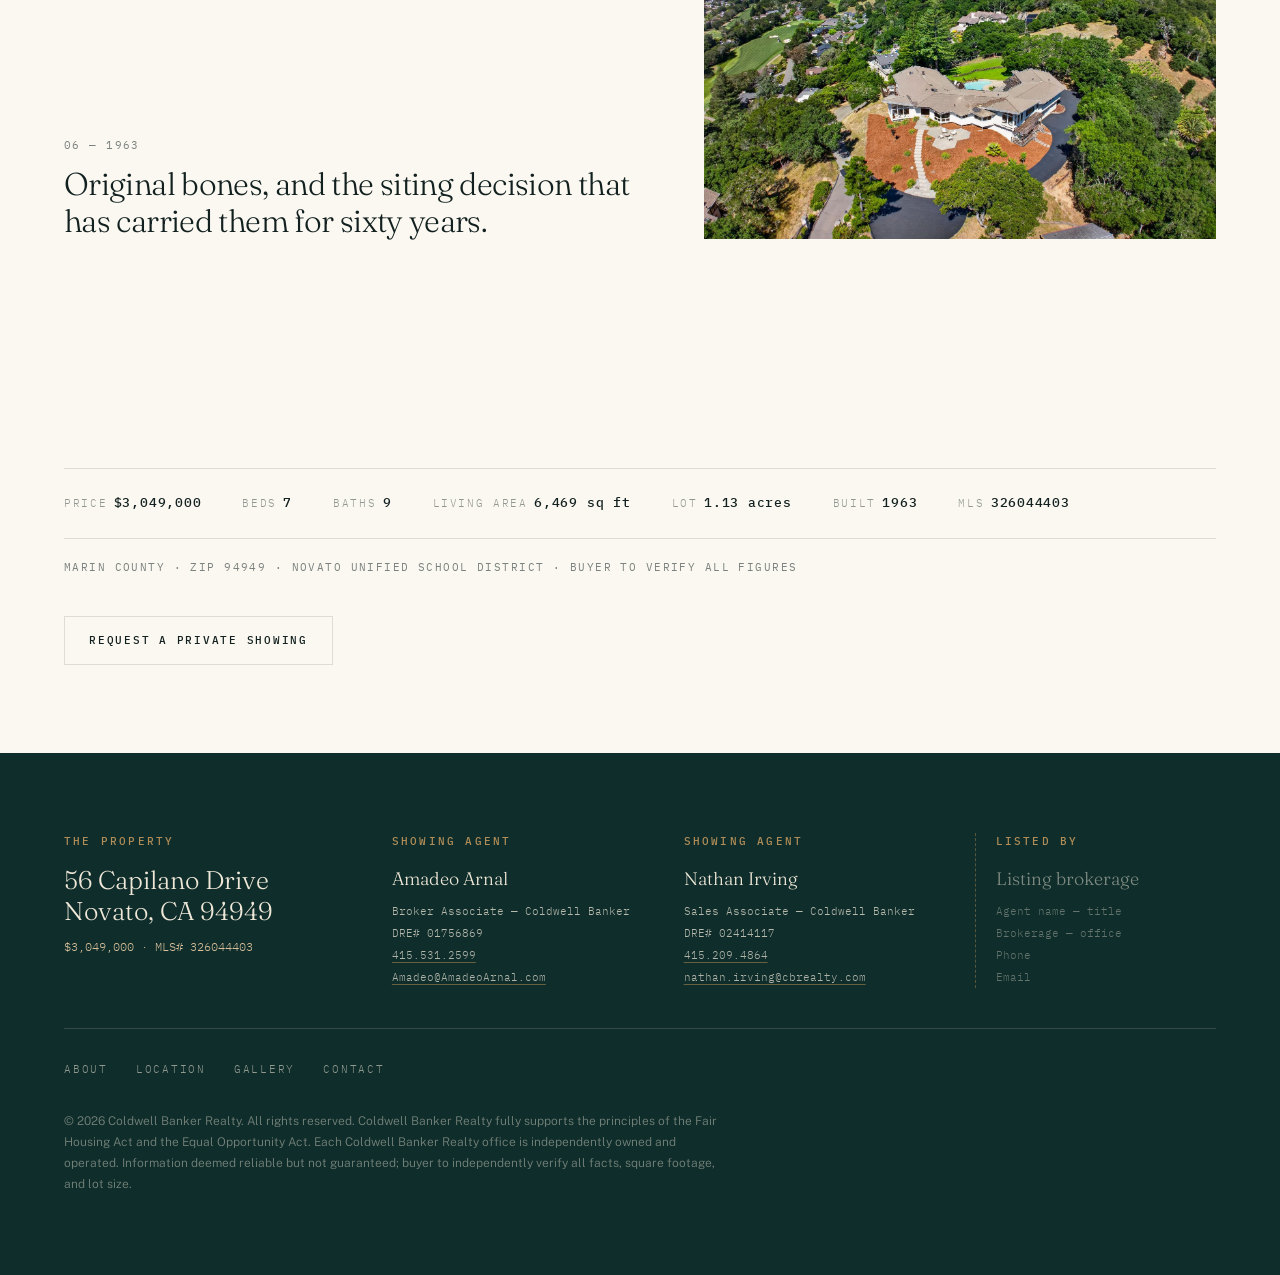
==== commit a5288542: "Add listing photography and wire it into the site's image slots Drops the eight supplied photographs" ====
--- a/index.html
+++ b/index.html
@@ -44,8 +44,8 @@
   <header class="hero">
     <div class="hero__media">
       <img src="images/hero-aerial.jpg"
-           alt="Aerial view of 56 Capilano Drive on its hilltop parcel, with the fairways of Marin Country Club below and San Pablo Bay in the distance."
-           data-label="Aerial — the ridge, the club below, the bay beyond"
+           alt="Aerial view of 56 Capilano Drive on its wooded hilltop parcel, with the fairways of Marin Country Club below and the ridge line beyond."
+           data-label="Aerial — the ridge, the club below, the hills beyond"
            fetchpriority="high">
     </div>
     <div class="hero__scrim"></div>
@@ -69,7 +69,7 @@
     <div class="pair">
       <div class="media pair__media rise">
         <img src="images/exterior-01.jpg"
-             alt="The residence at 56 Capilano Drive seen on the approach from the street."
+             alt="The front elevation of the 1963 residence, its butterfly rooflines rising above the entry court and stepped stone path."
              data-label="Exterior — approach from Capilano Drive"
              loading="lazy">
       </div>
@@ -107,8 +107,8 @@
         <article class="horizon">
           <div class="media horizon__media">
             <img src="images/view-valley.jpg"
-                 alt="The view south from the ridge over the floor of Ignacio Valley."
-                 data-label="Ignacio Valley — south, the valley floor"
+                 alt="The view out from the terrace at 56 Capilano Drive, over the treetops to the open hills across the valley."
+                 data-label="Ignacio Valley — south, from the terrace"
                  loading="lazy">
           </div>
           <div>
@@ -122,7 +122,7 @@
         <article class="horizon">
           <div class="media horizon__media">
             <img src="images/view-fairway.jpg"
-                 alt="The view west from the property over the fairways of Marin Country Club."
+                 alt="The fairways, greens and bunkers of Marin Country Club seen from above, with the wooded hillside rising behind them."
                  data-label="Marin Country Club — west, the fairways"
                  loading="lazy">
           </div>
@@ -172,9 +172,9 @@
 
       <article class="beat rise">
         <div class="media beat__media">
-          <img src="images/interior-primary-suite.jpg"
-               alt="The primary suite, one of seven bedrooms."
-               data-label="Primary suite — one of seven bedrooms"
+          <img src="images/interior-primary-bath.jpg"
+               alt="A freestanding soaking tub in the primary bath, set into a wall of wood-framed windows looking out to the hills."
+               data-label="Primary bath — soaking tub set into the window wall"
                loading="lazy">
         </div>
         <div>
@@ -199,8 +199,8 @@
       <article class="beat rise">
         <div class="media beat__media">
           <img src="images/grounds-01.jpg"
-               alt="The terrace and grounds."
-               data-label="Terrace and grounds"
+               alt="The pool, terrace and lawn behind the residence, with the fairways of Marin Country Club immediately beyond the tree line."
+               data-label="Pool, terrace and lawn — the club beyond"
                loading="lazy">
         </div>
         <div>
@@ -212,8 +212,8 @@
       <article class="beat rise">
         <div class="media beat__media">
           <img src="images/exterior-02.jpg"
-               alt="The west elevation of the residence in late afternoon light."
-               data-label="West elevation — late afternoon"
+               alt="Aerial view of the residence set into the crown of the ridge, with open hills behind and the club grounds below."
+               data-label="The residence on the ridge — from above"
                loading="lazy">
         </div>
         <div>
--- a/styles.css
+++ b/styles.css
@@ -714,7 +714,9 @@
   width: 100%;
   height: clamp(21rem, 56vh, 34rem);
   border: 0;
-  filter: saturate(0.7) sepia(0.15) contrast(1.02);
+  /* Only a light desaturation. This map carries the actual address, so tinting
+     it far enough to match the palette would cost label legibility. */
+  filter: saturate(0.88);
 }
 
 .map__bar {
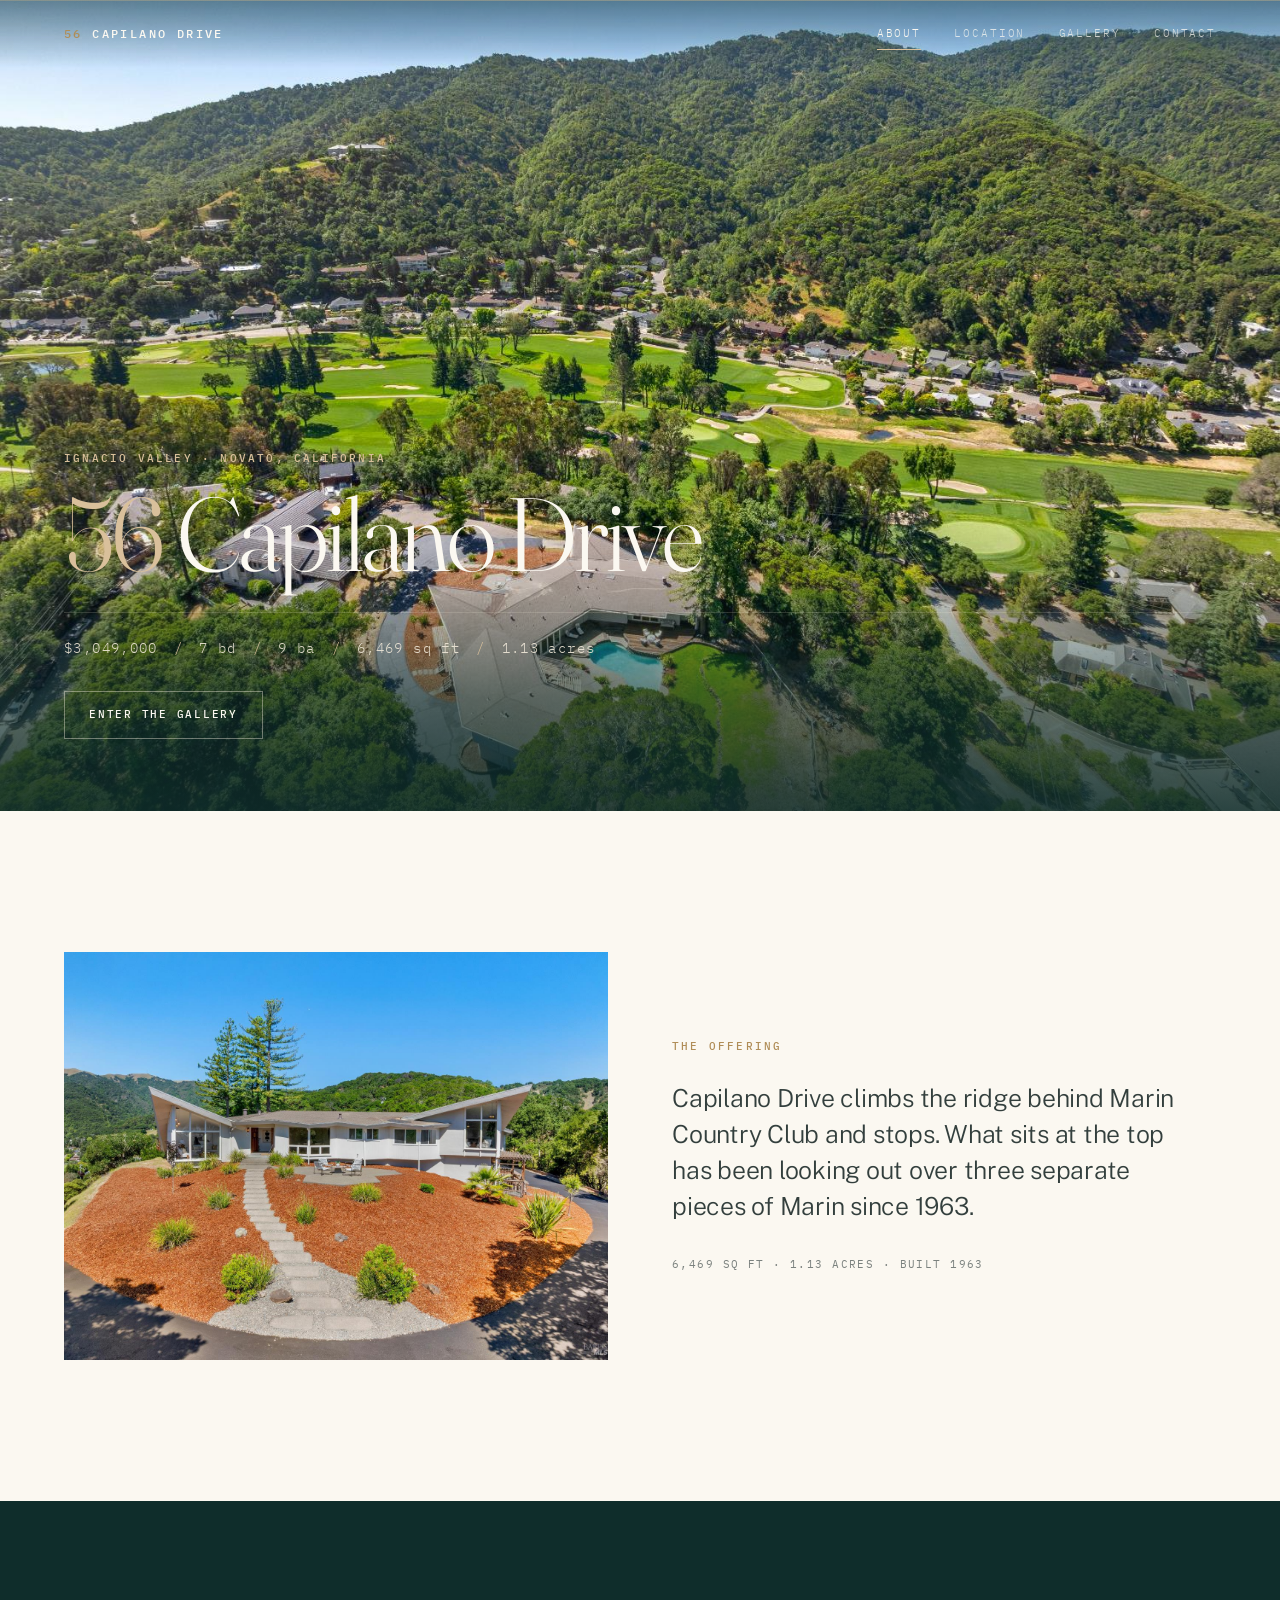
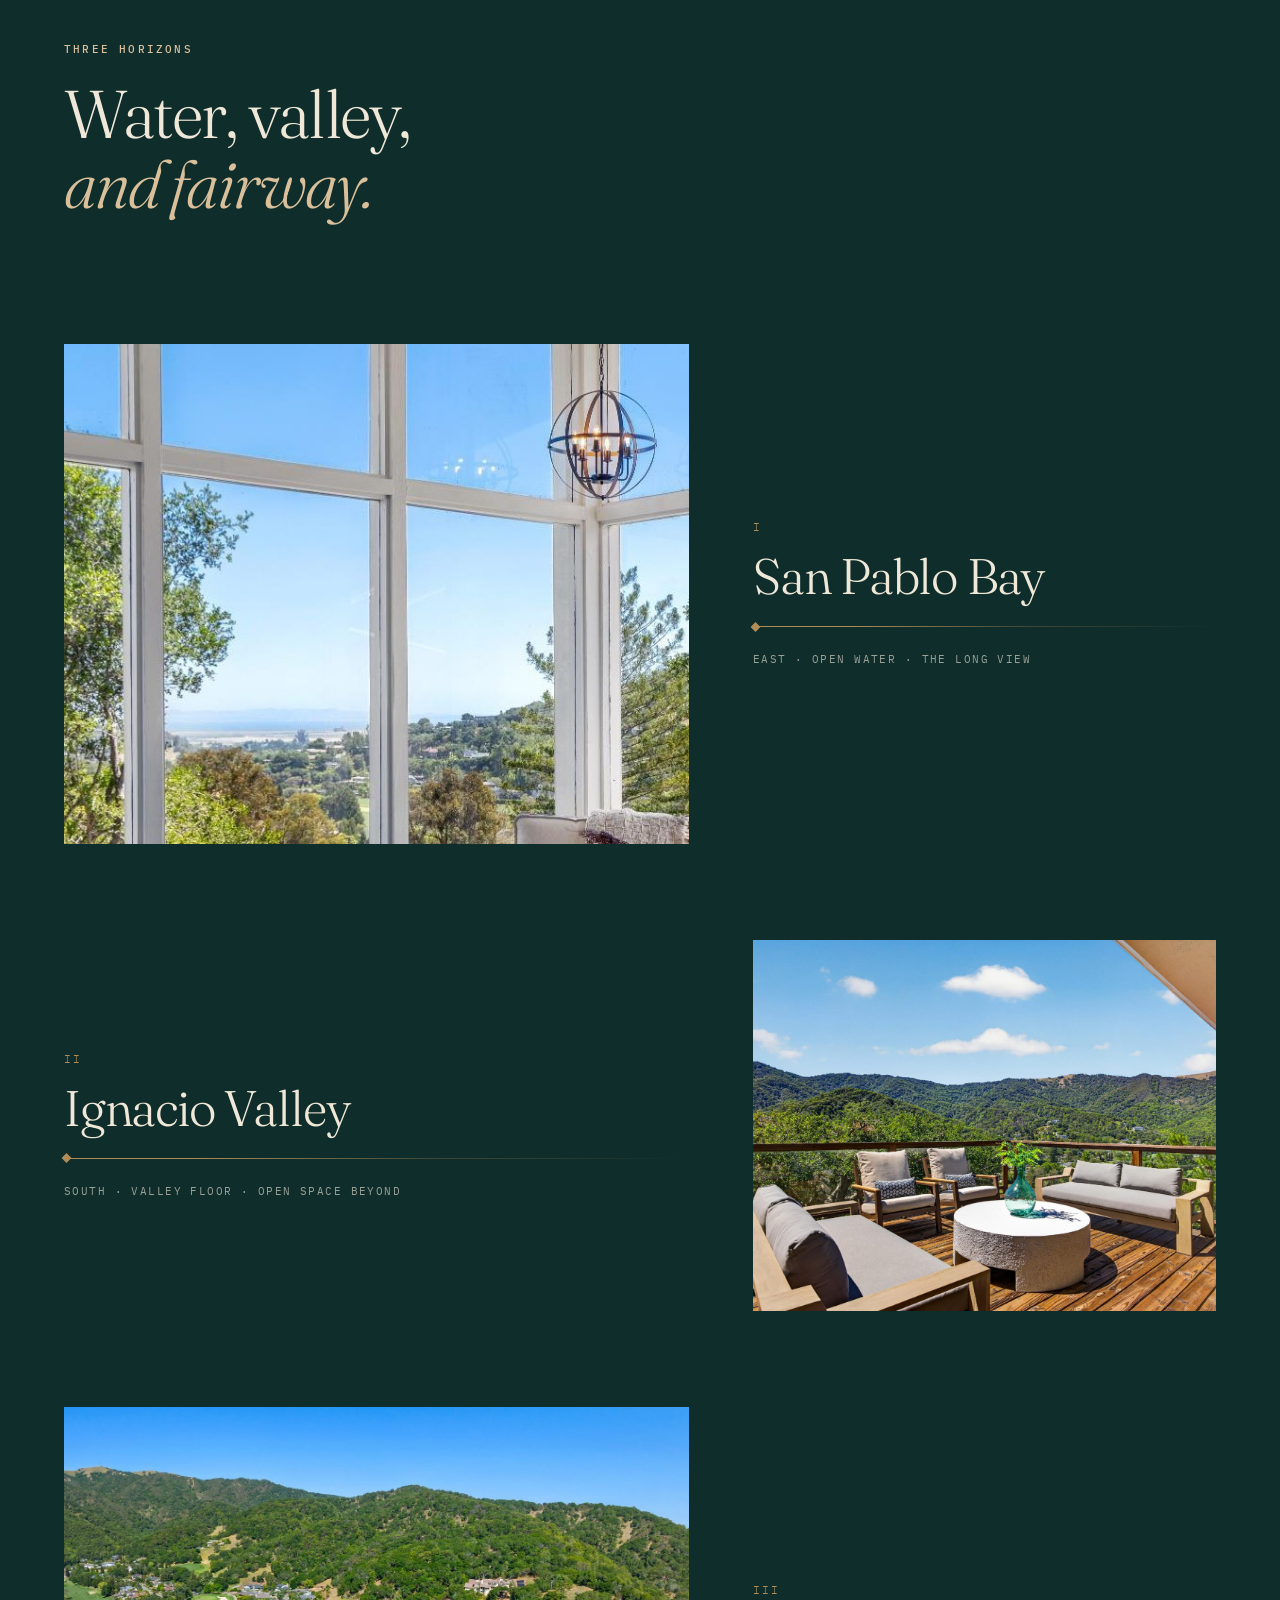
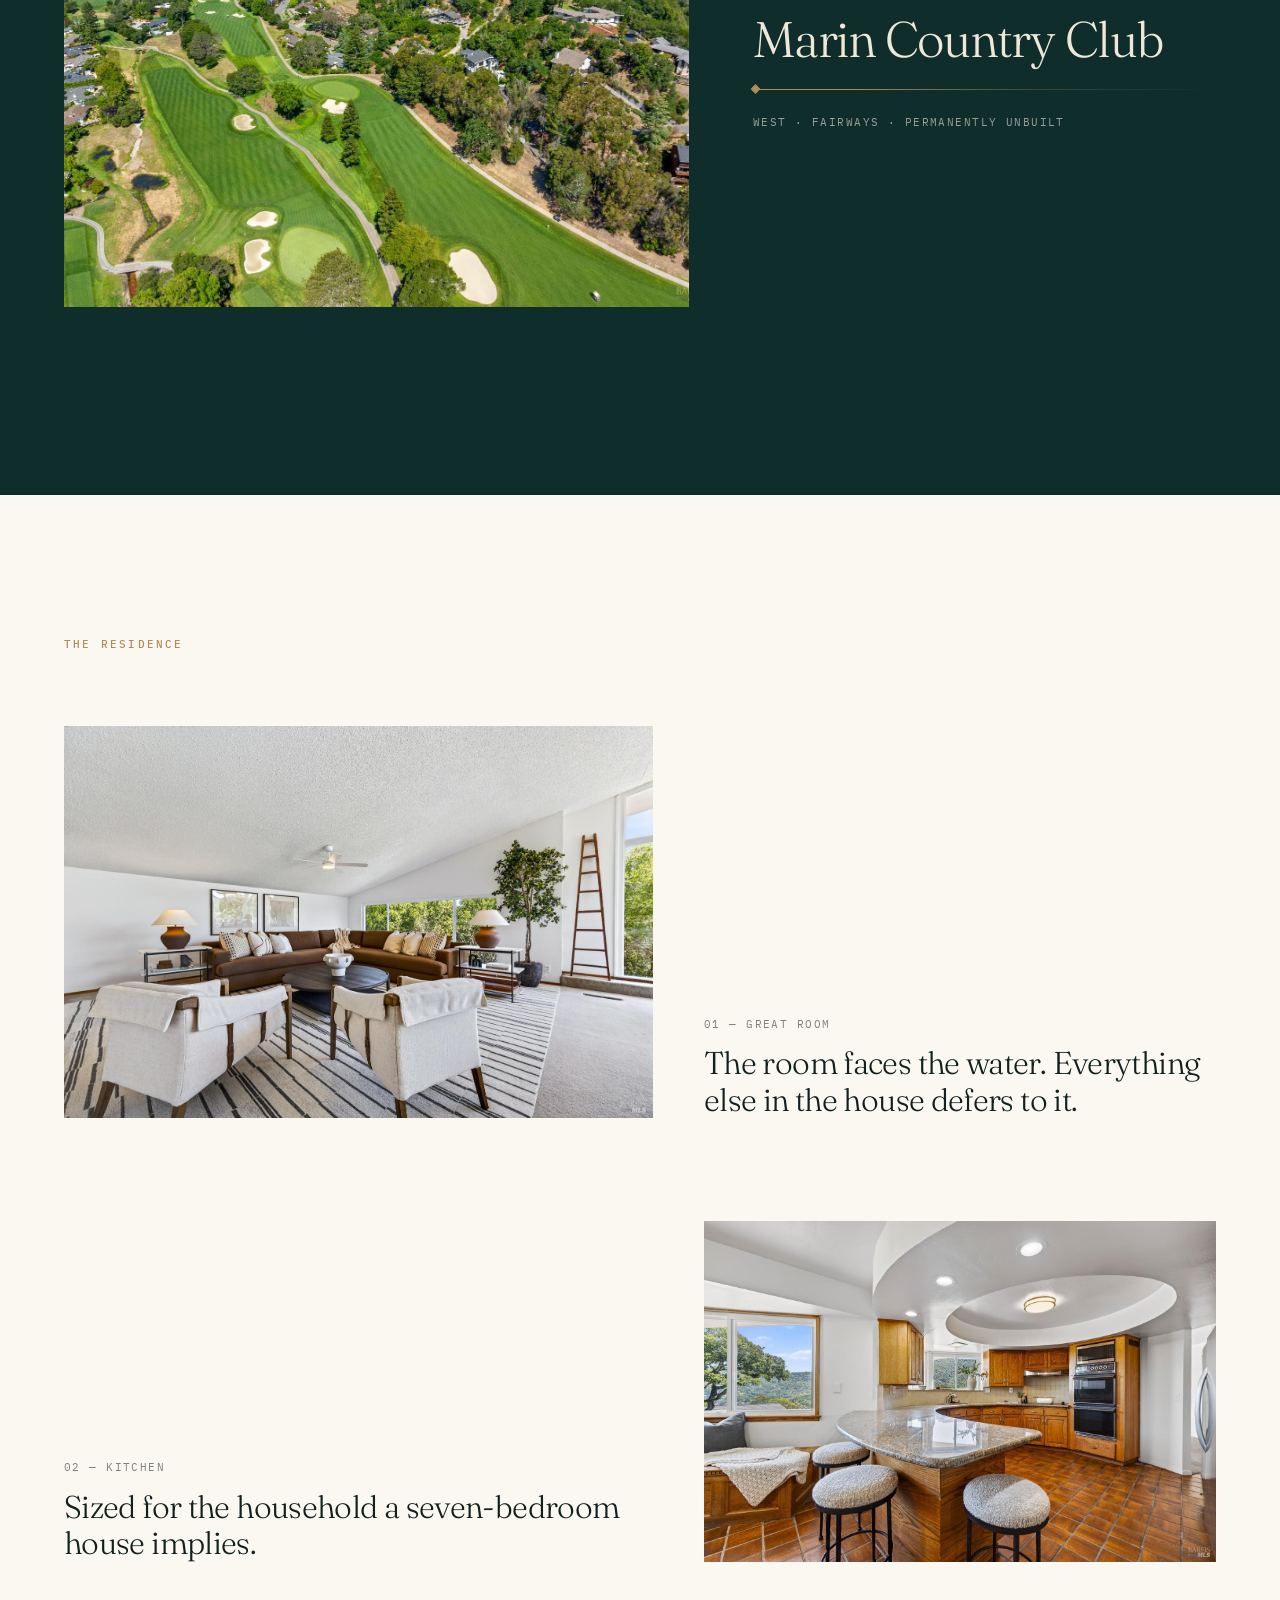
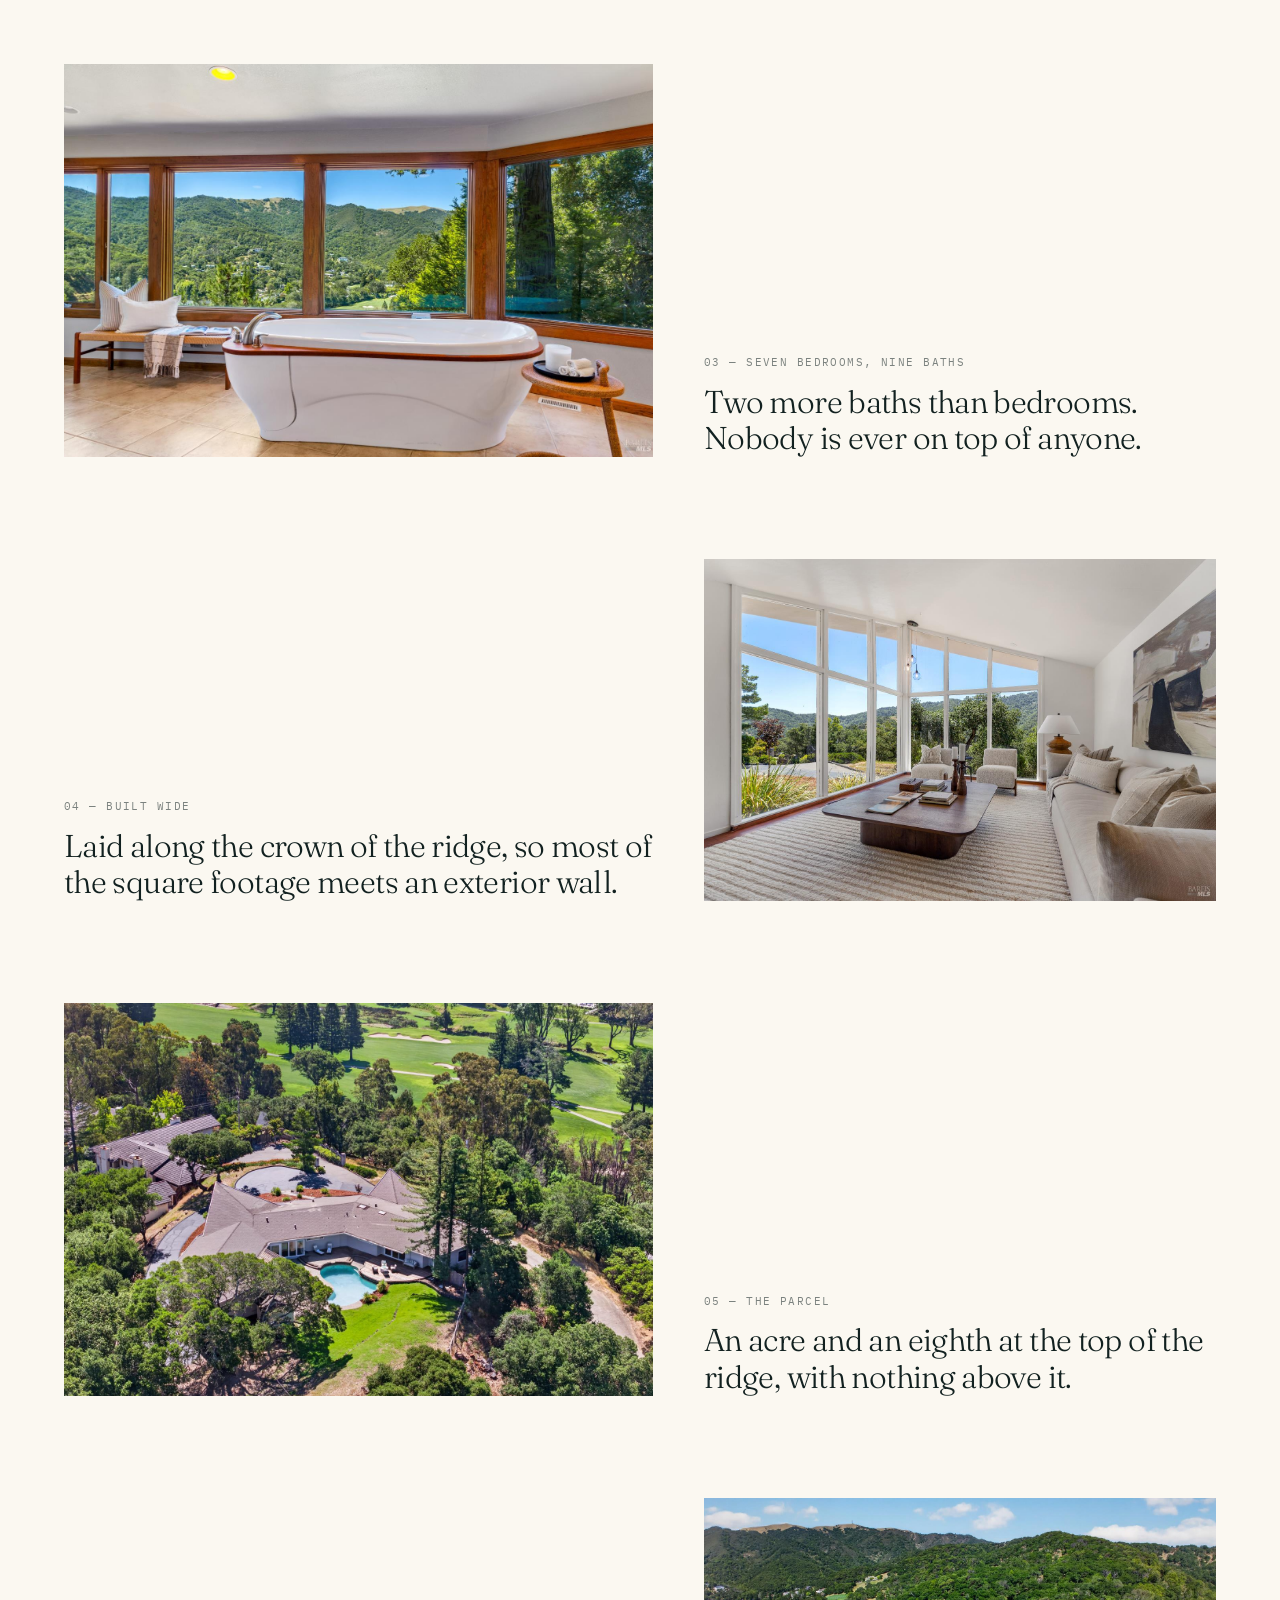
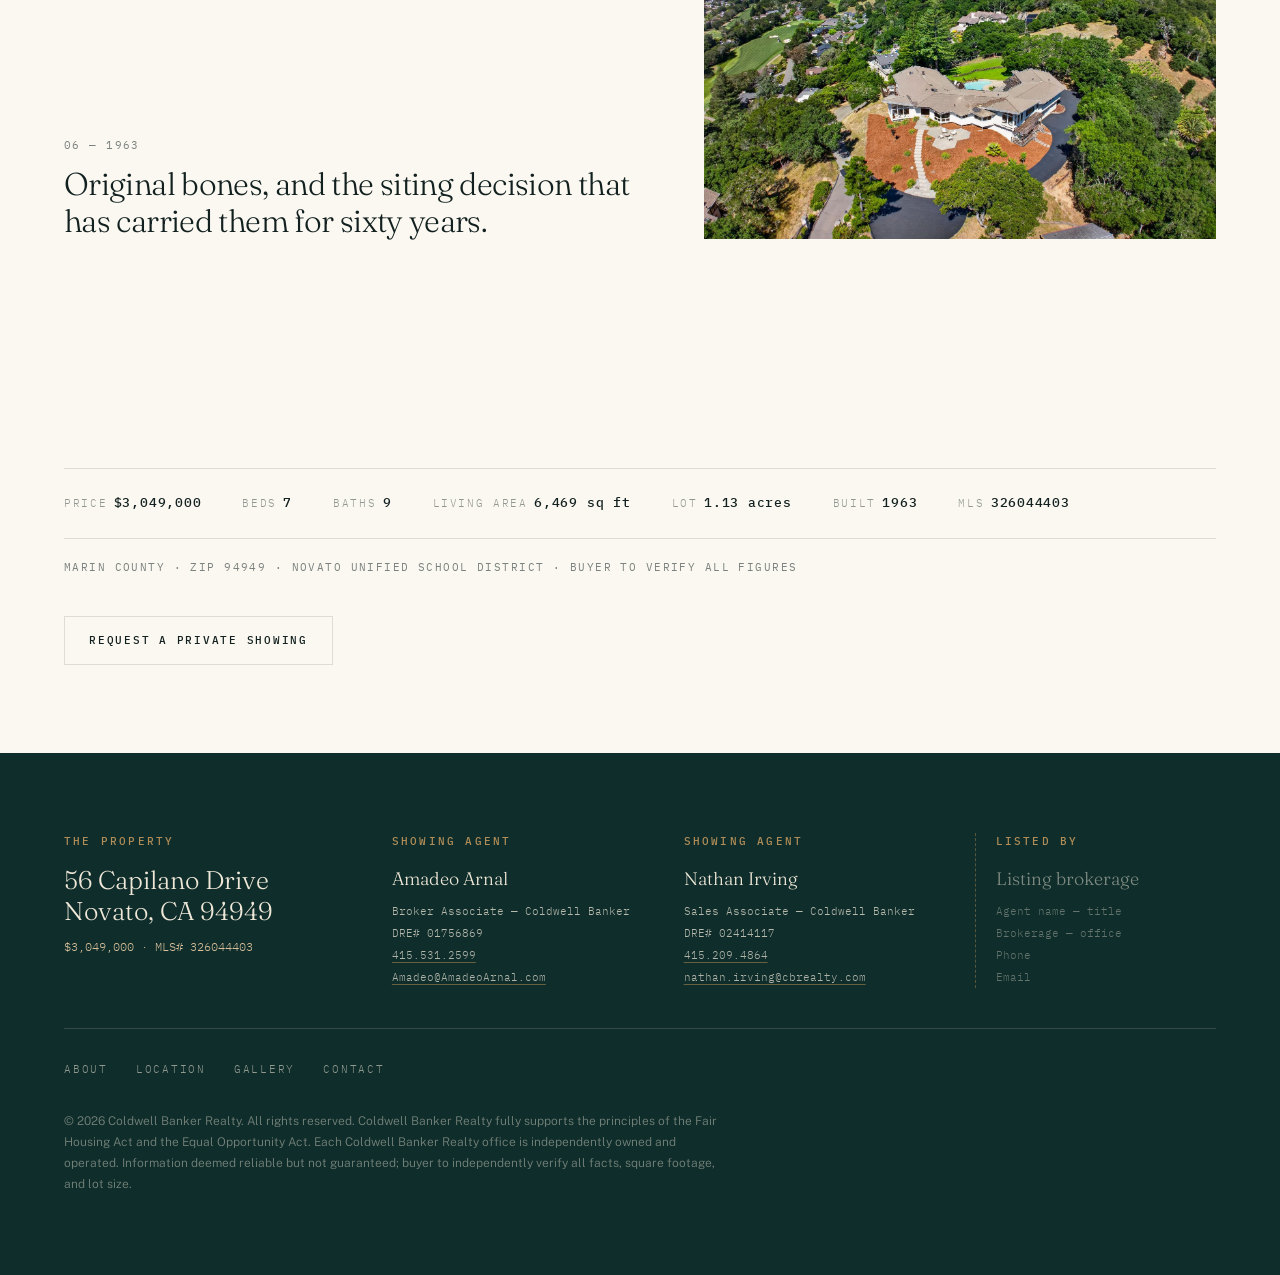
==== commit be939cd0: "Fill the last four photo slots and add the window room Adds the four supplied interiors, which close" ====
--- a/index.html
+++ b/index.html
@@ -92,8 +92,8 @@
         <article class="horizon">
           <div class="media horizon__media">
             <img src="images/view-bay.jpg"
-                 alt="The view east from 56 Capilano Drive across open water to San Pablo Bay."
-                 data-label="San Pablo Bay — east, open water"
+                 alt="Looking out through the corner window wall to a flat band of open water — San Pablo Bay — on the far horizon, with the valley and treetops below it."
+                 data-label="San Pablo Bay — east, through the window wall"
                  loading="lazy">
           </div>
           <div>
@@ -147,8 +147,8 @@
       <article class="beat rise">
         <div class="media beat__media">
           <img src="images/interior-great-room.jpg"
-               alt="The great room, oriented toward the water view."
-               data-label="Great room — facing the water"
+               alt="The great room, with a vaulted ceiling, sectional seating and a broad window onto the oaks."
+               data-label="Great room — under the vault"
                loading="lazy">
         </div>
         <div>
@@ -160,8 +160,8 @@
       <article class="beat rise">
         <div class="media beat__media">
           <img src="images/interior-kitchen.jpg"
-               alt="The kitchen at 56 Capilano Drive."
-               data-label="Kitchen"
+               alt="The kitchen: oak cabinetry, a curved granite peninsula with stools, terracotta tile floor and a cushioned window seat looking into the oaks."
+               data-label="Kitchen — granite peninsula and window seat"
                loading="lazy">
         </div>
         <div>
@@ -186,8 +186,8 @@
       <article class="beat rise">
         <div class="media beat__media">
           <img src="images/interior-living.jpg"
-               alt="The living room."
-               data-label="Living room"
+               alt="The living room, its full-height window wall opening onto the wooded hills across the valley."
+               data-label="Living room — the window wall onto the hills"
                loading="lazy">
         </div>
         <div>
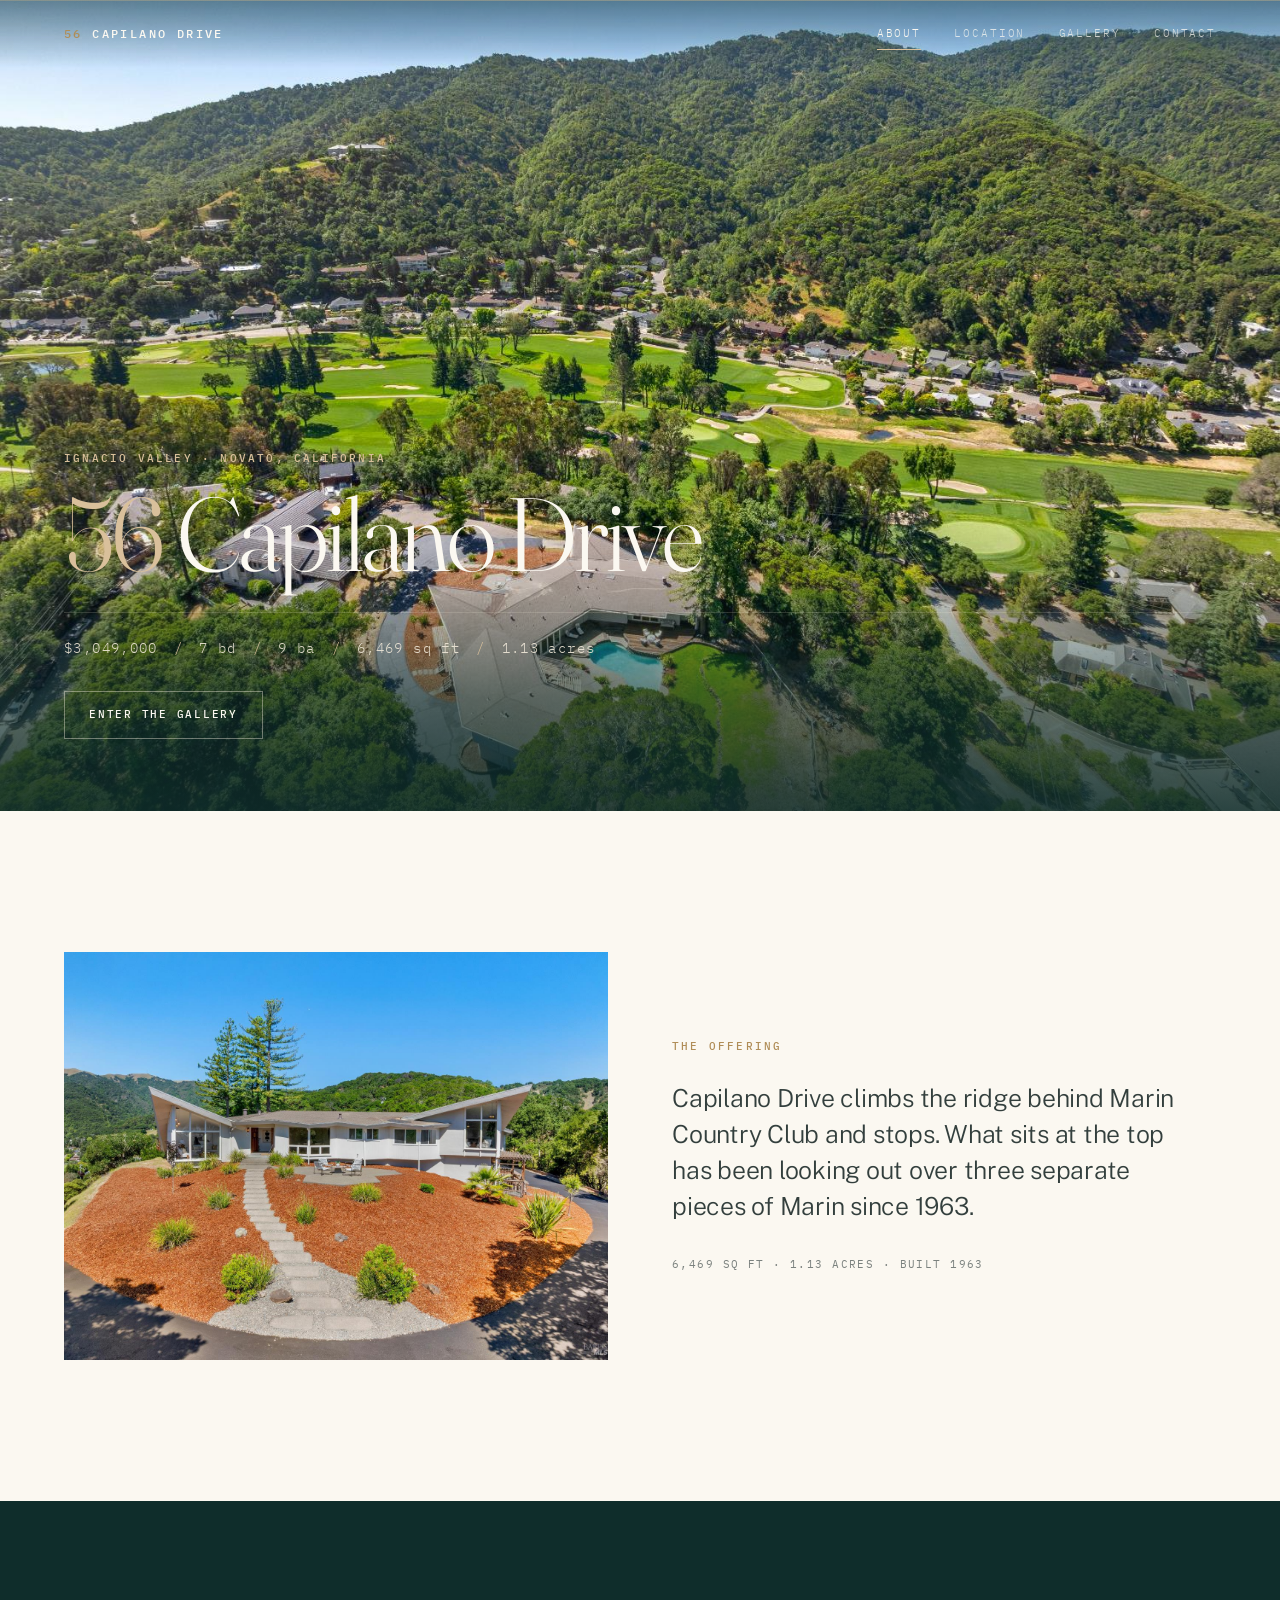
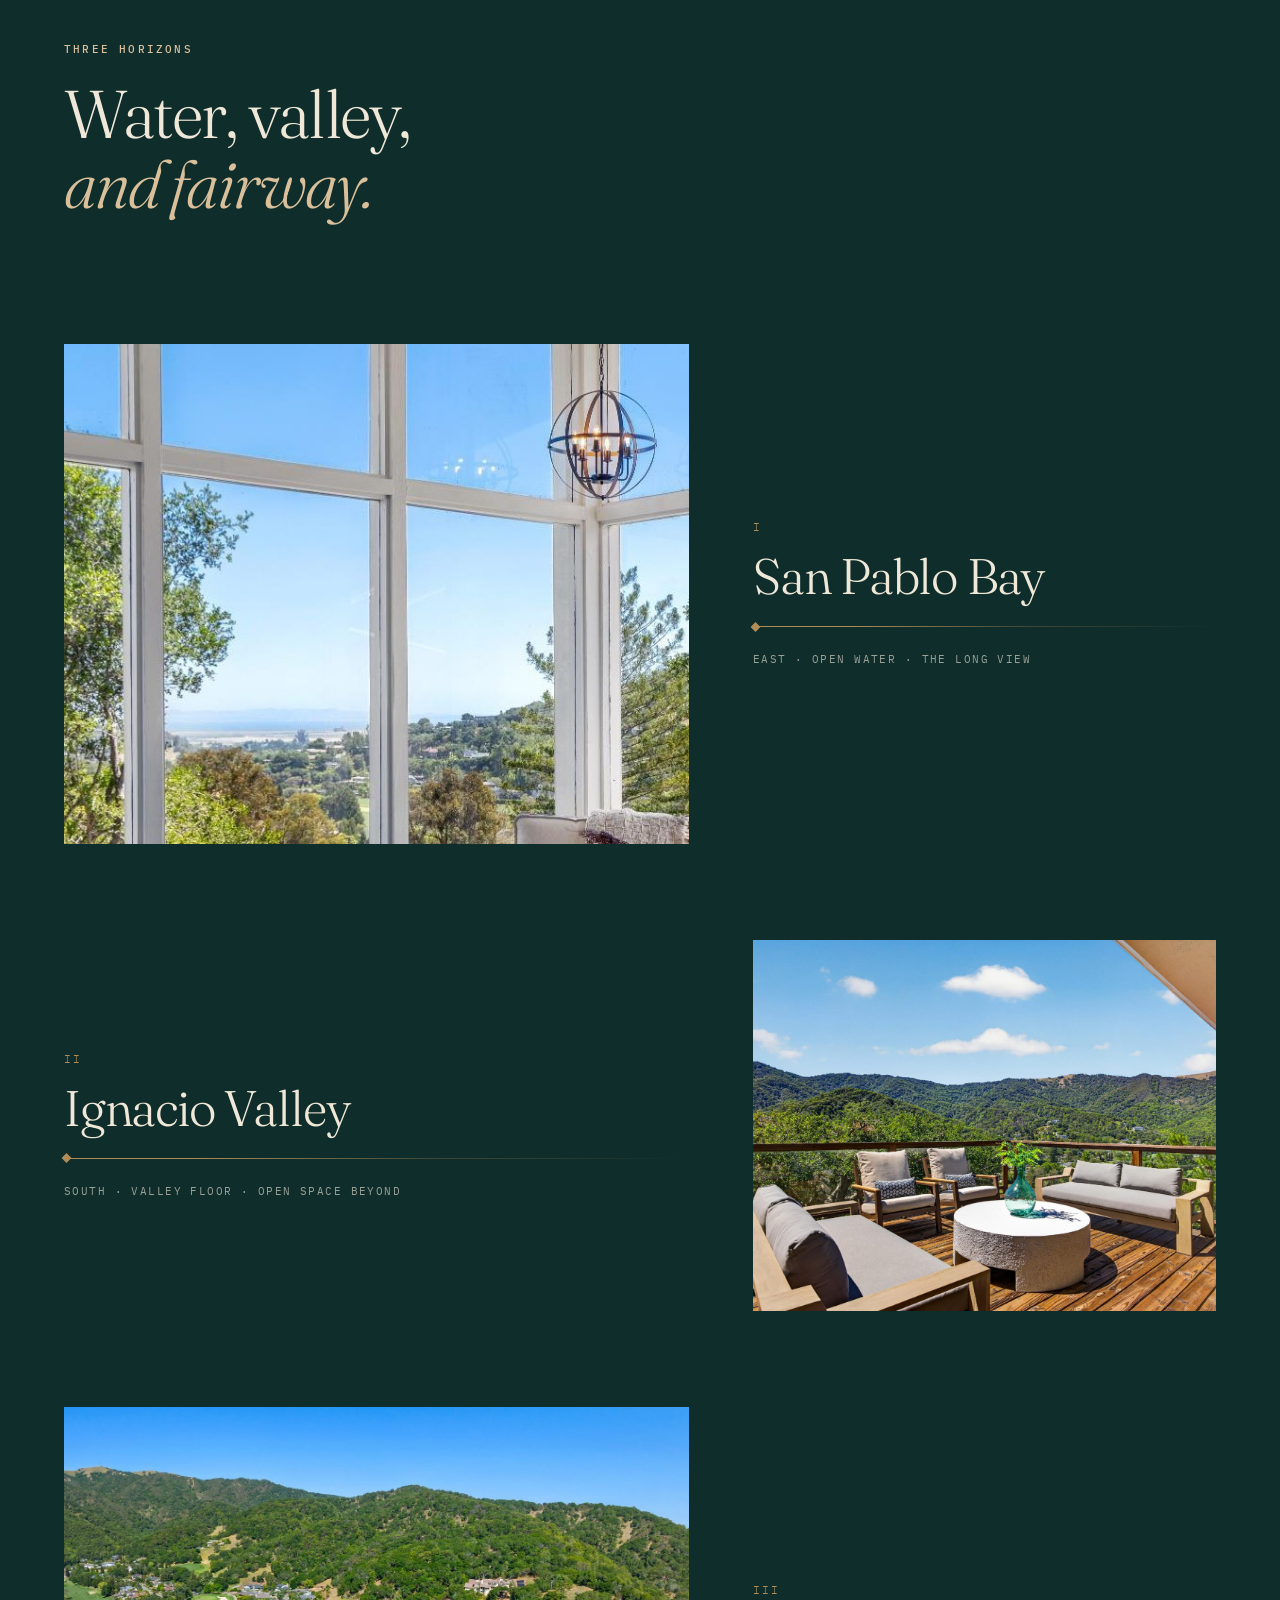
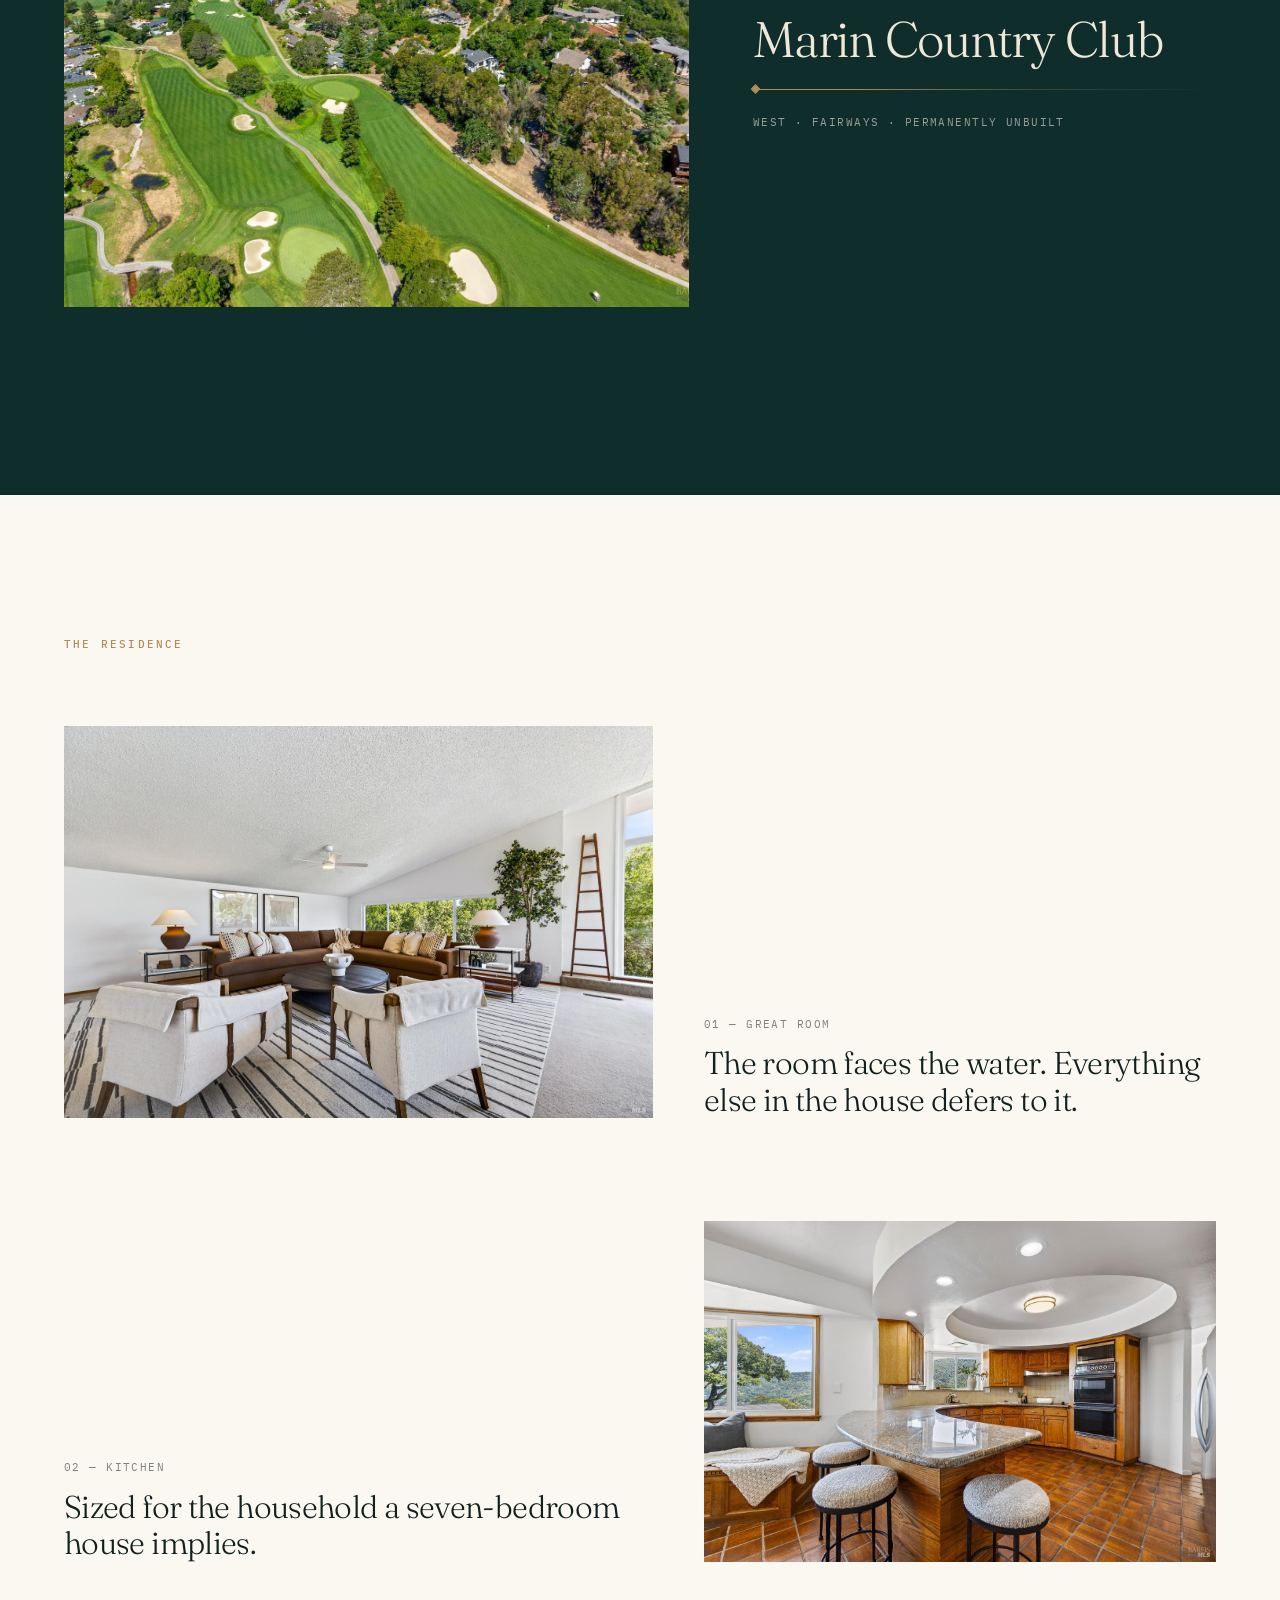
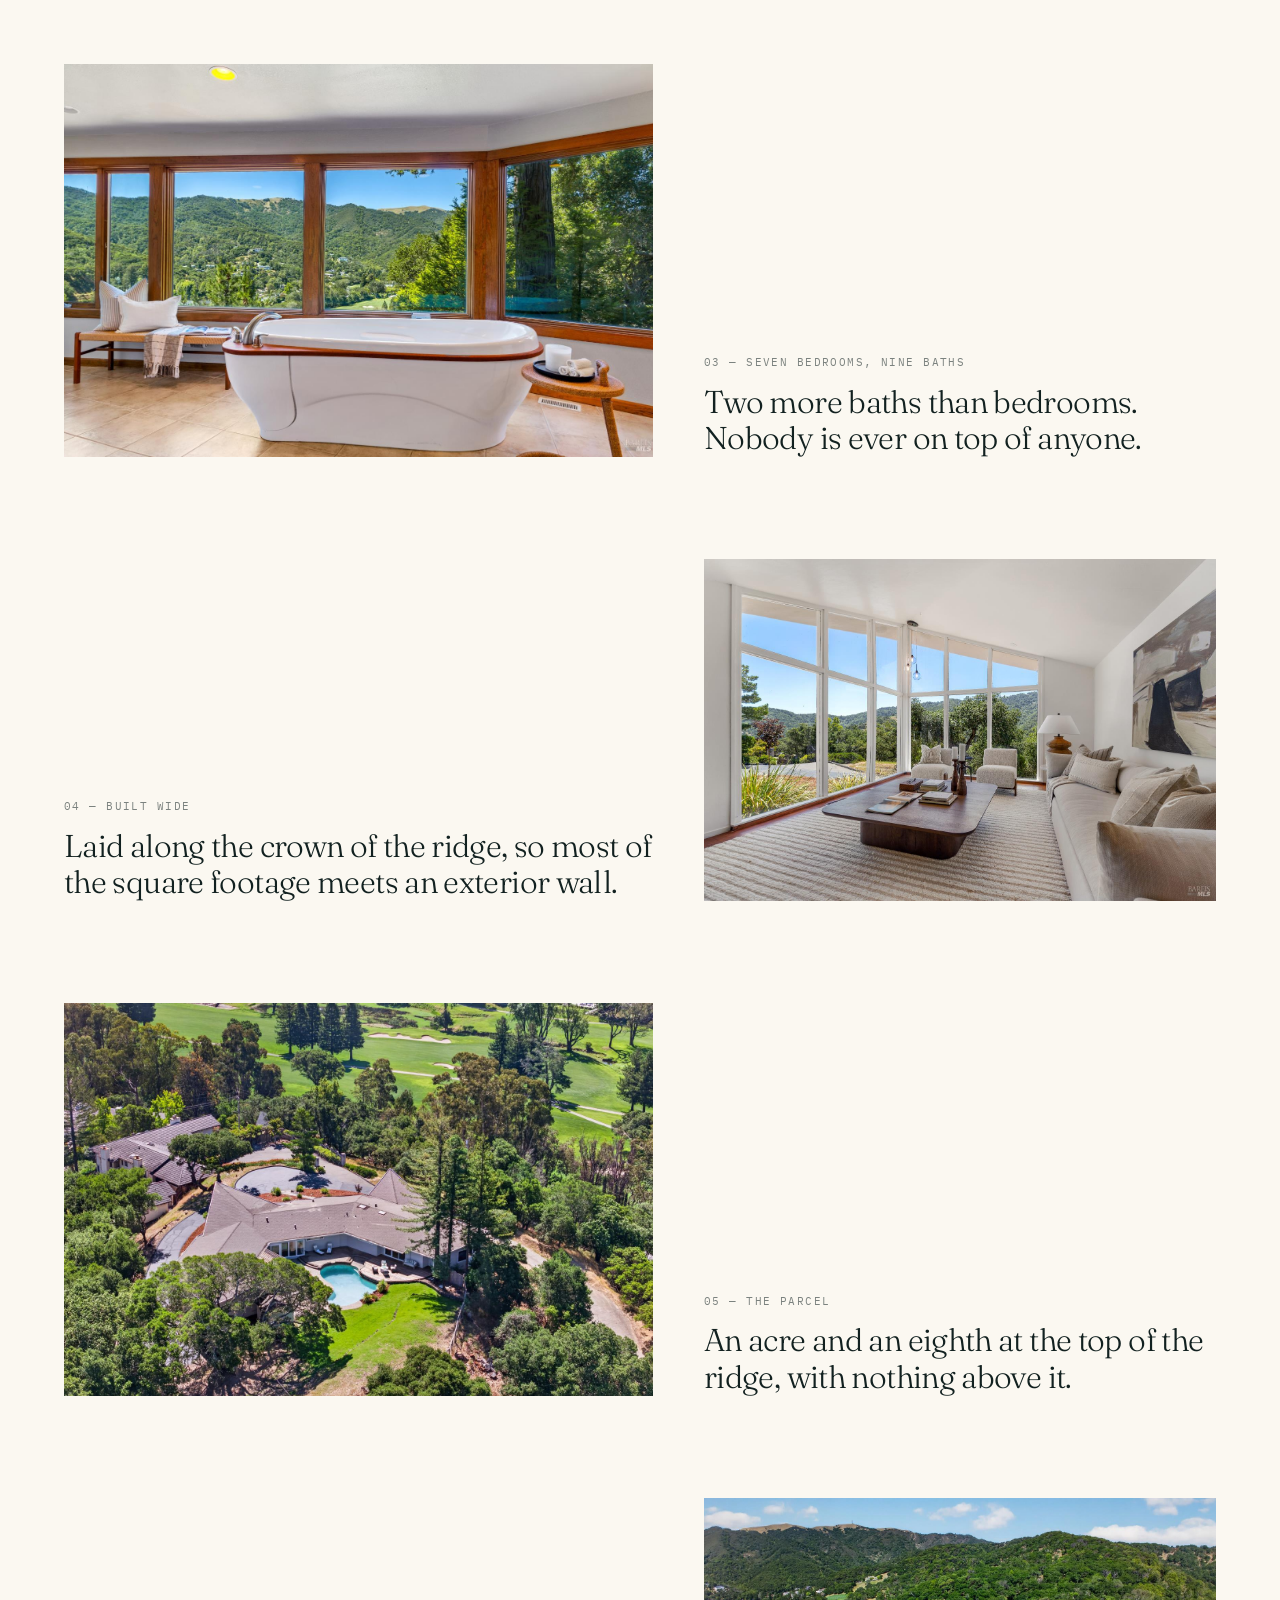
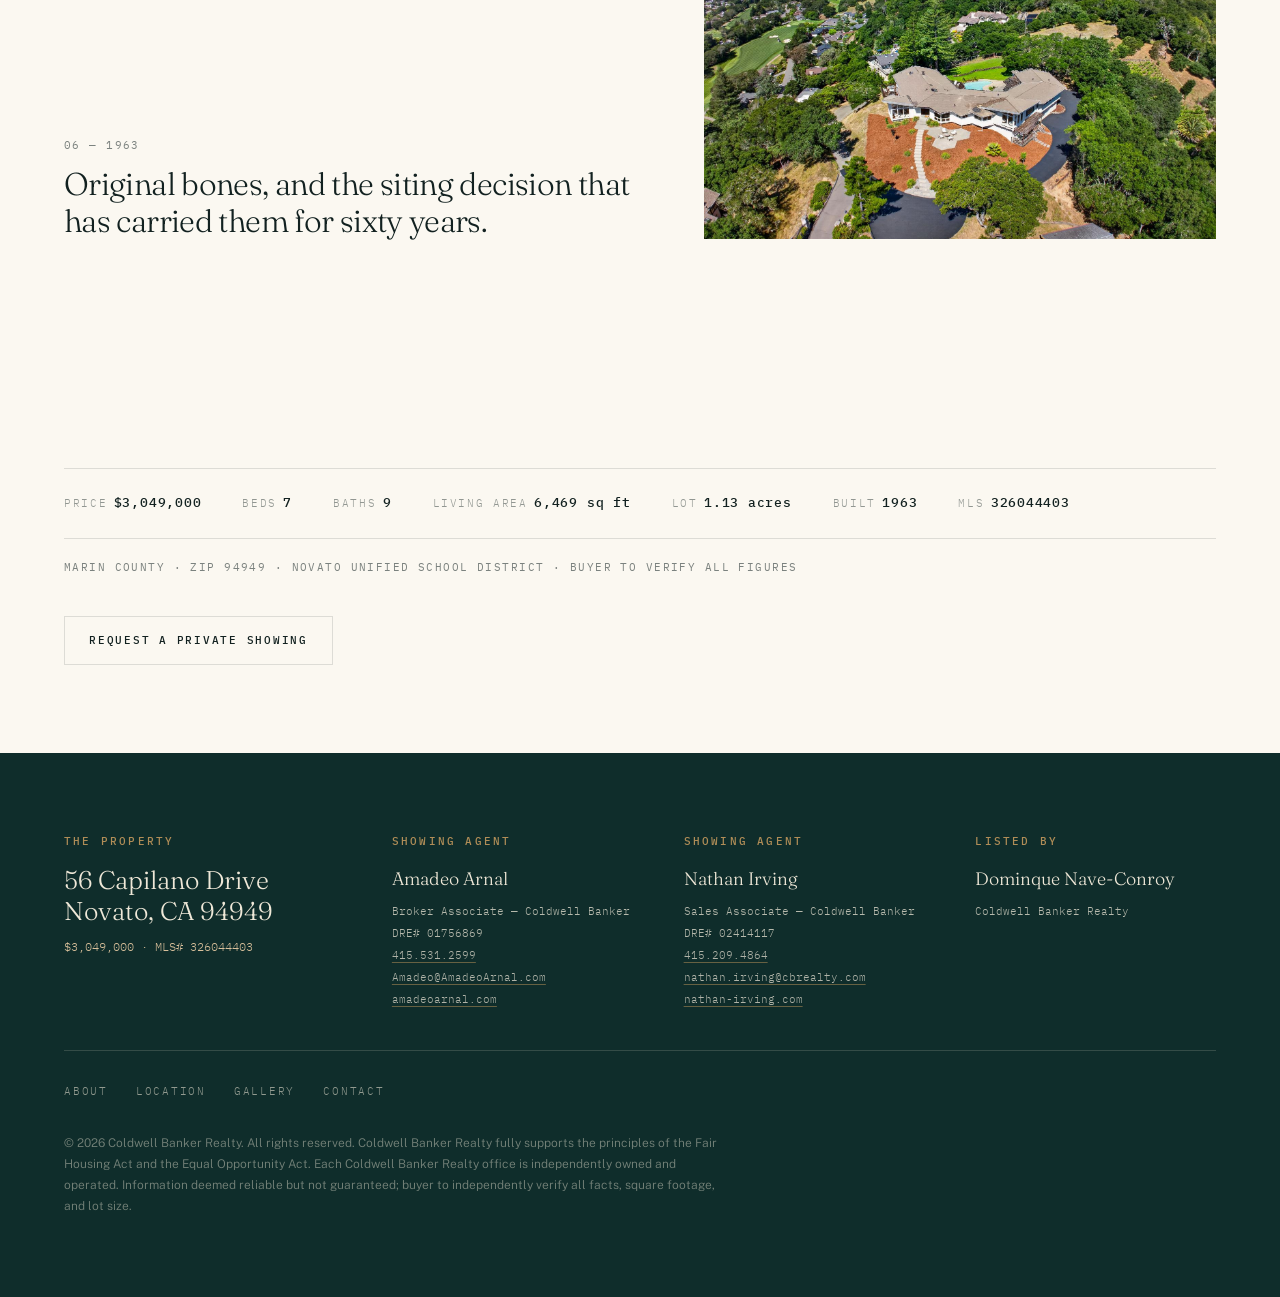
==== commit a8713b30: "Add agent websites and fill in the listing brokerage Adds a website line under each agent's email — " ====
--- a/index.html
+++ b/index.html
@@ -259,7 +259,8 @@
           Broker Associate &mdash; Coldwell Banker<br>
           DRE# 01756869<br>
           <a href="tel:+14155312599">415.531.2599</a><br>
-          <a href="mailto:Amadeo@AmadeoArnal.com?subject=56%20Capilano%20Drive%20-%20Private%20Showing%20Request">Amadeo@AmadeoArnal.com</a>
+          <a href="mailto:Amadeo@AmadeoArnal.com?subject=56%20Capilano%20Drive%20-%20Private%20Showing%20Request">Amadeo@AmadeoArnal.com</a><br>
+          <a href="https://amadeoarnal.com/?utm_source=gbp&amp;utm_medium=organic" target="_blank" rel="noopener noreferrer">amadeoarnal.com</a>
         </p>
       </div>
       <div>
@@ -269,25 +270,16 @@
           Sales Associate &mdash; Coldwell Banker<br>
           DRE# 02414117<br>
           <a href="tel:+14152094864">415.209.4864</a><br>
-          <a href="mailto:nathan.irving@cbrealty.com?subject=56%20Capilano%20Drive%20-%20Private%20Showing%20Request">nathan.irving@cbrealty.com</a>
+          <a href="mailto:nathan.irving@cbrealty.com?subject=56%20Capilano%20Drive%20-%20Private%20Showing%20Request">nathan.irving@cbrealty.com</a><br>
+          <a href="https://nathan-irving.com/" target="_blank" rel="noopener noreferrer">nathan-irving.com</a>
         </p>
       </div>
 
-      <!-- LISTING BROKERAGE — PLACEHOLDER. Replace the four lines below with the
-           real details, then wrap the phone and email in links to match the
-           blocks above:
-             <a href="tel:+14150000000">415.000.0000</a>
-             <a href="mailto:name@example.com?subject=56%20Capilano%20Drive%20-%20Private%20Showing%20Request">name@example.com</a>
-           Finally, delete the foot__tbd class from the div so the dashed
-           "awaiting details" treatment comes off. Repeat on all four pages. -->
-      <div class="foot__tbd">
+      <div>
         <p class="eyebrow">Listed by</p>
-        <p class="foot__who">Listing brokerage</p>
+        <p class="foot__who">Dominque Nave-Conroy</p>
         <p class="foot__line">
-          Agent name &mdash; title<br>
-          Brokerage &mdash; office<br>
-          Phone<br>
-          Email
+          Coldwell Banker Realty
         </p>
       </div>
     </div>
--- a/styles.css
+++ b/styles.css
@@ -254,6 +254,11 @@
   height: 100%;
   object-fit: cover;
 }
+
+/* The empty-slot colour above is paper, which is right on the light sections
+   and reads as a cream slab on the dark ones. Only matters while a slot is
+   unfilled — a loaded photograph covers it either way. */
+.on-dark .media, .hero .media { background: rgba(239, 232, 216, 0.05); }
 
 /* A placeholder swapped in for a missing photo inherits the slot's shape. */
 .media > .ph { width: 100%; height: 100%; }
@@ -759,6 +764,8 @@
 
 .cell--wide { grid-column: span 6; }
 .cell--tall { grid-column: span 3; }
+/* Three across, for a row of supporting frames under a wide lead. */
+.cell--third { grid-column: span 2; }
 
 .cell__btn {
   display: block;
@@ -786,19 +793,21 @@
   color: rgba(18, 33, 32, 0.5);
 }
 
+.on-dark .cell__cap { color: rgba(239, 232, 216, 0.62); }
+
 .cell .ph { aspect-ratio: 3 / 2; }
 .cell--tall .ph { aspect-ratio: 3 / 4; }
 .cell--wide .ph { aspect-ratio: 21 / 9; }
 
 @media (max-width: 54rem) {
   .grid { grid-template-columns: repeat(2, 1fr); }
-  .cell, .cell--tall { grid-column: span 1; }
+  .cell, .cell--tall, .cell--third { grid-column: span 1; }
   .cell--wide { grid-column: span 2; }
 }
 
 @media (max-width: 34rem) {
   .grid { grid-template-columns: 1fr; }
-  .cell, .cell--tall, .cell--wide { grid-column: span 1; }
+  .cell, .cell--tall, .cell--third, .cell--wide { grid-column: span 1; }
   .cell--wide .media, .cell--wide .ph { aspect-ratio: 16 / 9; }
 }
 
